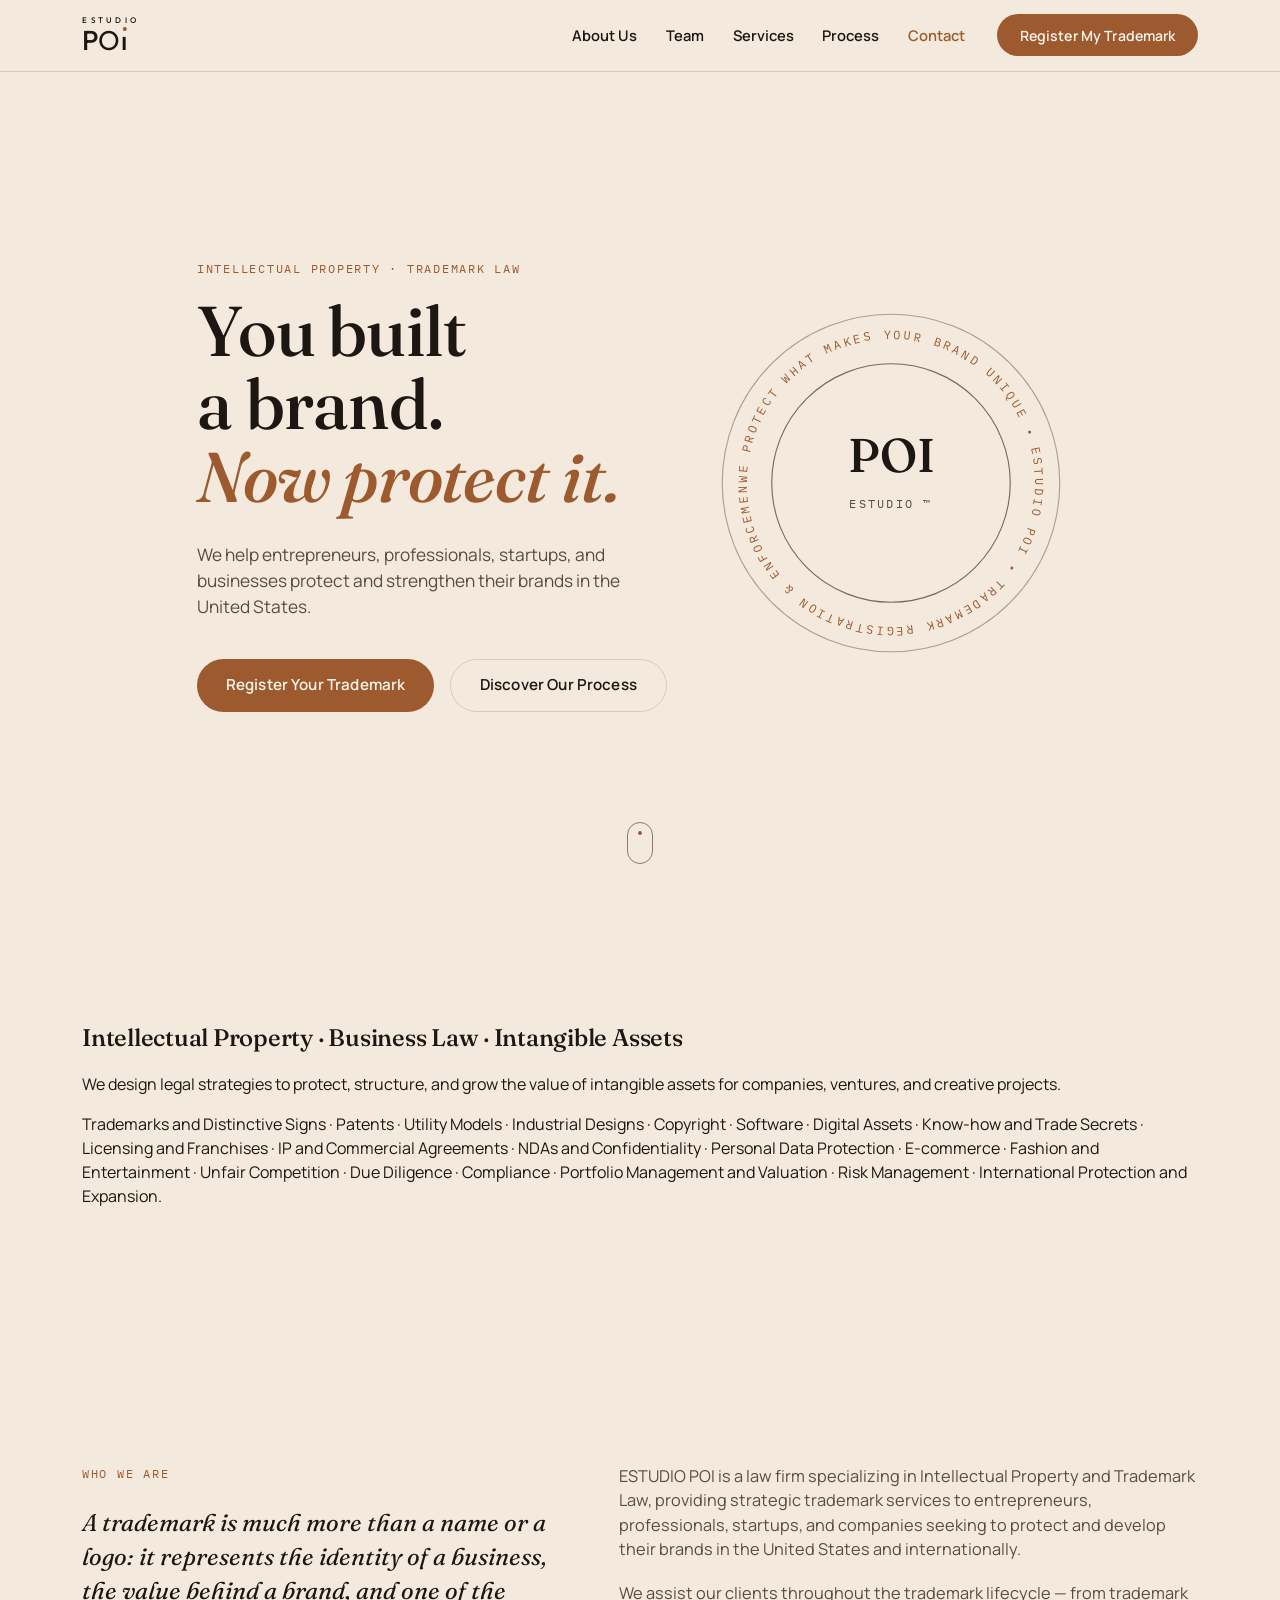
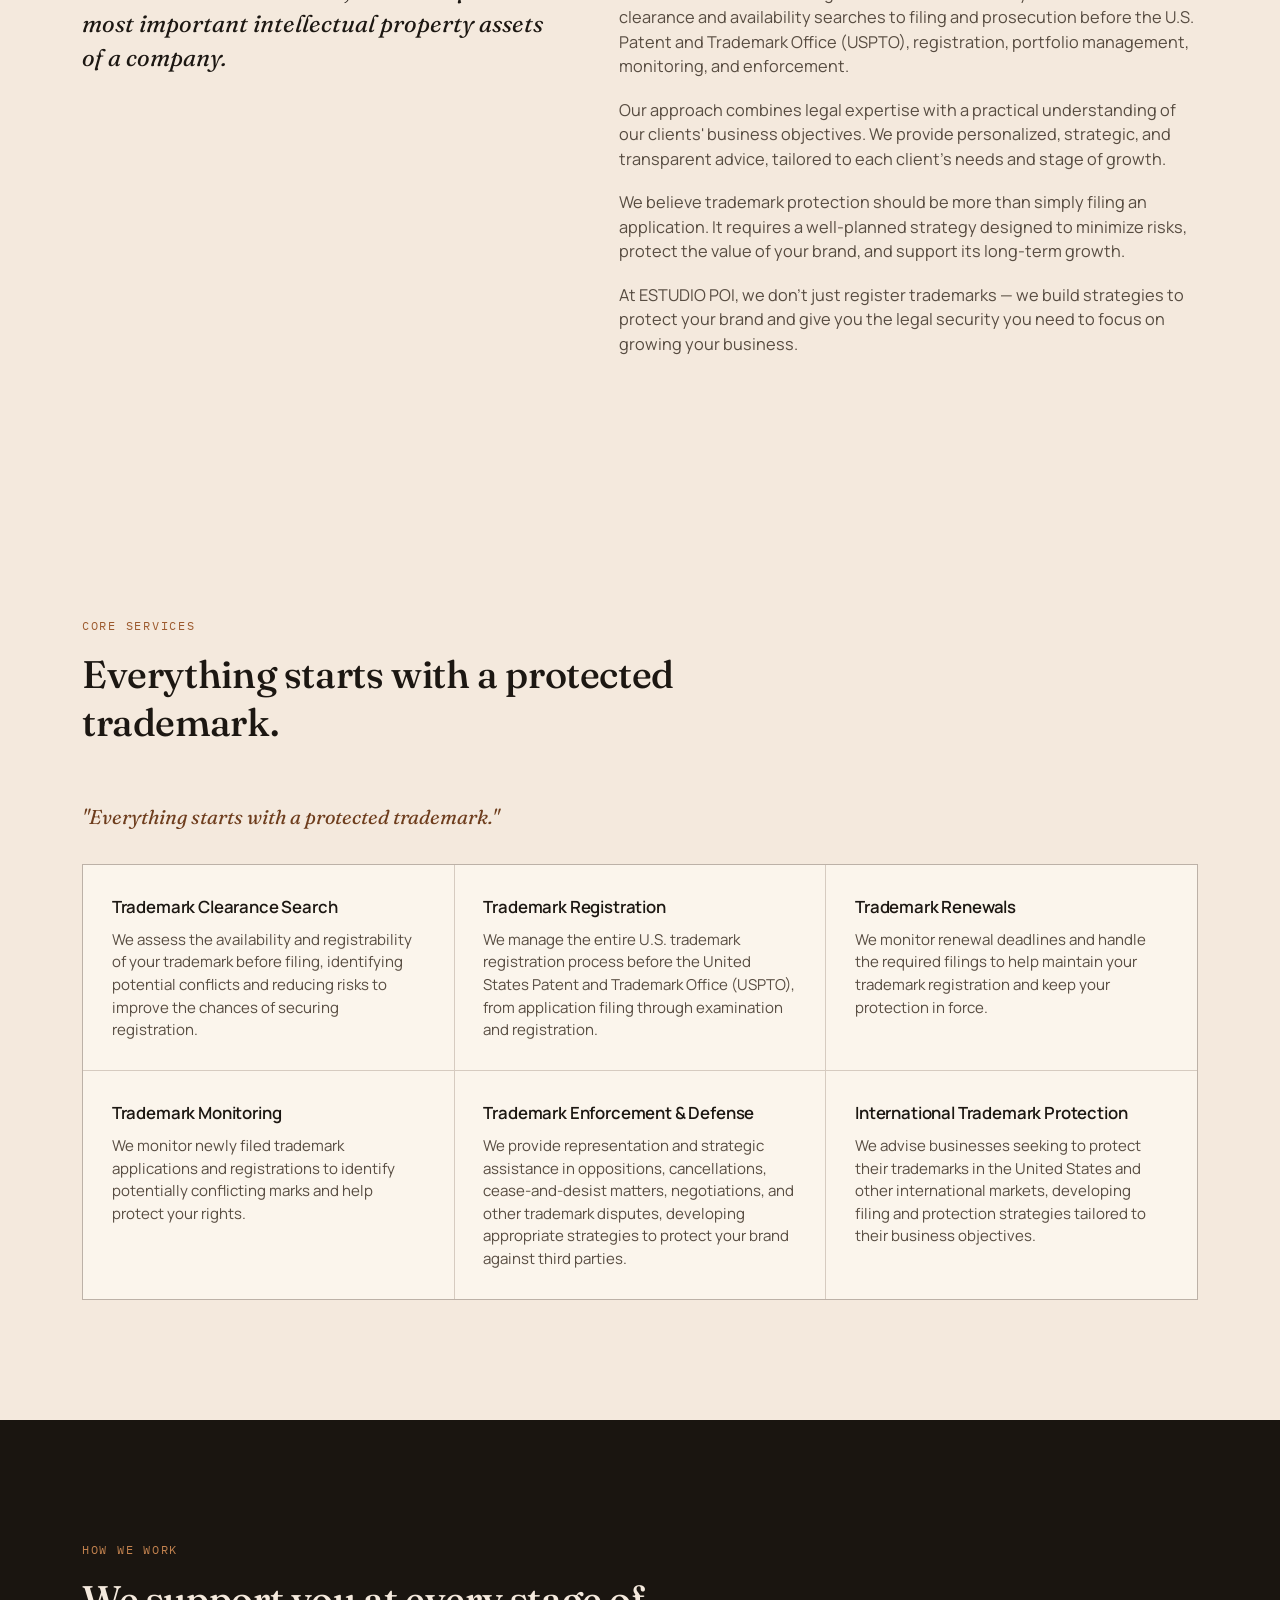
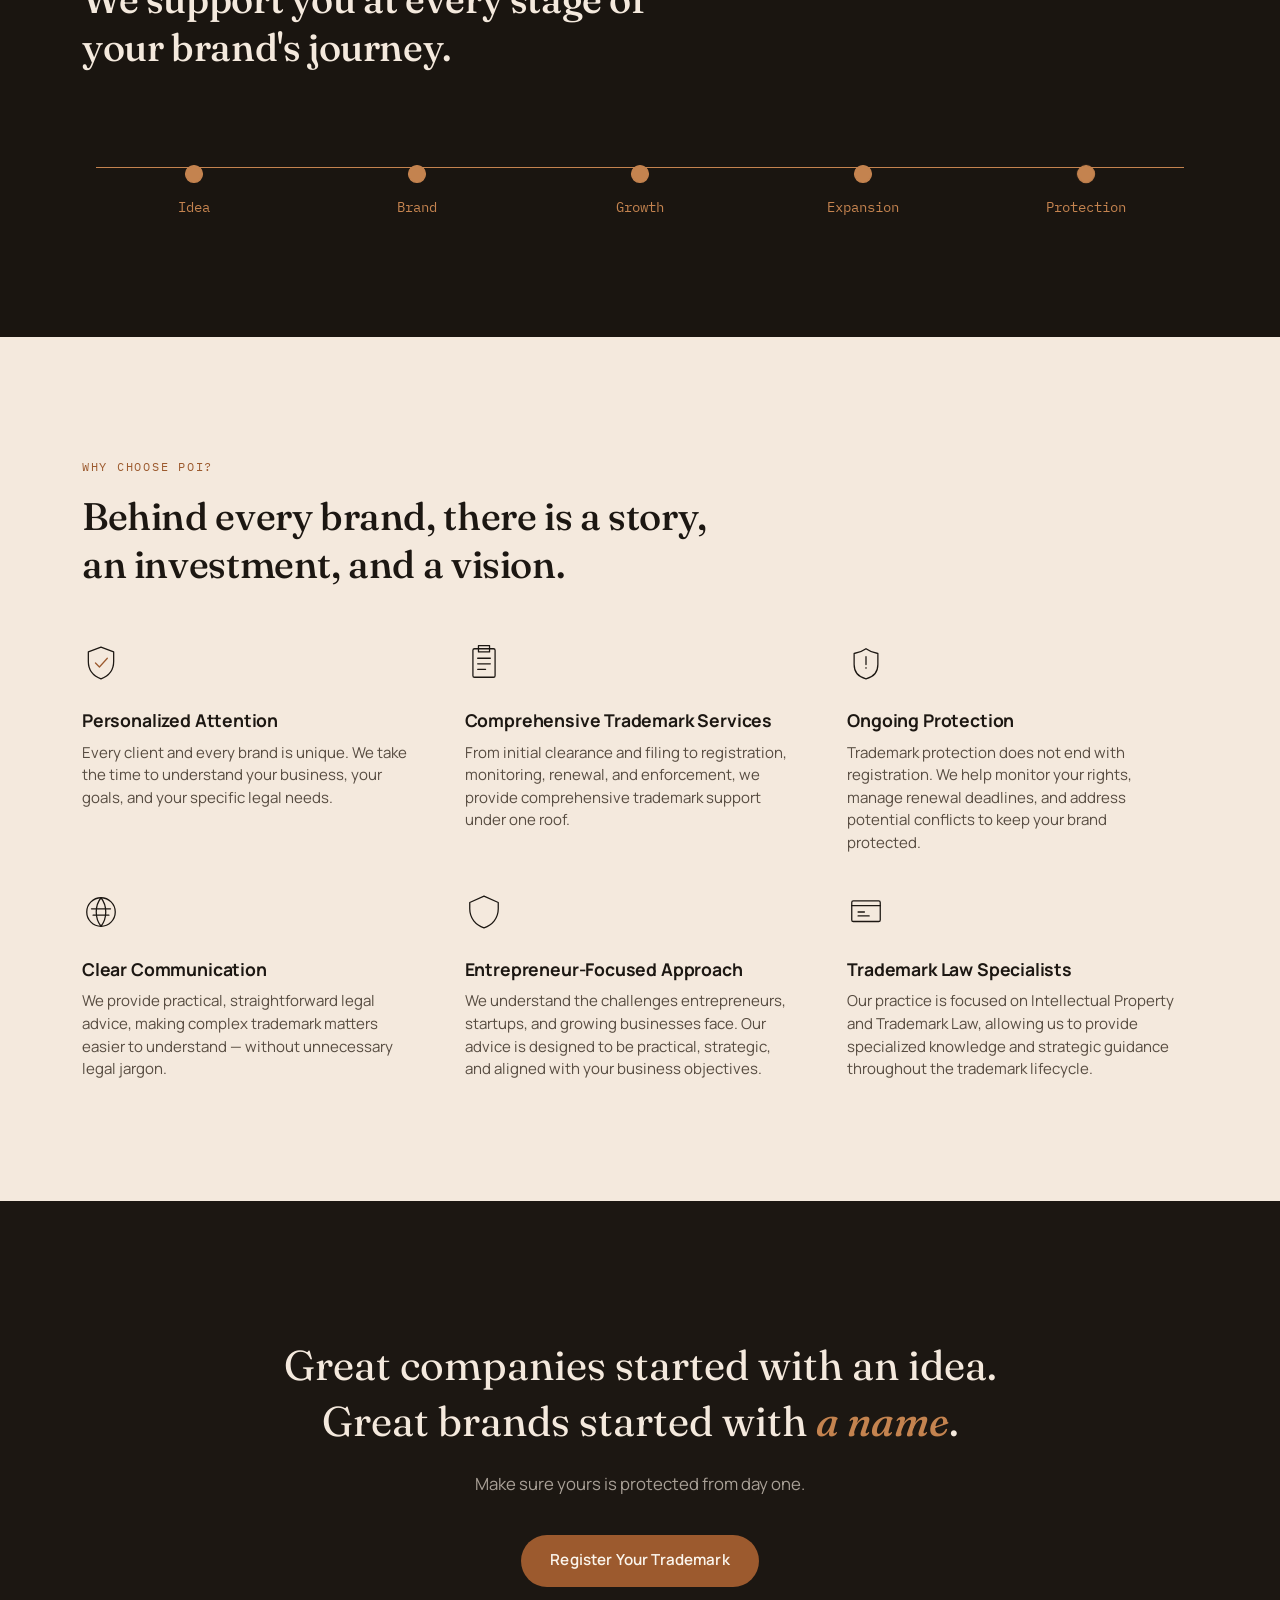
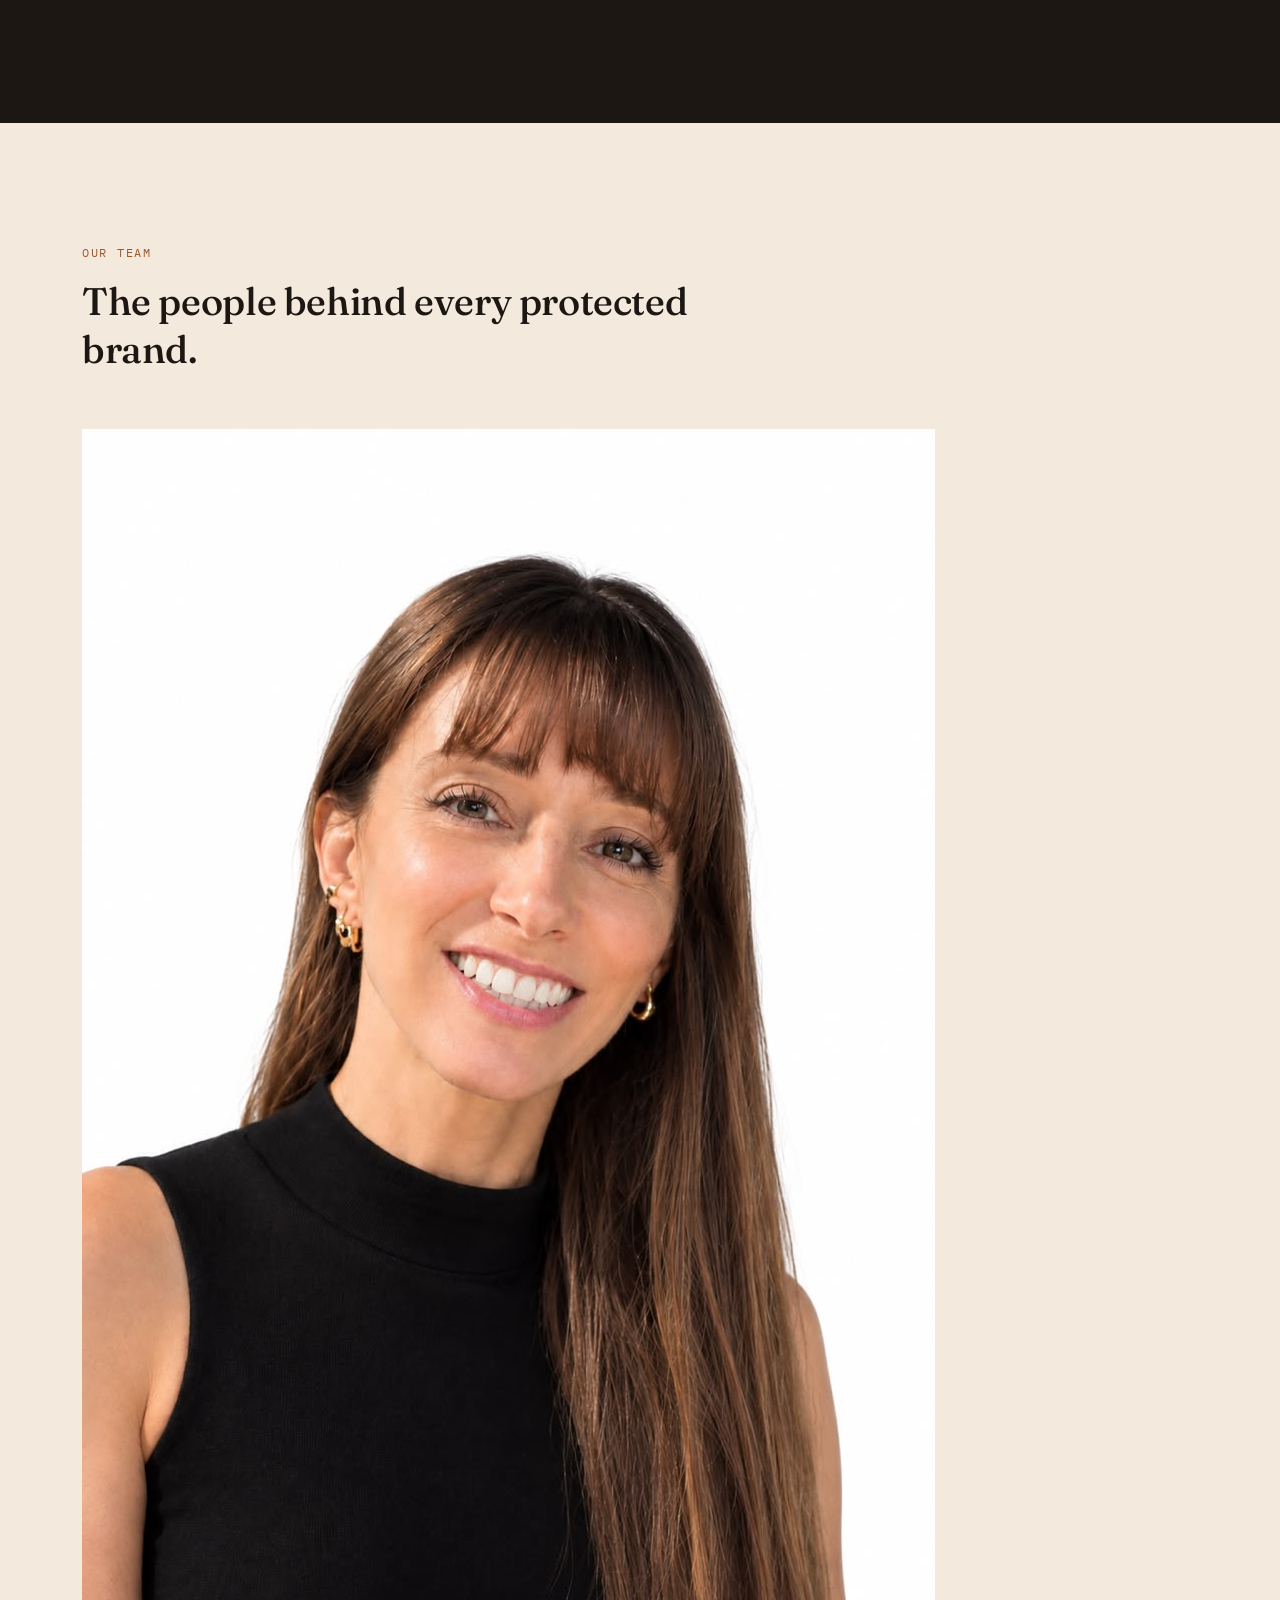
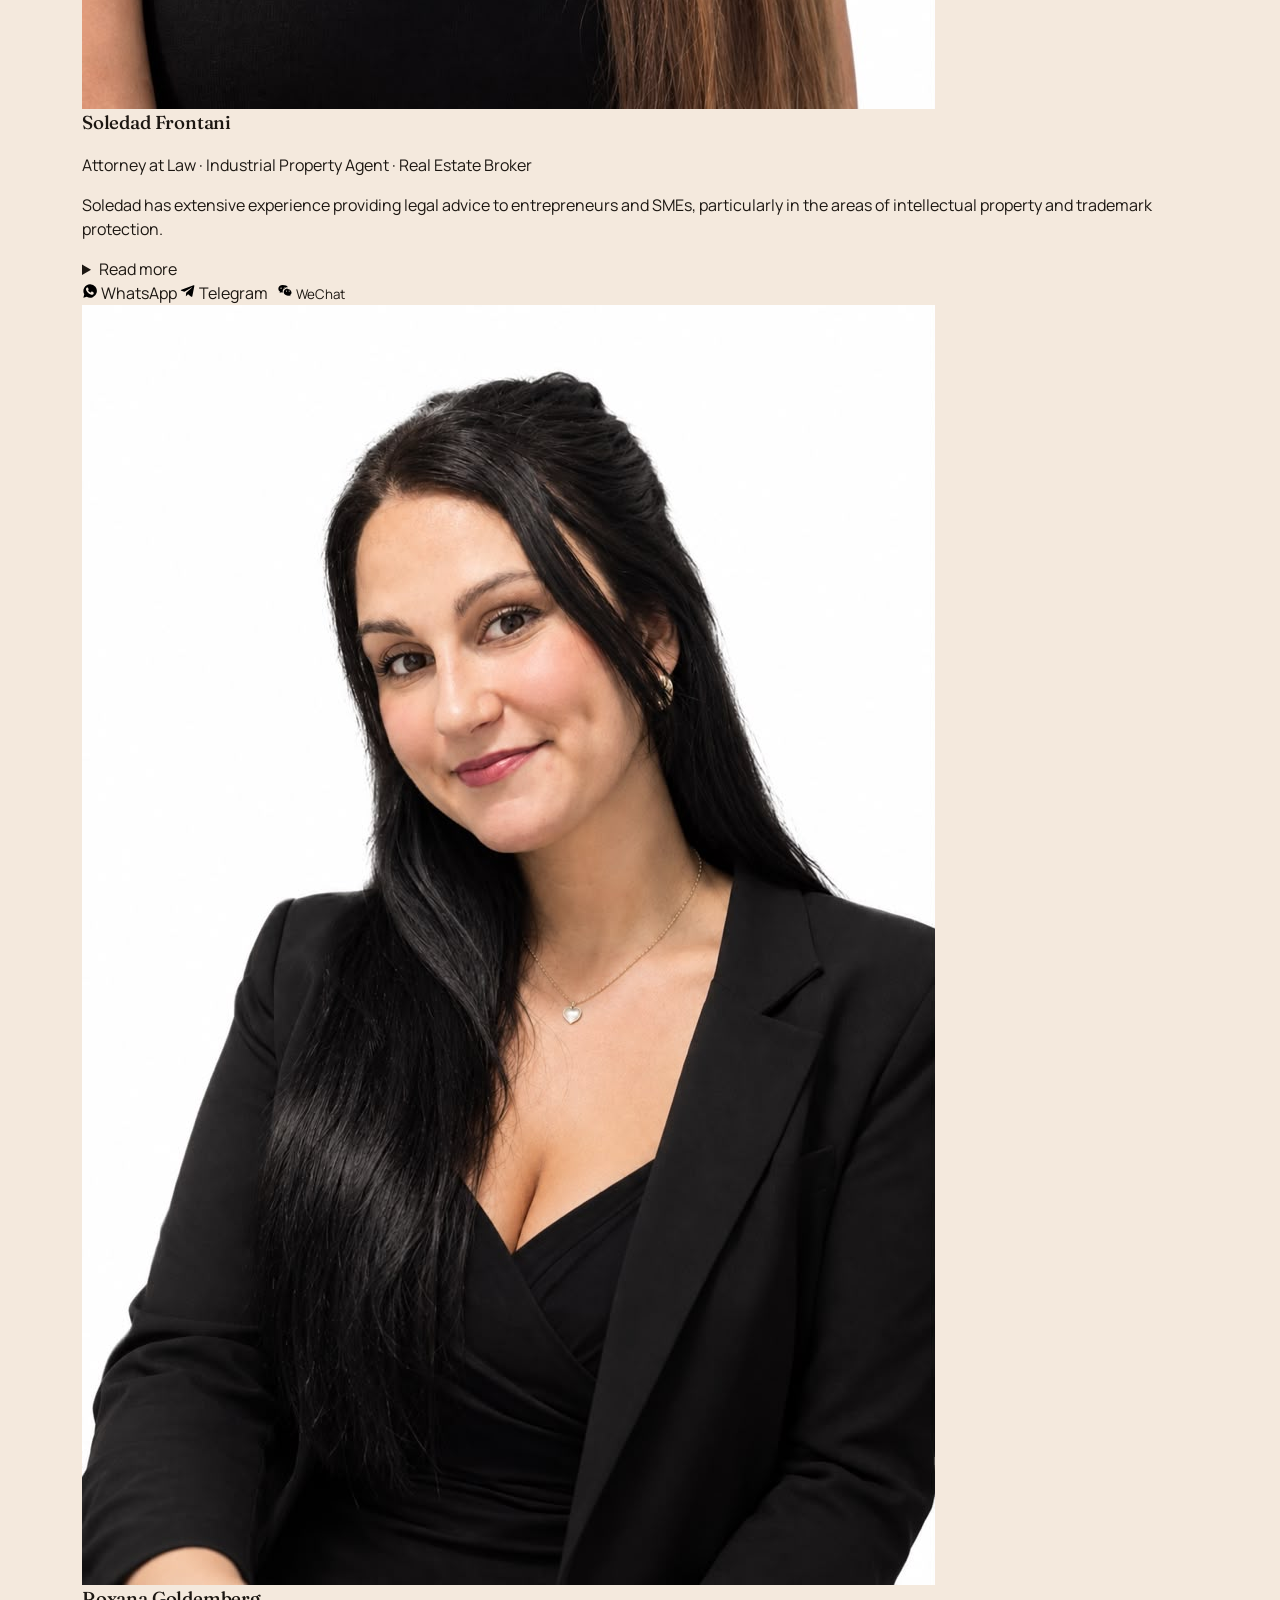
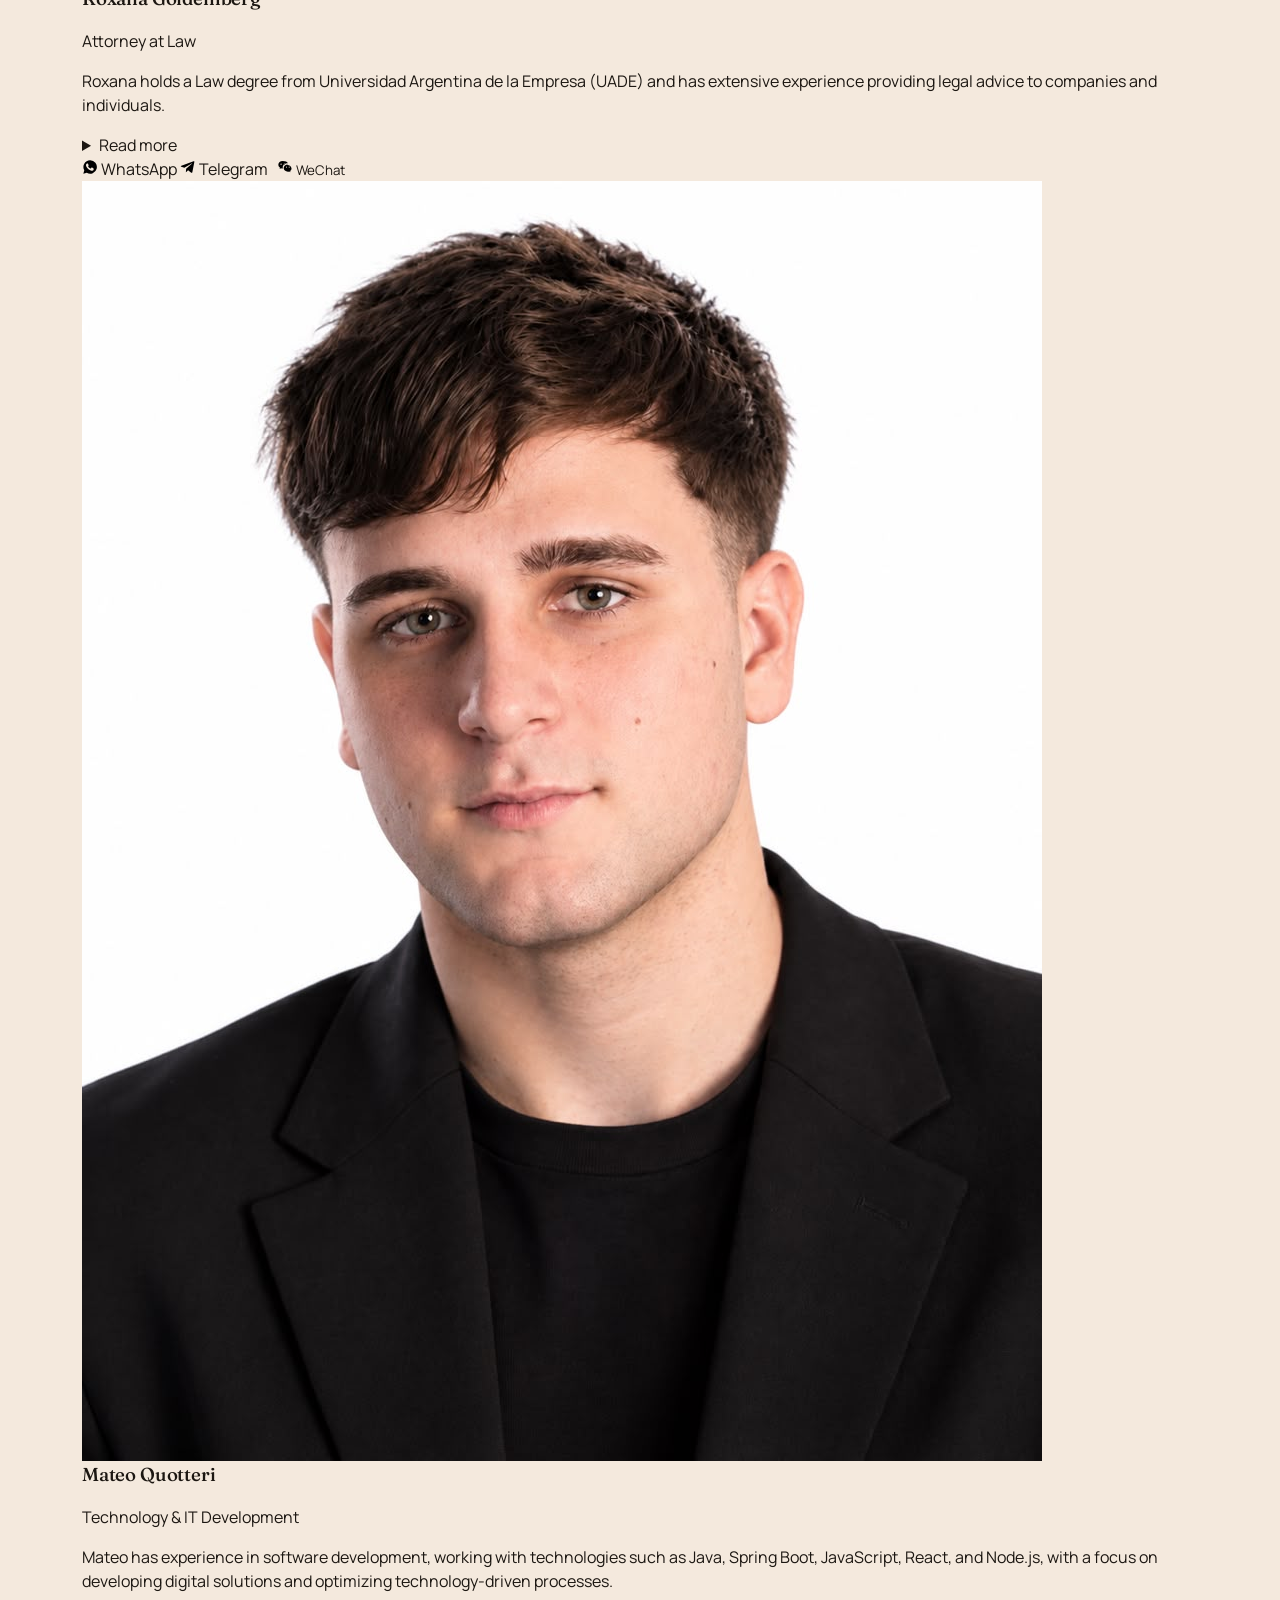
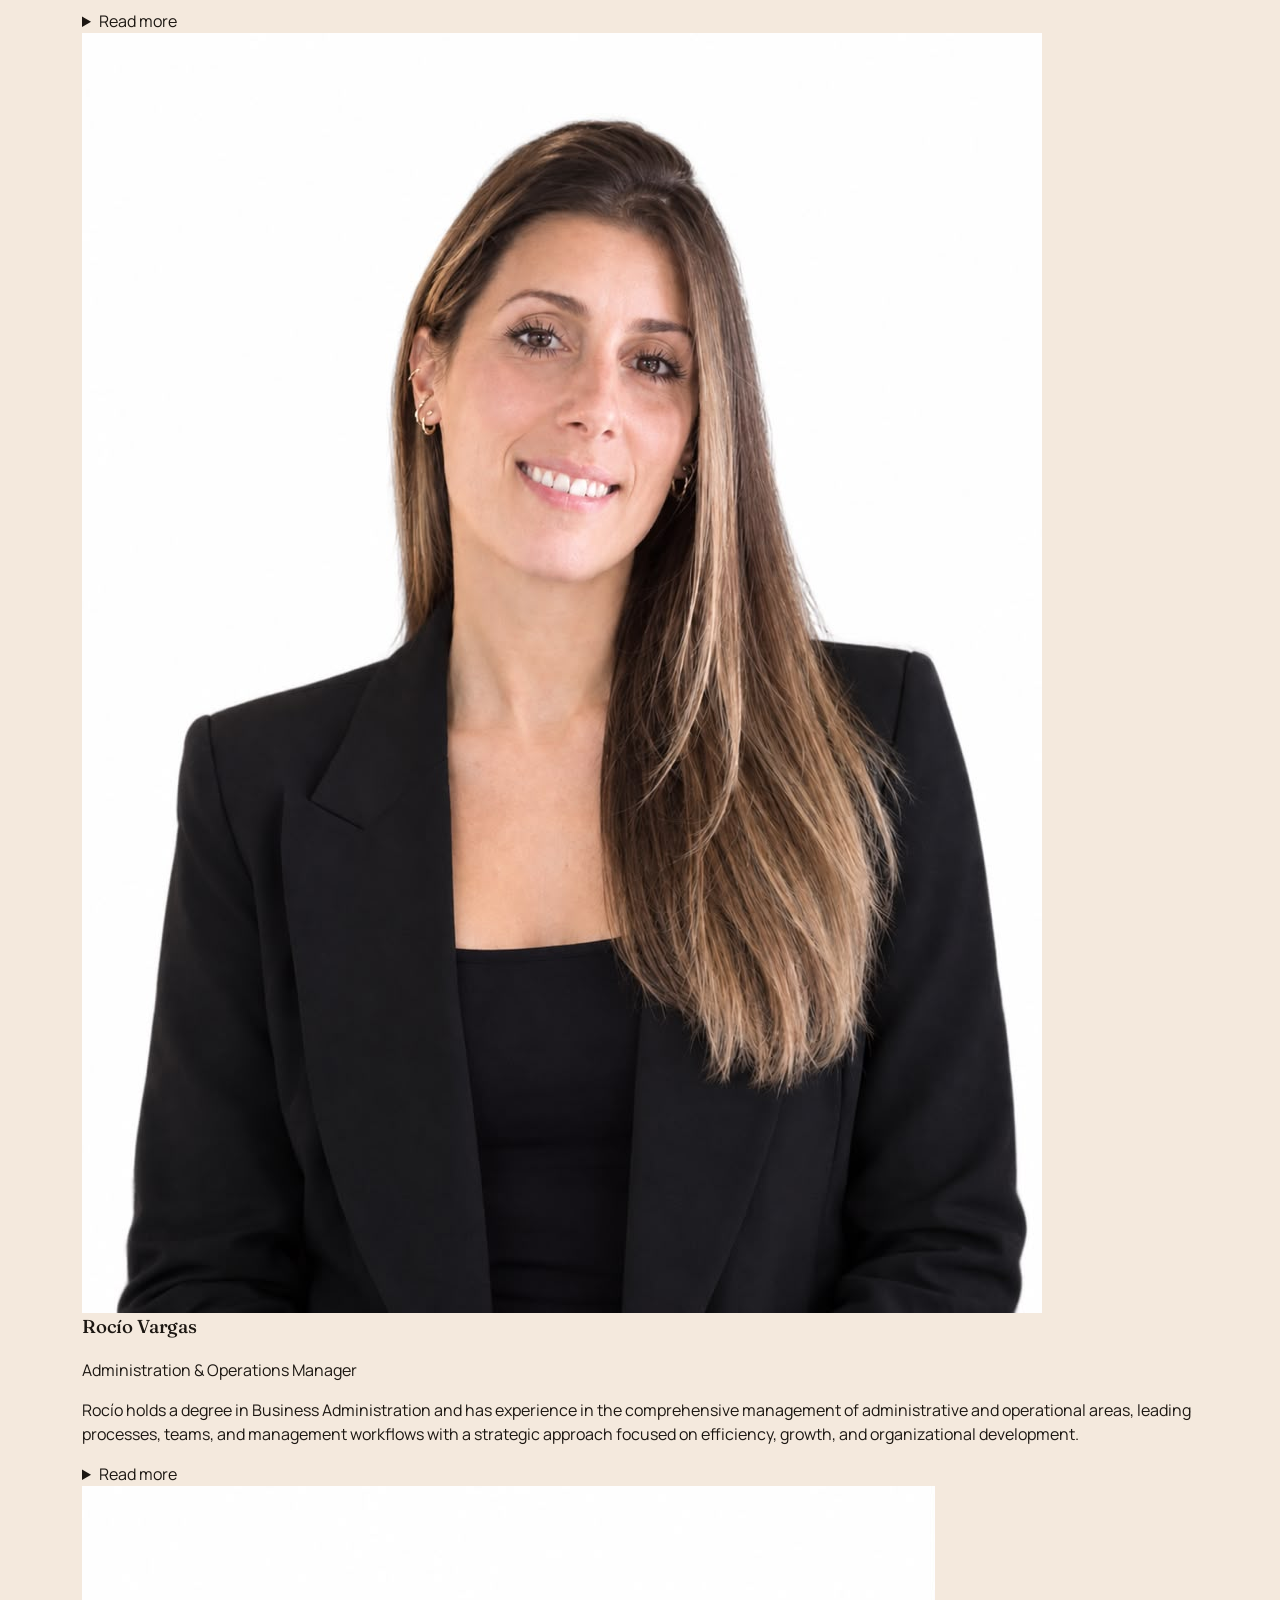
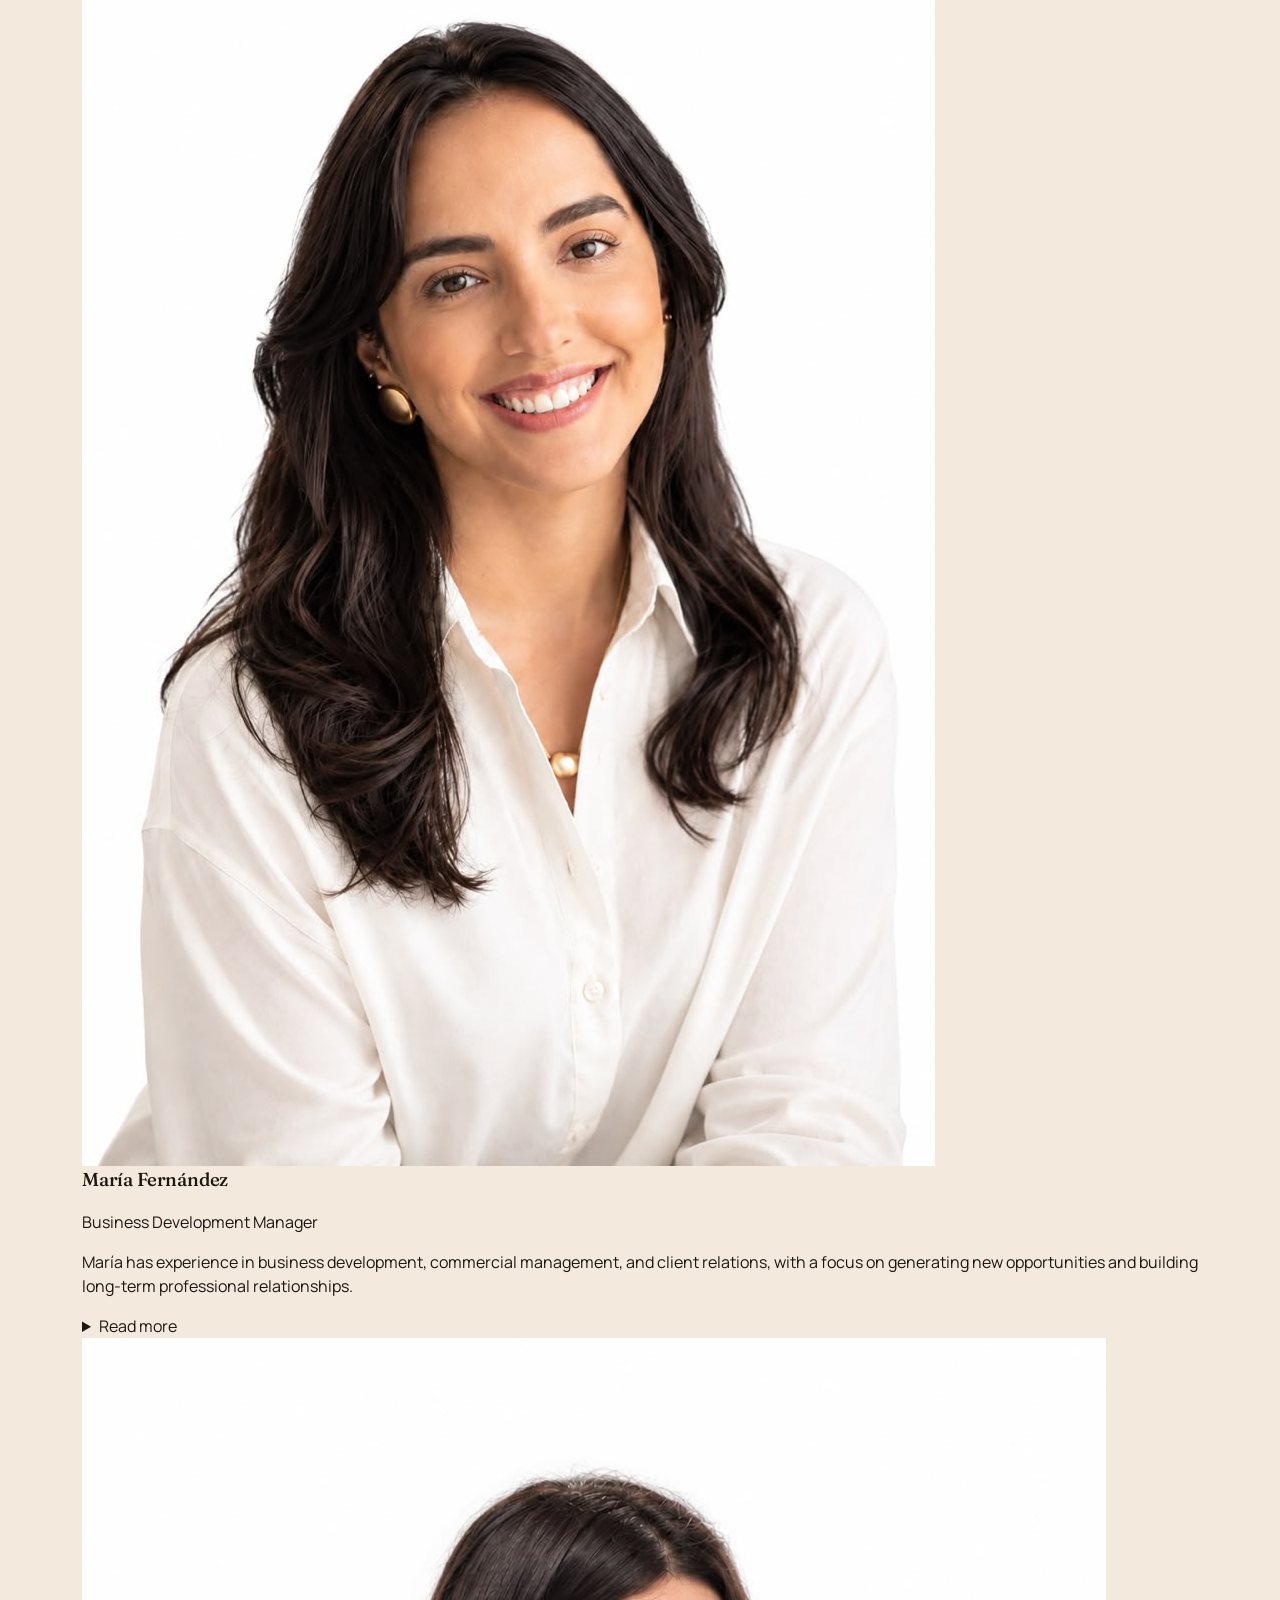
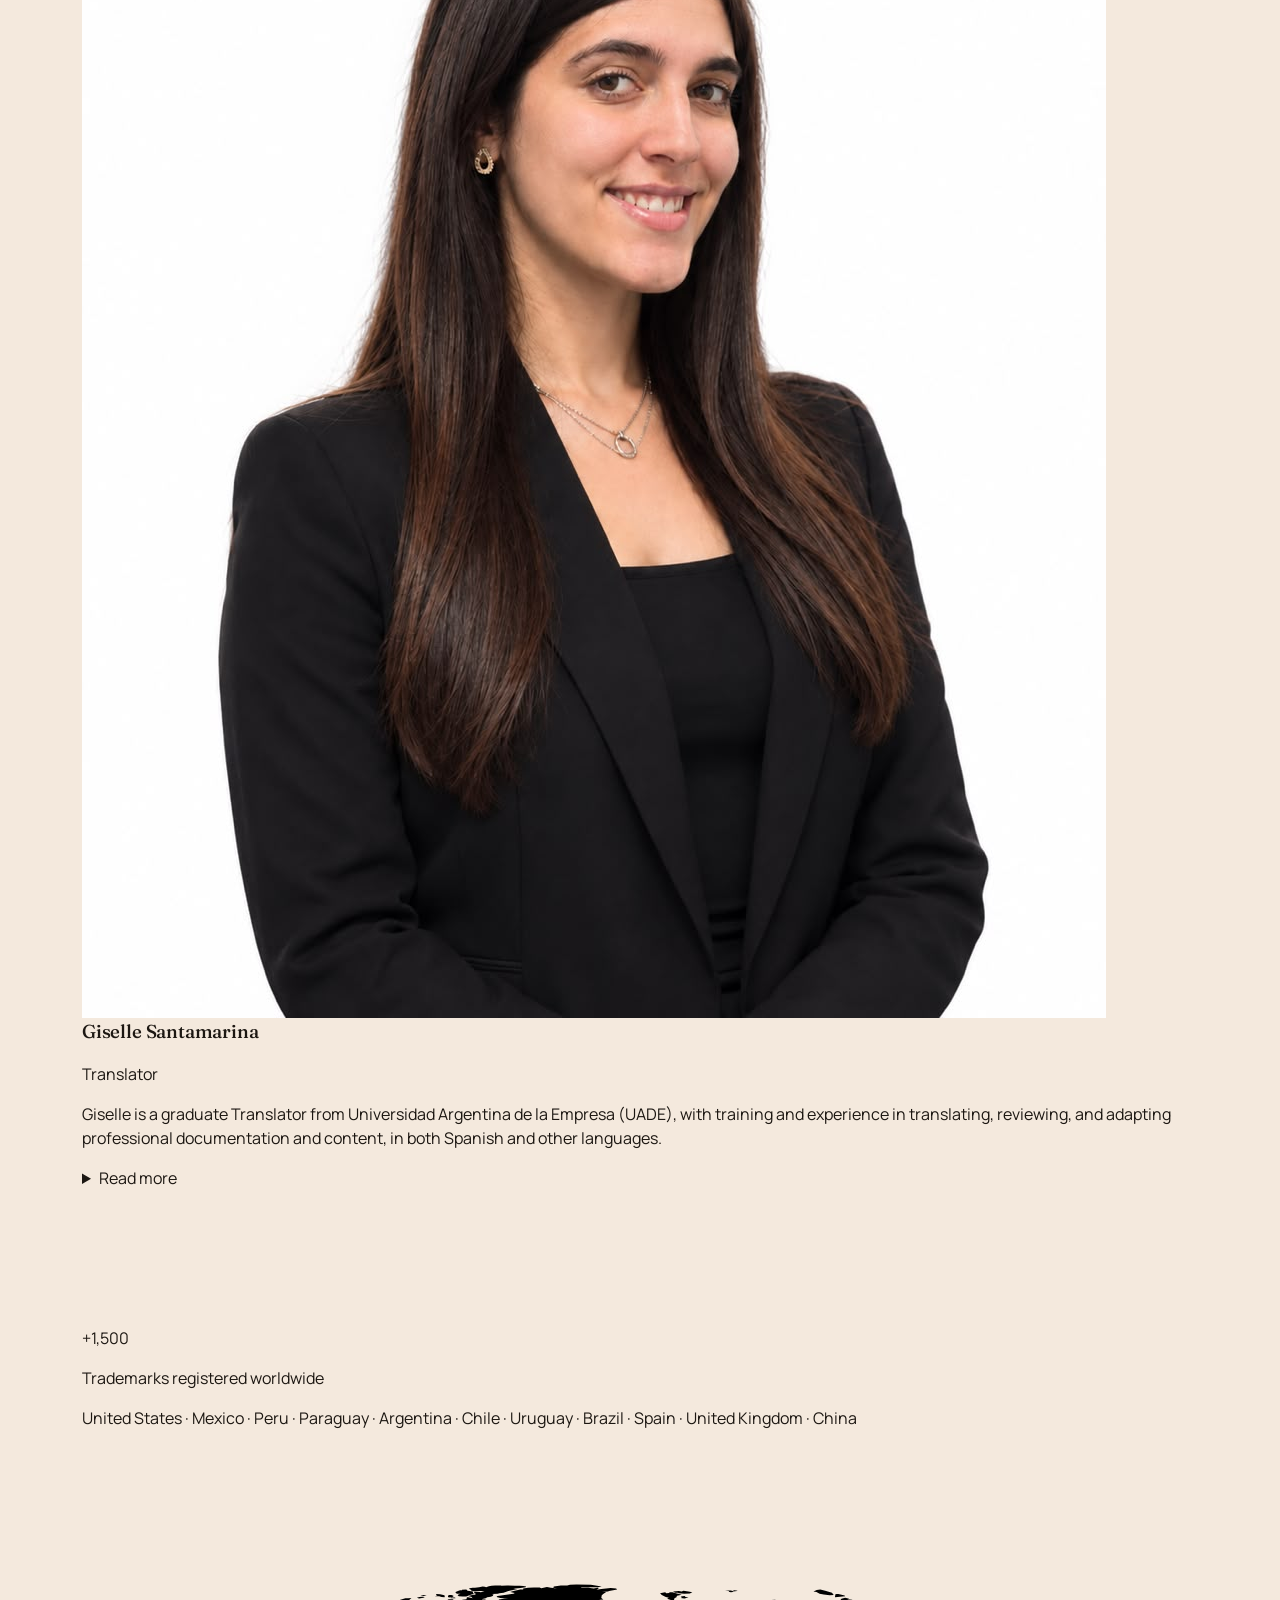
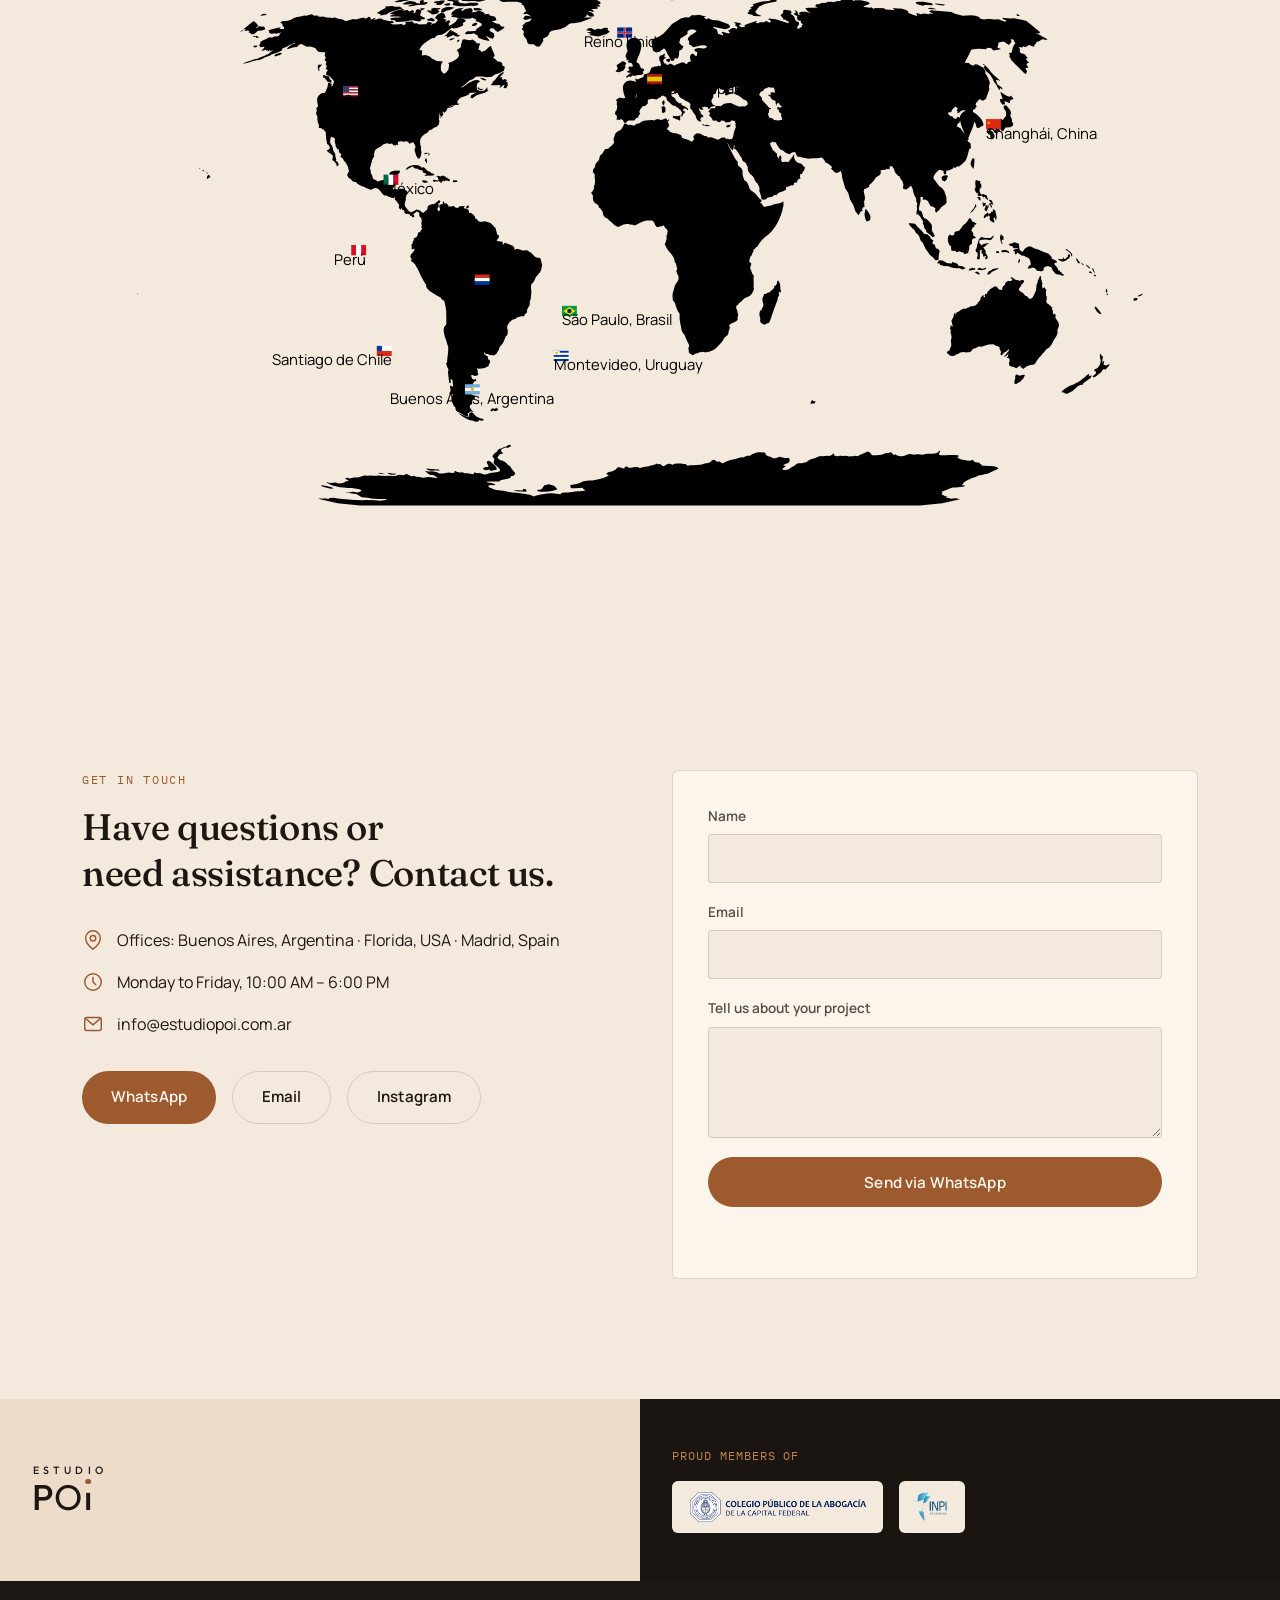
==== estados-unidos.html @ 6ccb7862 "nueva version" ====
<!DOCTYPE html>
<html lang="en">
<head>
<meta charset="UTF-8">
<meta name="viewport" content="width=device-width, initial-scale=1.0">
<title>Estudio POI — Protect What Makes Your Brand Unique</title>
<meta name="description" content="Estudio POI: a law firm specializing in Intellectual Property and Trademark Law. Trademark registration, enforcement and strategic legal support in the United States and internationally.">
<link rel="icon" href="favicon.svg" type="image/svg+xml">
<link rel="preconnect" href="https://fonts.googleapis.com">
<link rel="preconnect" href="https://fonts.gstatic.com" crossorigin>
<link href="https://fonts.googleapis.com/css2?family=Fraunces:ital,opsz,wght@0,9..144,300;0,9..144,400;0,9..144,500;0,9..144,600;1,9..144,400;1,9..144,500&family=Manrope:wght@400;500;600;700;800&family=IBM+Plex+Mono:wght@400;500&family=Outfit:wght@400;500;600&display=swap" rel="stylesheet">
<link rel="stylesheet" href="styles.css">
</head>
<body data-whatsapp="18608934463">

<!-- ============ NAV ============ -->
<header class="nav" id="nav">
  <div class="nav__inner">
    <a href="#top" class="nav__brand" aria-label="Estudio POI">
      <span class="brand-mark brand-mark--nav">
        <span class="brand-mark__estudio">Estudio</span>
        <span class="brand-mark__poi">P<span class="brand-mark__o">O</span><span class="brand-mark__i">ı<i class="brand-mark__dot"></i></span></span>
      </span>
    </a>
    <nav class="nav__links" id="navLinks">
      <a href="#about">About Us</a>
      <a href="#team">Team</a>
      <a href="#services">Services</a>
      <a href="#process">Process</a>
      <a href="#contact">Contact</a>
    </nav>
    <a href="#contact" class="btn btn--copper nav__cta">Register My Trademark</a>
    <button class="nav__burger" id="navBurger" aria-label="Open menu" aria-expanded="false">
      <span></span><span></span><span></span>
    </button>
  </div>
</header>

<main id="top">

  <!-- ============ HERO ============ -->
  <section class="hero">
    <div class="hero__grain" aria-hidden="true"></div>
    <div class="hero__inner">
      <div class="hero__copy">
        <p class="eyebrow">Intellectual Property · Trademark Law</p>
        <h1 class="hero__title">
          You built<br>
          a brand.<br>
          <em>Now protect it.</em>
        </h1>
        <p class="hero__lede">We help entrepreneurs, professionals, startups, and businesses protect and strengthen their brands in the United States.</p>
        <div class="hero__actions">
          <a href="#contact" class="btn btn--copper">Register Your Trademark</a>
          <a href="#process" class="btn btn--ghost">Discover Our Process</a>
        </div>
      </div>
      <div class="hero__seal-wrap">
        <div class="seal" id="hero-seal">
          <svg viewBox="0 0 320 320" class="seal__svg">
            <defs>
              <path id="sealCircleTop" d="M 160,160 m -128,0 a 128,128 0 1,1 256,0 a 128,128 0 1,1 -256,0"/>
            </defs>
            <circle class="seal__ring-outer" cx="160" cy="160" r="150"/>
            <circle class="seal__ring-inner" cx="160" cy="160" r="106"/>
            <text class="seal__text">
              <textPath href="#sealCircleTop" startOffset="0%">WE PROTECT WHAT MAKES YOUR BRAND UNIQUE • ESTUDIO POI • TRADEMARK REGISTRATION &amp; ENFORCEMENT •</textPath>
            </text>
            <g class="seal__center">
              <text x="160" y="150" class="seal__poi">POI</text>
              <text x="160" y="182" class="seal__tm">ESTUDIO ™</text>
            </g>
          </svg>
          <div class="seal__stamp-ring" aria-hidden="true"></div>
        </div>
      </div>
    </div>
    <button class="scroll-cue" id="scrollCue" aria-label="Scroll to next section">
      <span></span>
    </button>
  </section>

  <!-- ============ PRACTICE TAGLINE ============ -->
  <section class="section practice-tagline">
    <div class="section__inner reveal">
      <h2 class="practice-tagline__title">Intellectual Property · Business Law · Intangible Assets</h2>
      <p class="practice-tagline__subtitle">We design legal strategies to protect, structure, and grow the value of intangible assets for companies, ventures, and creative projects.</p>
      <p class="practice-tagline__areas">Trademarks and Distinctive Signs · Patents · Utility Models · Industrial Designs · Copyright · Software · Digital Assets · Know-how and Trade Secrets · Licensing and Franchises · IP and Commercial Agreements · NDAs and Confidentiality · Personal Data Protection · E-commerce · Fashion and Entertainment · Unfair Competition · Due Diligence · Compliance · Portfolio Management and Valuation · Risk Management · International Protection and Expansion.</p>
    </div>
  </section>

  <!-- ============ WHO WE ARE ============ -->
  <section class="section about" id="about">
    <div class="section__inner about__grid">
      <div class="about__label reveal">
        <p class="eyebrow">Who We Are</p>
        <p class="about__quote">A trademark is much more than a name or a logo: it represents the identity of a business, the value behind a brand, and one of the most important intellectual property assets of a company.</p>
      </div>
      <div class="about__body reveal">
        <p>ESTUDIO POI is a law firm specializing in Intellectual Property and Trademark Law, providing strategic trademark services to entrepreneurs, professionals, startups, and companies seeking to protect and develop their brands in the United States and internationally.</p>
        <p>We assist our clients throughout the trademark lifecycle — from trademark clearance and availability searches to filing and prosecution before the U.S. Patent and Trademark Office (USPTO), registration, portfolio management, monitoring, and enforcement.</p>
        <p>Our approach combines legal expertise with a practical understanding of our clients' business objectives. We provide personalized, strategic, and transparent advice, tailored to each client's needs and stage of growth.</p>
        <p>We believe trademark protection should be more than simply filing an application. It requires a well-planned strategy designed to minimize risks, protect the value of your brand, and support its long-term growth.</p>
        <p>At ESTUDIO POI, we don't just register trademarks — we build strategies to protect your brand and give you the legal security you need to focus on growing your business.</p>
      </div>
    </div>
  </section>

  <!-- ============ SERVICES ============ -->
  <section class="section services" id="services">
    <div class="section__inner">
      <div class="section__head reveal">
        <p class="eyebrow">Core Services</p>
        <h2>Everything starts with a protected trademark.</h2>
      </div>
      <div class="reveal">
        <p class="tabs__intro">"Everything starts with a protected trademark."</p>
        <div class="service-grid">
          <div class="service-item">
            <h3>Trademark Clearance Search</h3>
            <p>We assess the availability and registrability of your trademark before filing, identifying potential conflicts and reducing risks to improve the chances of securing registration.</p>
          </div>
          <div class="service-item">
            <h3>Trademark Registration</h3>
            <p>We manage the entire U.S. trademark registration process before the United States Patent and Trademark Office (USPTO), from application filing through examination and registration.</p>
          </div>
          <div class="service-item">
            <h3>Trademark Renewals</h3>
            <p>We monitor renewal deadlines and handle the required filings to help maintain your trademark registration and keep your protection in force.</p>
          </div>
          <div class="service-item">
            <h3>Trademark Monitoring</h3>
            <p>We monitor newly filed trademark applications and registrations to identify potentially conflicting marks and help protect your rights.</p>
          </div>
          <div class="service-item">
            <h3>Trademark Enforcement &amp; Defense</h3>
            <p>We provide representation and strategic assistance in oppositions, cancellations, cease-and-desist matters, negotiations, and other trademark disputes, developing appropriate strategies to protect your brand against third parties.</p>
          </div>
          <div class="service-item">
            <h3>International Trademark Protection</h3>
            <p>We advise businesses seeking to protect their trademarks in the United States and other international markets, developing filing and protection strategies tailored to their business objectives.</p>
          </div>
        </div>
      </div>
    </div>
  </section>

  <!-- ============ PROCESS ============ -->
  <section class="section process" id="process">
    <div class="section__inner">
      <div class="section__head reveal">
        <p class="eyebrow eyebrow--light">How We Work</p>
        <h2 class="light-heading">We support you at every stage of your brand's journey.</h2>
      </div>
      <div class="stepper reveal" id="stepper">
        <div class="stepper__line"><div class="stepper__line-fill" id="stepperFill"></div></div>
        <div class="stepper__step" data-step="0">
          <span class="stepper__dot"></span>
          <span class="stepper__label">Idea</span>
        </div>
        <div class="stepper__step" data-step="1">
          <span class="stepper__dot"></span>
          <span class="stepper__label">Brand</span>
        </div>
        <div class="stepper__step" data-step="2">
          <span class="stepper__dot"></span>
          <span class="stepper__label">Growth</span>
        </div>
        <div class="stepper__step" data-step="3">
          <span class="stepper__dot"></span>
          <span class="stepper__label">Expansion</span>
        </div>
        <div class="stepper__step stepper__step--final" data-step="4" id="finalStep">
          <span class="stepper__dot stepper__dot--stamp"></span>
          <span class="stepper__label">Protection</span>
        </div>
      </div>
    </div>
  </section>

  <!-- ============ WHY CHOOSE POI ============ -->
  <section class="section why">
    <div class="section__inner">
      <div class="section__head reveal">
        <p class="eyebrow">Why Choose POI?</p>
        <h2>Behind every brand, there is a story, an investment, and a vision.</h2>
      </div>
      <div class="why-grid reveal">
        <div class="why-card">
          <svg class="why-icon" viewBox="0 0 48 48"><path d="M24 4 8 10v12c0 11 7 18.5 16 22 9-3.5 16-11 16-22V10Z"/><path class="why-icon__check" d="m17 24 5 5 10-11"/></svg>
          <h3>Personalized Attention</h3>
          <p>Every client and every brand is unique. We take the time to understand your business, your goals, and your specific legal needs.</p>
        </div>
        <div class="why-card">
          <svg class="why-icon" viewBox="0 0 48 48"><rect x="10" y="6" width="28" height="36" rx="2"/><path d="M17 2h14v8H17z"/><path d="M16 18h16M16 25h16M16 32h10"/></svg>
          <h3>Comprehensive Trademark Services</h3>
          <p>From initial clearance and filing to registration, monitoring, renewal, and enforcement, we provide comprehensive trademark support under one roof.</p>
        </div>
        <div class="why-card">
          <svg class="why-icon" viewBox="0 0 48 48"><path d="M24 6c-7 5-15 6-15 6v14c0 10 6.5 16 15 18 8.5-2 15-8 15-18V12s-8-1-15-6Z"/><path d="M24 16v10M24 30v.5"/></svg>
          <h3>Ongoing Protection</h3>
          <p>Trademark protection does not end with registration. We help monitor your rights, manage renewal deadlines, and address potential conflicts to keep your brand protected.</p>
        </div>
        <div class="why-card">
          <svg class="why-icon" viewBox="0 0 48 48"><circle cx="24" cy="24" r="18"/><path d="M12 20h24M14 28h20M24 6c4 5 6 11 6 18s-2 13-6 18M24 6c-4 5-6 11-6 18s2 13 6 18"/></svg>
          <h3>Clear Communication</h3>
          <p>We provide practical, straightforward legal advice, making complex trademark matters easier to understand — without unnecessary legal jargon.</p>
        </div>
        <div class="why-card">
          <svg class="why-icon" viewBox="0 0 48 48"><path d="M24 4 6 12v8c0 12 7.5 20.5 18 24 10.5-3.5 18-12 18-24v-8Z"/></svg>
          <h3>Entrepreneur-Focused Approach</h3>
          <p>We understand the challenges entrepreneurs, startups, and growing businesses face. Our advice is designed to be practical, strategic, and aligned with your business objectives.</p>
        </div>
        <div class="why-card">
          <svg class="why-icon" viewBox="0 0 48 48"><rect x="6" y="10" width="36" height="26" rx="2"/><path d="M6 16h36M14 24h8M14 29h14"/></svg>
          <h3>Trademark Law Specialists</h3>
          <p>Our practice is focused on Intellectual Property and Trademark Law, allowing us to provide specialized knowledge and strategic guidance throughout the trademark lifecycle.</p>
        </div>
      </div>
    </div>
  </section>

  <!-- ============ CLOSING ============ -->
  <section class="closing">
    <div class="closing__inner reveal">
      <p class="closing__quote">
        Great companies started with an idea.<br>
        Great brands started with <em>a name</em>.
      </p>
      <p class="closing__sub">Make sure yours is protected from day one.</p>
      <a href="#contact" class="btn btn--copper">Register Your Trademark</a>
    </div>
  </section>

  <!-- ============ TEAM ============ -->
  <section class="section team" id="team">
    <div class="section__inner">
      <div class="section__head reveal">
        <p class="eyebrow">Our Team</p>
        <h2>The people behind every protected brand.</h2>
      </div>

      <div class="team-list">

        
        <article class="team-card reveal">
          <img class="team-card__photo" src="assets/team/SOLE.jpeg" alt="Soledad Frontani">
          <div class="team-card__body">
            <h3 class="team-card__name">Soledad Frontani</h3>
            <p class="team-card__role">Attorney at Law · Industrial Property Agent · Real Estate Broker</p>
            <div class="team-card__bio">
              <p>Soledad has extensive experience providing legal advice to entrepreneurs and SMEs, particularly in the areas of intellectual property and trademark protection.</p>
              <details class="team-card__more">
                <summary>Read more</summary>
                <p>As Co-Founder of Estudio POI &amp; Asociados, she advises domestic and international companies and clients on the development and protection of their businesses, with particular experience in transactions and legal matters involving Latin America, the United States, and China.</p>
                <p>Her approach combines legal, strategic, and international perspectives, with a focus on providing practical solutions tailored to each client's needs.</p>
              </details>
            </div>
            <div class="team-card__contact">
              <a href="https://wa.me/5491153143494" class="team-card__contact-item" target="_blank" rel="noopener">
                <svg viewBox="0 0 24 24" width="16" height="16"><path d="M12 2a10 10 0 0 0-8.6 15L2 22l5.2-1.4A10 10 0 1 0 12 2Zm5.8 14.2c-.3.7-1.4 1.3-2 1.4-.5.1-1.1.1-1.8-.1-.4-.1-1-.3-1.7-.6-3-1.3-5-4.3-5.1-4.5-.1-.2-1.2-1.6-1.2-3s.7-2.1 1-2.4c.3-.3.6-.4.8-.4h.6c.2 0 .4 0 .6.5.2.5.8 2 .9 2.1.1.2.1.4 0 .6-.5 1-.9 1-.6 1.5.9 1.6 1.8 2.2 3.2 2.9.2.1.4.1.6-.1.2-.2.7-.8.9-1.1.2-.3.4-.2.7-.1.3.1 1.8.9 2.1 1 .3.2.5.2.6.4.1.2.1.9-.2 1.6Z"/></svg>
                WhatsApp
              </a>
              <a href="https://t.me/solefrontani" class="team-card__contact-item" target="_blank" rel="noopener">
                <svg viewBox="0 0 24 24" width="16" height="16"><path d="m21.5 4.5-3 15.2c-.2 1-.9 1.2-1.7.8l-4.7-3.5-2.3 2.2c-.3.3-.5.5-1 .5l.4-4.9 8.9-8c.4-.3-.1-.5-.6-.2L6.6 13 1.9 11.5c-1-.3-1-1 .2-1.5L20.3 3.3c.8-.3 1.6.2 1.2 1.2Z"/></svg>
                Telegram
              </a>
              <button type="button" class="team-card__contact-item" data-wechat-qr="assets/team/wechat/soledad.jpg" data-wechat-name="Soledad Frontani" data-wechat-id="sfrontani">
                <svg viewBox="0 0 24 24" width="16" height="16"><path d="M8.5 3C4.9 3 2 5.5 2 8.6c0 1.8 1 3.3 2.5 4.4l-.6 1.9 2.2-1.1c.7.2 1.5.3 2.4.3h.3a5.9 5.9 0 0 1-.2-1.5c0-3.5 3.3-6.3 7.4-6.3h.3C15.6 4.3 12.4 3 8.5 3Zm-2.4 3.9c.6 0 1 .4 1 .9 0 .6-.4 1-1 1-.5 0-1-.4-1-1 0-.5.5-.9 1-.9Zm5 0c.5 0 1 .4 1 .9 0 .6-.5 1-1 1-.6 0-1-.4-1-1 0-.5.4-.9 1-.9ZM16.3 8.2c-3.5 0-6.3 2.4-6.3 5.4S12.8 19 16.3 19c.7 0 1.4-.1 2-.3l1.9 1-.5-1.7c1.3-.9 2.1-2.2 2.1-3.7 0-3-2.8-5.4-6.3-5.4Zm-2 3.2c.5 0 .8.3.8.8 0 .4-.3.8-.8.8-.4 0-.8-.4-.8-.8 0-.5.4-.8.8-.8Zm4 0c.5 0 .8.3.8.8 0 .4-.3.8-.8.8-.4 0-.8-.4-.8-.8 0-.5.4-.8.8-.8Z"/></svg>
                <span data-wechat-label>WeChat</span></button>
            </div>
          </div>
        </article>

          <article class="team-card reveal">
          <img class="team-card__photo" src="assets/team/ROXI.jpeg" alt="Roxana Goldemberg">
          <div class="team-card__body">
            <h3 class="team-card__name">Roxana Goldemberg</h3>
            <p class="team-card__role">Attorney at Law</p>
            <div class="team-card__bio">
              <p>Roxana holds a Law degree from Universidad Argentina de la Empresa (UADE) and has extensive experience providing legal advice to companies and individuals.</p>
              <details class="team-card__more">
                <summary>Read more</summary>
                <p>As Co-Founder of Estudio POI &amp; Asociados, she assists clients in identifying and implementing strategic legal solutions, combining experience, commitment, and a comprehensive approach to each matter.</p>
              </details>
            </div>
            <div class="team-card__contact">
              <a href="https://wa.me/5491134843147" class="team-card__contact-item" target="_blank" rel="noopener">
                <svg viewBox="0 0 24 24" width="16" height="16"><path d="M12 2a10 10 0 0 0-8.6 15L2 22l5.2-1.4A10 10 0 1 0 12 2Zm5.8 14.2c-.3.7-1.4 1.3-2 1.4-.5.1-1.1.1-1.8-.1-.4-.1-1-.3-1.7-.6-3-1.3-5-4.3-5.1-4.5-.1-.2-1.2-1.6-1.2-3s.7-2.1 1-2.4c.3-.3.6-.4.8-.4h.6c.2 0 .4 0 .6.5.2.5.8 2 .9 2.1.1.2.1.4 0 .6-.5 1-.9 1-.6 1.5.9 1.6 1.8 2.2 3.2 2.9.2.1.4.1.6-.1.2-.2.7-.8.9-1.1.2-.3.4-.2.7-.1.3.1 1.8.9 2.1 1 .3.2.5.2.6.4.1.2.1.9-.2 1.6Z"/></svg>
                WhatsApp
              </a>
              <a href="https://t.me/roxigoldemberg" class="team-card__contact-item" target="_blank" rel="noopener">
                <svg viewBox="0 0 24 24" width="16" height="16"><path d="m21.5 4.5-3 15.2c-.2 1-.9 1.2-1.7.8l-4.7-3.5-2.3 2.2c-.3.3-.5.5-1 .5l.4-4.9 8.9-8c.4-.3-.1-.5-.6-.2L6.6 13 1.9 11.5c-1-.3-1-1 .2-1.5L20.3 3.3c.8-.3 1.6.2 1.2 1.2Z"/></svg>
                Telegram
              </a>
              <button type="button" class="team-card__contact-item" data-wechat-qr="assets/team/wechat/roxana.jpg" data-wechat-name="Roxana Goldemberg" data-wechat-id="roxigoldemberg">
                <svg viewBox="0 0 24 24" width="16" height="16"><path d="M8.5 3C4.9 3 2 5.5 2 8.6c0 1.8 1 3.3 2.5 4.4l-.6 1.9 2.2-1.1c.7.2 1.5.3 2.4.3h.3a5.9 5.9 0 0 1-.2-1.5c0-3.5 3.3-6.3 7.4-6.3h.3C15.6 4.3 12.4 3 8.5 3Zm-2.4 3.9c.6 0 1 .4 1 .9 0 .6-.4 1-1 1-.5 0-1-.4-1-1 0-.5.5-.9 1-.9Zm5 0c.5 0 1 .4 1 .9 0 .6-.5 1-1 1-.6 0-1-.4-1-1 0-.5.4-.9 1-.9ZM16.3 8.2c-3.5 0-6.3 2.4-6.3 5.4S12.8 19 16.3 19c.7 0 1.4-.1 2-.3l1.9 1-.5-1.7c1.3-.9 2.1-2.2 2.1-3.7 0-3-2.8-5.4-6.3-5.4Zm-2 3.2c.5 0 .8.3.8.8 0 .4-.3.8-.8.8-.4 0-.8-.4-.8-.8 0-.5.4-.8.8-.8Zm4 0c.5 0 .8.3.8.8 0 .4-.3.8-.8.8-.4 0-.8-.4-.8-.8 0-.5.4-.8.8-.8Z"/></svg>
                <span data-wechat-label>WeChat</span></button>
            </div>
          </div>
        </article>


        <article class="team-card reveal">
          <img class="team-card__photo" src="assets/team/MATE.jpeg" alt="Mateo Quotteri">
          <div class="team-card__body">
            <h3 class="team-card__name">Mateo Quotteri</h3>
            <p class="team-card__role">Technology &amp; IT Development</p>
            <div class="team-card__bio">
              <p>Mateo has experience in software development, working with technologies such as Java, Spring Boot, JavaScript, React, and Node.js, with a focus on developing digital solutions and optimizing technology-driven processes.</p>
              <details class="team-card__more">
                <summary>Read more</summary>
                <p>As part of Estudio POI &amp; Asociados, he contributes to the development and ongoing improvement of technological tools and solutions designed to support the firm's operational needs, bringing a technical perspective and a strong commitment to continuous improvement.</p>
                <p>His professional development within the organization is focused on establishing a role within the IT area, progressively assuming greater responsibilities related to software development, systems, automation, technology, and the management of digital solutions.</p>
              </details>
            </div>
          </div>
        </article>

        <article class="team-card reveal">
          <img class="team-card__photo" src="assets/team/ROCIO.jpeg" alt="Rocío Vargas">
          <div class="team-card__body">
            <h3 class="team-card__name">Rocío Vargas</h3>
            <p class="team-card__role">Administration &amp; Operations Manager</p>
            <div class="team-card__bio">
              <p>Rocío holds a degree in Business Administration and has experience in the comprehensive management of administrative and operational areas, leading processes, teams, and management workflows with a strategic approach focused on efficiency, growth, and organizational development.</p>
              <details class="team-card__more">
                <summary>Read more</summary>
                <p>As part of Estudio POI &amp; Asociados, she oversees the firm's administrative and operational management, ensuring the proper functioning of internal processes. Her responsibilities include planning, organizing, and monitoring operations, documentation, invoicing, administrative procedures, client management, and the coordination of business opportunities.</p>
              </details>
            </div>
          </div>
        </article>

        <article class="team-card reveal">
          <img class="team-card__photo" src="assets/team/MARIA.jpeg" alt="María Fernández">
          <div class="team-card__body">
            <h3 class="team-card__name">María Fernández</h3>
            <p class="team-card__role">Business Development Manager</p>
            <div class="team-card__bio">
              <p>María has experience in business development, commercial management, and client relations, with a focus on generating new opportunities and building long-term professional relationships.</p>
              <details class="team-card__more">
                <summary>Read more</summary>
                <p>As part of Estudio POI &amp; Asociados, she is responsible for developing and following up on business opportunities, supporting both domestic and international clients and coordinating with the firm's different areas to transform client needs into concrete proposals and solutions.</p>
                <p>Her profile combines strategic vision, strong negotiation skills, a results-oriented approach, and close client relationships, contributing to the firm's commercial growth and positioning in new markets and business opportunities.</p>
              </details>
            </div>
          </div>
        </article>


      
        <article class="team-card reveal">
          <img class="team-card__photo" src="assets/team/GISELE.jpeg" alt="Giselle Santamarina">
          <div class="team-card__body">
            <h3 class="team-card__name">Giselle Santamarina</h3>
            <p class="team-card__role">Translator</p>
            <div class="team-card__bio">
              <p>Giselle is a graduate Translator from Universidad Argentina de la Empresa (UADE), with training and experience in translating, reviewing, and adapting professional documentation and content, in both Spanish and other languages.</p>
              <details class="team-card__more">
                <summary>Read more</summary>
                <p>As part of Estudio POI &amp; Asociados, she provides specialized language support for translating and reviewing documentation, communications, and content across the firm's different practice areas, ensuring accuracy, clarity, and consistency in every piece of work.</p>
              </details>
            </div>
          </div>
        </article>

      </div>
    </div>
  </section>

  <!-- ============ TRADEMARKS WORLDWIDE + MAP ============ -->
  <section class="stat-band">
    <div class="section__inner stat-band__inner reveal">
      <p class="stat-band__number">+1,500</p>
      <div class="stat-band__copy">
        <p class="stat-band__label">Trademarks registered worldwide</p>
        <p class="stat-band__countries">United States · Mexico · Peru · Paraguay · Argentina · Chile · Uruguay · Brazil · Spain · United Kingdom · China</p>
      </div>
    </div>
  </section>

  <section class="section world-map-section">
    <div class="section__inner">
      <div class="world-map reveal">
<svg viewBox="0 0 1200 600" class="world-map__svg" xmlns="http://www.w3.org/2000/svg" role="img" aria-label="Mapa con los países donde Estudio POI tiene presencia">
<path class="world-map__continent" d="M477.662,563.036L478.039,565.368L473.553,565.04L469.119,565.182L465.969,564.379L464.25,563.566L468.925,563.661L473.504,563.901L474.871,562.012ZM270.751,561.68L267.363,562.024L263.163,561.137L260.13,560.084L257.638,559.377L257.385,558.41L261.93,558.82L265.287,559.631L268.322,560.538ZM504.954,557.95L508.019,559.075L509.597,560.638L510.995,562.998L508.196,563.773L505.19,564.392L501.674,564.959L497.693,565.429L492.805,565.287L489.638,564.486L489.392,563.483L493.384,562.806L494.703,561.974L495.896,559.936L497.573,557.95L498.641,557.95L501.53,557.384ZM331.976,545.482L335.255,545.929L337.428,545.429L337.107,546.428L335.726,547.15L332.454,546.926L329.286,545.929L328.854,544.981ZM322.308,545.429L326.774,546.538L322.241,546.15L318.437,545.372L319.441,544.759ZM377.72,540.983L380.478,541.38L382.687,541.042L385.195,542.679L383.285,542.455L380.658,542.567L377.815,542.455L374.921,542.626L372.208,542.06L370.115,540.871L371.134,540.36L374.292,540.758ZM444.833,538.139L445.765,539.454L445.888,541.669L443.468,542.065L441.268,542.631L438.312,542.577L438.789,541.444L434.091,542.236L431.903,541.385L431.104,540.193L432.952,539.054L434.311,538.708L436.986,538.822L436.869,537.33L435.161,533.861L435.763,532.46L437.658,531.99L439.426,533.101L442.163,535.545ZM256.034,573.381L256.035,573.381L256.034,573.381L254.265,572.272L259.655,572.885L259.771,572.192L260.369,572.229L265.665,573.041L265.713,572.114L270.389,571.761L275.161,572.466L279.987,573.109L286.915,573.59L293.041,574.165L301.732,574.584L305.595,574.094L314.751,574.446L321.05,574.992L324.397,574.479L328.212,573.987L326.222,573.109L318.476,573.034L311.054,572.579L307.433,571.802L301.13,571.361L299.235,570.422L296.971,568.721L294.691,567.797L290.122,567.17L287.002,566.348L282.487,565.61L287.664,565.75L291.665,565.376L296.02,566.166L298.382,565.473L300.189,564.58L300.487,563.769L298.141,562.755L290.222,561.33L285.73,561.18L281.453,560.832L277.03,560.582L274.198,559.626L270.256,558.816L267.23,557.896L262.182,554.873L263.598,555.137L266.702,555.975L269.826,555.713L272.692,555.346L276.039,556.498L279.04,556.237L281.084,555.663L282.766,554.928L284.01,554.028L286.899,553.762L285.53,552.749L283.504,551.728L282.942,550.758L285.157,550.27L287.537,551.188L290.207,550.65L291.881,549.941L294.925,549.885L297.556,549.616L303.442,547.751L307.078,548.136L309.932,547.751L313.375,548.245L316.323,548.193L318.795,547.808L325.575,548.354L328.507,548.245L335.045,548.354L337.941,548.245L339.382,547.417L341.634,546.978L344.96,547.584L347.119,547.088L348.594,546.093L350.811,546.978L352.483,547.969L354.753,548.904L356.273,548.079L359.822,549.121L363.062,549.451L366.257,550.214L369.179,550.049L371.527,549.56L374.898,549.668L381.556,550.538L381.717,549.343L379.54,548.411L377.659,547.417L374.641,547.198L372.53,546.145L368.711,542.957L370.731,543.35L373.783,543.52L376.53,543.35L379.496,543.802L382.401,544.644L384.115,545.646L387.233,545.814L389.798,545.425L392.422,544.866L394.908,544.528L397.646,545.198L400.438,544.977L400.841,542.791L403.517,544.083L406.425,544.586L409.017,544.305L411.582,545.425L414.561,545.535L417.458,545.867L420.492,546.481L421.55,545.425L421.78,544.416L424.692,545.535L427.554,545.256L430.177,545.867L432.256,546.811L435.023,546.533L438.787,545.198L441.254,544.808L446.819,544.083L448.673,543.467L449.514,542.562L449.407,541.322L448.545,540.124L443.52,535.645L442.821,534.489L442.476,533.322L443.346,530.982L443.165,529.809L441.281,527.321L441.806,525.954L443.72,523.926L446.441,522.063L446.816,520.735L448.947,519.098L451.18,518.919L452.297,517.943L453.759,517.338L455.595,516.969L457.051,516.178L458.052,515.195L459.82,514.829L461.531,515.628L461.012,516.663L458.896,517.58L458.109,518.248L456.142,517.764L454.277,518.069L451.49,519.585L450.688,520.495L450.855,521.699L451.472,522.843L453.003,523.864L451.686,524.583L449.568,524.82L447.743,526.787L446.856,528.094L446.992,529.218L448.372,530.454L450.024,531.393L452.247,532.096L454.426,533.03L455.891,534.198L458.075,536.459L459.579,537.434L460.741,538.525L462.273,541.204L463.424,542.28L464.126,543.409L465.347,544.528L465.76,546.035L464.295,548.136L461.575,548.52L461.102,549.503L460.268,550.43L457.56,551.458L454.925,551.891L450.003,553.072L448.965,554.189L445.597,554.294L441.764,554.189L438.508,554.399L434.907,554.399L436.301,555.455L439.87,555.926L442.743,556.655L444.706,557.585L442.934,558.406L439.125,558.149L436.617,558.816L438.003,560.883L441.111,561.723L442.311,562.654L445.679,563.574L450.327,563.959L454.543,564.625L458.07,565.376L462.37,566.122L467.676,566.487L473.116,567.123L481.378,568.548L484.171,569.584L485.82,570.383L487.564,569.624L493.249,568.283L496.994,567.708L500.155,567.08L505.118,567.033L510.211,567.349L514.546,567.885L515.306,566.896L517.753,566.213L522.829,566.166L530.198,565.142L534.291,564.813L538.64,564.387L541.598,563.769L539.876,562.898L538.718,562.02L538.429,561.081L534.437,561.18L530.313,561.578L526.261,561.578L525.34,560.633L524.955,558.714L525.708,558.149L531.884,556.915L536.589,555.346L538.243,554.294L541.053,553.817L545.288,553.229L548.591,553.123L551.674,552.749L556.74,551.566L561.896,550.049L565.633,548.302L566.142,547.198L563.729,546.533L564.359,545.367L565.724,544.474L570.335,543.239L572.521,542.338L574.169,541.204L575.155,539.843L576.733,539.039L579.438,539.212L580.606,540.183L583.304,540.296L583.333,539.212L584.43,538.07L586.883,538.357L587.507,539.444L590.202,539.612L593.114,539.099L595.94,538.758L598.506,538.926L599.485,540.124L601.964,539.158L604.273,538.639L609.39,537.836L611.727,537.146L614.286,536.688L616.286,536.05L617.724,535.01L619.385,535.765L621.78,535.36L624.546,537.782L627.178,537.206L628.305,536.05L630.708,535.24L633.696,535.415L634.465,536.514L636.47,535.415L638.973,535.07L641.675,534.955L644.091,535.01L646.595,535.36L649.038,535.53L649.952,536.514L651.287,537.38L653.863,536.862L656.564,536.743L661.698,536.688L666.546,535.935L668.734,535.125L671,534.604L673.402,534.313L675.343,533.499L676.985,531.864L678.536,530.866L680.825,531.337L681.473,532.389L683.281,533.091L685.738,532.859L687.083,533.906L688.578,534.664L691.11,533.966L692.284,532.682L694.511,532.157L697.206,531.16L702.5,530.16L708.696,528.155L710.778,528.508L715.025,526.612L717.212,526.669L719.392,525.954L720.216,524.882L724.645,523.444L727.188,522.962L729.46,522.723L733.604,523.206L735.189,524.045L734.916,525.357L737.687,527.203L740.342,527.562L743.135,529.218L745.29,529.396L747.417,528.804L749.977,527.562L751.888,528.212L756.047,528.922L758.221,529.156L760.545,529.156L760.956,532.273L759.557,534.373L756.991,535.125L754.659,536.225L754.401,537.38L756.967,537.32L756.076,538.471L752.709,540.753L753.956,541.659L756.395,541.943L759.255,541.434L761.1,540.296L762.424,539.212L766.037,537.434L767.161,536.399L769.135,534.955L770.724,534.664L773.396,534.544L778.468,533.73L780.236,532.566L781.529,531.454L783.727,530.338L788.714,528.983L790.56,527.976L794.152,526.967L796.321,527.264L801.104,526.612L803.579,526.787L805.77,525.954L808.168,523.926L808.809,526.196L810.431,526.787L812.53,527.028L815.007,526.669L819.416,526.967L821.075,526.669L822.937,526.849L824.303,527.5L826.684,527.085L829.216,527.085L831.647,526.669L833.808,527.085L837.937,525.063L840.13,524.221L844.642,521.944L845.888,522.365L847.123,523.206L849.643,526.134L854.067,526.196L859.705,525.419L864.555,523.683L867.286,523.564L869.547,522.905L870.953,523.507L871.423,524.464L872.351,525.419L875.03,525.3L876.032,526.073L878.22,526.849L880.917,527.146L883.546,526.905L888.52,525.001L890.839,524.763L894.817,525.48L897.436,525.001L899.559,525.001L903.296,525.599L908.841,524.583L914.039,524.464L918.825,523.926L920.818,522.422L922.035,521.157L922.777,522.001L921.957,523.382L921.596,524.645L921.647,525.656L923.13,526.196L929.113,525.954L931.401,525.774L936.759,525.717L942.122,526.073L942.836,527.028L941.259,528.155L941.877,529.039L945.47,530.515L950.563,531.509L952.418,531.98L954.973,532.041L957.546,531.043L958.701,531.864L959.441,532.798L960.698,533.499L965.425,534.137L965.222,535.3L967.021,535.995L967.55,537.032L969.541,537.494L972.238,537.434L974.474,537.608L977.26,537.549L979.69,537.782L981.727,538.184L984.851,539.444L985.351,540.296L983.633,541.434L981.135,542.45L973.74,545.925L970.256,546.371L967.64,547.365L963.987,547.969L961.525,549.069L955.869,550.973L951.435,553.123L948.063,555.346L947.714,556.394L946.673,557.38L946.223,558.304L949.564,558.662L948.568,559.779L944.14,560.183L940.056,560.733L935.944,560.832L931.803,562.266L929.419,563.433L924.188,565.239L925.383,566.026L924.489,566.99L924.446,567.839L925.239,568.589L927.768,569.964L930.59,570.63L928.884,571.641L933.226,572.077L932.838,572.809L939.687,572.309L942.176,572.924L943.966,573.381L925.126,577.64L900.99,580L600,580L299.01,580L274.874,577.64ZM423.937,484.339L428,486.34L431.905,487.166L431.314,488.826L428.924,488.989L427.205,487.823L426.826,489.162L424.992,490.186L422.071,489.811L419.834,488.821L416.955,488.339L413.006,486.486L409.694,484.7L404.697,480.954L407.113,481.658L411.601,483.893L415.492,485.09L416.275,483.56L416.304,481.266L418.235,479.88L420.239,480.278ZM445.171,475.097L447.707,476.619L447.253,477.801L443.994,478.81L442.466,477.63L440.681,479.146L438.913,477.63L441.481,475.607L443.967,476.454ZM787.411,470.379L783.242,470.598L783.746,468.787L784.981,466.675L786.373,467.752L788.773,468.18L788.652,468.827ZM1006.046,439.505L1008.112,440.715L1012.419,439.564L1013.964,439.796L1011.908,443.955L1010.293,445.155L1008.421,447.966L1007.998,447.01L1004.699,449.44L1002.608,449.14L1002.576,446.16L1003.456,443.854L1003.478,440.804L1004.386,439.196ZM1082.912,439.95L1082.637,441.396L1085.516,439.979L1085.388,441.456L1084.445,442.931L1078.864,447.122L1076.518,448.527L1076.412,450.2L1074.264,450.242L1071.017,451.554L1068.716,453.829L1064.721,457.328L1059.42,459.859L1056.974,459.783L1056.018,458.65L1053.235,458.405L1053.667,457.135L1056.89,454.568L1062.638,451.142L1064.845,450.489L1071.271,447.335L1074.108,445.528L1077.006,442.919L1078.625,442.036L1080.259,440.08L1083.22,438.46ZM1097.152,423.193L1097.166,426.906L1098.557,424.501L1099.313,425.462L1098.227,428.129L1099.85,429.274L1101.597,429.56L1103.989,428.213L1105.187,428.624L1102.664,431.747L1100.565,433.801L1098.461,433.729L1097.066,434.794L1096.403,436.304L1090.435,441.248L1087.391,442.646L1087.5,441.728L1086.658,441.225L1090.079,438.342L1090.355,436.405L1088.183,435.002L1089.023,433.729L1091.785,432.503L1093.841,429.793L1095.007,427.515L1095.17,425.151L1095.593,424.531L1095.023,423.073L1094.441,419.948L1094.523,417.448L1095.735,417.173L1096.284,419.135L1098.029,420.049ZM1096.031,373.681L1094.651,374.531L1091.652,371.982L1090.277,370.11L1089,367.623L1088.918,366.421L1090.181,366.475L1091.526,367.676L1094.979,372.054ZM1134.318,356.658L1135.094,357.679L1134.122,359.519L1132.142,360.003L1130.609,359.567L1130.719,358.014L1132.179,356.801L1133.426,357.243ZM1139.875,353.894L1137.754,354.759L1135.663,355.499L1135.594,354.186L1138.265,353.267L1140.285,352.169L1139.875,353.894ZM59.715,352.169L59.716,352.168L60.294,352.007L60.125,353.893L60.125,353.893L60.125,353.894L59.715,352.169ZM1103.493,353.577L1102.395,354.043L1101.734,352.497L1102.046,351.554ZM1102.425,348.176L1102.323,351.017L1100.938,350.766L1100.72,349.793L1101.201,347.09ZM750.779,343.315L751.024,347.556L751.703,349.202L750.697,351.936L749.812,349.865L749.173,350.909L749.577,353.523L749.218,355.016L748.331,355.834L747.927,358.82L744.595,367.802L742.188,374.501L740.614,379.415L738.895,383.516L736.416,384.355L733.695,385.852L729.867,383.684L729.216,381.816L729.295,378.679L728.483,375.86L728.408,373.317L729.139,370.768L730.555,370.158L730.655,368.98L732.277,366.307L732.707,364.054L731.713,360.158L731.673,356.909L732.84,354.932L733.383,352.694L734.882,352.562L737.75,351.202L739.071,351.16L740.897,349.149L743.5,346.977L744.497,345.206L744.166,343.697L745.423,344.12L747.211,341.675L747.382,339.553L748.458,337.98L750.154,340.99ZM1032.312,344.049L1032.941,346.816L1035.103,345.486L1035.849,346.977L1037.05,348.355L1036.457,349.918L1036.653,354.699L1037.323,355.129L1037.514,358.145L1036.831,359.979L1037.271,362.369L1040.082,364.215L1043.419,367.431L1042.81,368.286L1043.948,370.505L1044.084,374.328L1045.482,373.55L1046.268,375.082L1047.145,374.537L1046.595,378.283L1049.012,381.81L1050.422,384.672L1050.326,387.517L1048.777,391.723L1049.107,394.731L1047.794,397.864L1044.679,402.664L1043.943,404.695L1042.349,407.229L1039.737,410.451L1036.877,412.188L1034.643,414.929L1032.917,416.676L1030.708,419.726L1028.807,421.484L1026.862,424.124L1025.34,426.554L1024.944,427.67L1022.729,428.892L1019.498,429.024L1016.181,430.466L1011.769,433.342L1010.205,431.783L1008.78,431.163L1010.097,429.328L1008.232,429.995L1004.538,432.545L1001.223,431.032L999.726,430.782L997.467,429.763L996.637,427.592L997.302,424.913L997.424,423.133L996.635,421.699L994.073,421.275L995.726,419.559L996.11,416.94L993.711,419.38L990.901,420.031L993.205,418.076L994.461,416.036L996.253,414.307L997.044,411.685L993.532,414.702L991.257,415.91L989.039,418.722L987.385,417.269L988.215,415.396L987.403,412.828L986.376,411.505L987.221,410.685L984.303,408.541L982.311,408.439L980.137,406.72L974.832,407.055L966.953,409.499L964.279,409.266L960.6,411.08L957.815,411.9L956.62,413.75L955.045,415.186L950.666,415.587L948.348,414.947L944.128,415.492L941.768,417.376L940.987,417.221L937.429,419.338L933.474,419.2L931.209,416.946L929.898,416.269L930.631,414.247L932.218,413.762L932.968,412.96L933.275,411.691L934.412,409.23L934.743,407.133L934.29,403.551L934.41,401.532L935.112,399.518L934.591,397.211L934.803,396.169L933.889,394.76L934.249,391.986L933.291,389.188L933.252,387.679L934.165,389.206L933.984,385.924L935.188,386.948L935.729,388.32L936.122,386.505L934.859,381.546L935.648,379.505L936.437,378.631L937.227,376.865L937.357,374.794L939.1,372.252L938.767,374.944L940.532,372.515L943.18,371.33L944.939,369.823L947.468,368.526L948.873,368.25L949.612,368.687L952.22,367.372L954.099,366.977L955.557,365.883L957.183,365.967L960.519,364.932L962.442,363.367L963.559,361.478L965.641,359.686L966.441,356.359L969.036,353.362L969.787,356.407L971.192,355.703L970.404,354.037L971.624,352.324L972.818,353.088L973.615,350.408L975.527,348.671L976.461,347.281L978.066,346.679L978.253,345.695L979.515,346.106L979.697,345.224L982.612,344.239L984.6,345.856L985.964,347.944L989.697,348.302L989.356,346.363L991.21,343.542L992.708,342.617L992.352,341.741L993.936,339.726L995.922,338.486L997.41,338.903L1000.038,338.242L1000.211,336.442L998.135,335.28L999.805,334.768L1001.7,335.643L1003.13,337.086L1005.557,337.985L1006.462,337.628L1008.188,338.713L1010.081,337.705L1011.181,338.009L1011.976,337.336L1013.124,339.076L1012.059,340.96L1010.714,342.385L1009.656,342.504L1009.794,343.911L1007.3,347.407L1007.356,348.397L1009.419,350.348L1011.537,351.476L1014.651,354.783L1015.494,354.777L1016.887,355.679L1017.139,356.771L1019.758,357.966L1021.972,356.759L1023.836,353.302L1024.56,351.369L1025.975,348.564L1025.841,346.858L1026.226,345.838L1026.202,343.816L1027.006,341.163L1027.686,340.447L1027.388,339.273L1029.195,335.471L1029.399,334.47L1030.695,333.147L1031.328,334.869L1031.243,337.08L1031.946,337.503L1031.859,338.987L1032.696,340.775ZM1090.023,332.498L1090.704,333.707L1088.597,333.683L1087.738,331.521ZM964.961,331.64L963.681,331.705L959.909,329.239L962.792,328.548L965.238,330.693ZM1086.475,330.347L1083.483,330.073L1082.919,329.531L1083.273,328.132L1085.201,328.685ZM1089.101,329.388L1088.562,330.037L1086.686,326.988L1086.298,324.886L1087.323,324.886L1088.096,327.703ZM976.251,331.288L973.581,332.063L973.657,330.442L975.157,328.298L978.28,326.899L978.702,326.071L981.375,325.279L983.5,325.16L984.486,324.72L985.593,325.16L984.398,326.113L981.111,327.649L978.478,328.662ZM957.103,324.094L958.12,325.035L960.018,324.749L960.649,326.244L954.949,327.423L953.328,327.393L954.529,325.369L956.199,325.339ZM972.26,324.094L971.652,326.047L967.021,327.048L963.027,326.613L963.133,325.327L965.591,324.595L967.402,325.648L969.441,325.38ZM1084.155,324.946L1084.209,325.654L1081.992,324.16L1079.44,321.725L1079.92,321.368L1083.563,323.832ZM1077.424,321.469L1076.794,321.665L1075.547,320.868L1074.43,319.421L1074.632,318.832ZM929.303,319.463L935.099,319.814L935.85,318.362L941.37,320.052L942.322,322.332L946.826,322.975L950.388,325.065L946.827,326.405L943.603,324.987L940.859,325.083L937.739,324.821L934.95,324.19L931.532,322.85L929.331,322.499L928.036,322.939L922.61,321.493L922.178,319.981L919.411,319.719L921.677,316.362L925.346,316.57L927.719,317.945L928.96,318.213ZM1008.579,317.481L1006.849,319.874L1006.74,317.225L1008.061,314.773L1008.687,315.803ZM1072.558,319.612L1071.677,319.963L1070.48,318.612L1069.32,316.38L1068.859,313.702L1070.42,315.202L1071.731,317.433L1073.066,318.624ZM1061.102,314.892L1059.489,315.178L1058.94,316.166L1055.607,317.844L1053.992,317.838L1051.577,316.82L1049.921,315.838L1050.244,314.749L1052.93,315.261L1054.608,314.987L1055.174,313.303L1055.616,313.214L1055.793,315.083L1057.536,314.815L1058.465,313.613L1060.233,312.357L1060.017,310.287L1061.835,310.221L1062.417,310.798L1062.253,312.744ZM986.379,307.794L985.2,308.96L983.125,308.317L982.587,306.806L985.664,306.634ZM996.207,306.509L997.213,309.198L994.711,307.746L992.185,307.455L990.461,307.687L988.366,307.562L989.138,305.628L992.904,305.485ZM1064.818,311.453L1063.815,312.387L1063.36,310.316L1062.715,308.954L1059.721,306.306L1057.57,305.271L1058.439,304.421L1062.295,307.026L1064.553,309.626ZM1007.513,299.685L1008.246,305.367L1011.314,307.473L1013.966,303.742L1017.5,301.625L1020.202,301.619L1025,304.105L1028.24,304.778L1033.428,307.199L1038.953,309.21L1040.966,311.007L1042.554,312.774L1042.898,314.851L1047.796,317.023L1048.398,318.886L1045.574,319.267L1046.057,321.606L1048.551,323.916L1050.132,327.649L1051.877,327.53L1051.584,329.09L1053.857,329.686L1052.865,330.347L1055.896,331.83L1055.44,332.849L1053.407,333.093L1052.772,332.182L1047.236,331.258L1045.145,329.013L1043.634,327.078L1042.371,323.999L1038.564,322.457L1035.911,323.463L1033.949,324.624L1034.074,327.22L1031.572,328.429L1029.945,327.84L1026.823,327.691L1024.414,324.803L1021.404,324.1L1020.56,325.101L1016.713,325.208L1018.252,322.344L1020.242,321.368L1019.743,317.546L1018.47,314.595L1012.754,311.619L1010.266,311.322L1005.848,308.073L1004.883,309.781L1003.7,310.09L1003.066,308.805L1003.112,307.276L1000.85,305.551L1004.155,304.284L1006.318,304.349L1006.09,303.421L1001.639,303.415L1000.479,301.321L997.777,300.673L996.519,298.93L1000.617,298.079L1002.176,296.937L1007.045,298.377ZM980.455,290.644L978.048,294.136L975.764,294.808L972.842,294.124L967.779,294.296L965.122,294.802L964.692,297.461L967.376,300.59L969.034,298.995L974.709,297.8L974.455,299.418L973.136,298.906L971.788,300.97L969.086,302.333L971.85,306.836L971.264,308.044L973.822,312.101L973.686,314.41L972.014,315.44L970.889,314.208L972.491,311.328L969.446,312.691L968.737,311.715L969.188,310.358L967.08,308.299L967.412,304.873L965.35,305.938L965.474,310.037L965.361,315.071L963.412,315.577L962.166,314.547L963.182,311.31L962.84,307.919L961.562,307.895L960.694,305.485L962.006,303.183L962.49,300.393L964.04,295.093L964.669,293.648L967.238,291.036L969.623,292.071L973.455,292.559L976.943,292.41L979.918,289.859ZM990.945,291.655L990.803,294.73L989.238,294.385L988.779,296.521L990.016,298.377L989.16,298.799L987.948,296.574L987.034,292.083L987.606,289.276L988.586,287.997L988.842,289.912L990.641,290.221ZM920.975,316.207L917.608,316.279L915.186,313.339L911.406,310.471L910.173,308.341L907.952,305.48L906.495,302.844L904.23,297.925L901.567,294.992L900.666,291.97L899.509,289.228L896.738,287.015L895.085,284.005L892.746,282.041L889.446,278.162L889.112,276.377L891.063,276.52L895.787,277.198L898.603,280.631L902.739,284.481L905.694,288.258L908.789,288.312L911.371,290.721L913.156,293.666L915.468,295.272L914.247,298.139L915.977,299.358L917.07,299.447L917.554,301.898L918.581,303.861L920.806,304.171L922.23,306.396L921.329,310.769ZM958.057,289.216L961.511,292.464L957.916,292.88L956.909,295.278L957.03,298.46L954.084,300.863L953.943,304.367L952.611,309.739L952.207,308.49L948.697,310.072L947.57,307.925L945.412,307.722L943.925,306.598L940.281,307.859L939.225,306.164L937.231,306.354L934.738,305.95L934.361,301.232L932.865,300.256L931.422,297.252L931.007,294.177L931.332,290.917L933.103,288.585L935.353,289.787L937.683,289.133L938.235,286.158L939.52,285.492L943.14,284.731L945.227,281.952L946.639,279.727L947.784,278.412L950.271,276.49L952.476,274.044L953.837,271.294L955.059,271.282L956.731,273.062L956.962,274.591L961.593,276.627L961.443,278.007L959.42,278.18L960.043,279.899L957.851,281.095L956.234,284.267L958.551,287.598ZM982.688,266.055L983.509,270.366L982.702,273.58L981.343,269.996L980.051,271.782L981.189,274.371L980.423,276.02L976.733,273.978L975.716,271.431L976.515,269.764L974.469,268.097L973.63,269.556L972.191,269.419L970.093,271.383L969.52,270.354L970.488,267.389L972.317,266.401L973.851,265.073L975.053,266.669L977.284,265.704L977.637,264.132L979.765,264.043L979.334,261.321L981.945,262.989ZM846.312,273.853L843.701,274.657L842.146,271.86L841.37,266.806L842.413,261.095L844.624,263.048L846.173,265.525L847.827,269.193L847.537,272.854ZM415.747,260.088L413.203,260.475L412.674,260.159L413.605,259.188L413.612,257.8L416.001,257.467ZM974.829,259.492L973.857,260.654L973.122,262.875L972.268,263.918L970.181,261.482L971.375,259.558L971.473,257.371L973.115,257.163L972.885,259.534L974.753,256.138ZM958.58,262.881L954.837,266.222L956.117,263.757L958.104,261.589L959.689,259.153L960.913,255.655L961.748,258.527L959.947,260.463ZM967.868,253.814L969.797,254.905L971.72,254.899L971.832,256.37L970.59,257.866L968.786,258.926L968.527,255.495ZM978.672,252.86L979.98,256.793L977.548,255.858L977.735,257.044L978.707,259.212L977.352,260.005L976.972,257.526L976.038,257.342L975.333,255.214L977.137,255.495L976.938,254.16L974.774,251.472L977.672,251.549ZM966.286,249.671L965.858,252.711L964.353,250.953L962.471,248.27L965.07,248.401ZM962.7,230.508L964.723,231.511L965.472,230.597L965.915,231.493L965.681,232.957L967.142,235.483L966.838,238.414L965.252,239.584L965.22,242.425L966.298,245.234L967.945,245.622L969.218,245.205L973.252,247.161L973.218,249.075L974.316,249.922L974.208,251.543L971.643,249.814L970.282,247.966L969.683,249.26L967.483,247.149L964.81,247.668L963.21,246.892L963.163,245.437L963.979,244.536L962.964,243.725L962.755,244.996L960.982,242.967L960.313,241.434L959.674,238.056L961.067,239.22L960.475,233.697L960.88,230.502ZM403.818,231.481L402.968,232.371L398.95,232.473L398.928,230.962L399.41,230.448L401.851,230.466L403.349,230.776ZM369.844,232.748L368.873,233.339L367.255,232.772L365.689,231.487L366.149,230.681L367.427,230.436L370.077,230.872L371.564,231.72L371.952,232.682ZM383.571,225.679L386.093,226.235L386.528,225.631L388.856,225.649L390.524,226.558L391.319,226.468L391.717,227.717L393.358,227.651L393.148,228.703L394.468,228.829L395.795,230.125L394.539,231.559L393.197,230.794L390.841,230.776L389.072,231.637L388.699,230.776L387.655,231.284L386.209,233.703L385.501,233.142L385.456,232.127L383.527,231.529L382.09,231.774L380.298,231.517L378.827,232.174L377.342,231.075L377.728,229.94L382.657,230.711L383.819,229.928L382.623,228.398L382.799,227.048L380.983,226.498L381.764,225.524ZM929.761,229.892L927.457,231.589L924.825,230.496L924.23,227.454L925.425,225.858L928.511,224.866L930.232,224.95L931.14,226.301L930.102,227.855ZM135.49,228.458L134.907,229.05L134.286,228.548L134.437,226.271L135.784,224.346L137.228,225.249L138.048,226.958ZM135.279,222.947L134.204,223.204L134.028,221.649L135.638,222.522ZM133.756,221.069L131.989,221.344L132.331,220.914ZM131.23,220.555L129.82,220.585L129.588,219.645L130.517,219.155ZM126.857,218.222L125.595,217.929L127.042,217.396ZM363.82,215.451L364.804,216.744L367.638,216.349L372.409,220.961L373.401,220.914L375.074,221.631L374.731,222.63L376.91,222.773L378.981,224.22L378.526,225.045L374.458,225.667L372.441,225.392L368.126,225.733L370.372,223.766L369.28,222.845L367.392,222.612L366.5,221.589L366.068,219.58L364.369,219.717L361.734,218.766L360.953,218.024L357.165,217.48L356.232,216.792L357.476,215.906L354.589,215.727L352.184,217.564L350.948,217.611L350.39,218.473L348.856,218.862L347.645,218.527L349.372,217.432L350.21,216.157L353.301,214.679L355.593,214.344L356.368,213.955L361.217,214.248ZM370.689,211.938L369.939,212.112L369.507,210.076L368.562,209.052L369.56,206.807L370.429,206.944L370.993,209.884ZM959.167,215.362L958.539,218.264L956.32,215.278L955.38,212.656L956.286,209.178L957.988,206.501L959.602,207.555L959.611,209.693ZM371.461,201.955L368.159,202.524L368.186,201.212L369.609,200.93L371.534,201.038ZM373.878,201.919L372.949,204.435L372.483,203.986L372.837,202.134L371.826,200.331ZM986.213,175.167L987.047,176.382L986.25,178.519L984.64,177.387L983.47,178.207L983.484,180.279L981.235,179.273L980.629,177.591L981.42,175.484L983.209,175.891L983.809,174.407ZM698.629,169.791L696.852,171.291L697.248,172.242L694.454,173.677L693.007,173.217L692.211,171.8L693.751,171.65L694.077,170.795L696.138,170.843ZM667.597,169.672L669.246,170.861L671.451,170.658L673.598,170.909L673.574,171.525L675.094,171.1L674.816,172.146L670.72,172.445L670.708,171.859L667.171,171.172ZM643.829,160.767L642.95,163.54L643.422,164.631L642.916,166.44L640.677,165.115L639.219,164.733L635.195,162.943L635.508,161.131L638.828,161.453ZM625.674,150.305L627.427,152.791L627.191,157.439L625.908,157.213L624.8,158.385L623.709,157.457L623.474,153.218L622.771,151.213L624.313,151.39ZM999.839,164.602L1000.03,167.419L1001.293,169.188L1000.865,171.674L997.9,173.337L992.958,173.552L990.463,177.591L988.013,176.232L986.848,173.588L982.173,174.365L979.419,176.035L976.085,176.101L979.977,178.704L980.204,184.717L978.849,186.203L976.971,184.831L976.571,181.638L974.375,180.608L972.326,178.183L974.647,177.094L975.31,174.874L977.491,173.043L978.624,170.634L983.874,169.576L987.223,170.299L987.529,164.029L990.155,165.712L993.73,160.821L993.463,156.517L991.055,152.571L991.114,150.353L993.745,149.713L997.734,154.573L999.041,157.421L998.128,160.964ZM626.531,147.007L625.704,149.707L624.418,148.996L623.702,146.64L624.219,145.346L625.955,144.011ZM995.484,139.956L997.837,140.698L998.941,139.227L1001.782,143.132L998.216,144.088L997.662,147.557L992.032,145.168L992.529,148.99L989.471,149.043L987.272,145.57L987.208,142.884L990.042,142.689L988.156,137.881L987.415,135.182L992.714,138.791ZM427.184,131.731L429.036,132.192L431.573,132.099L429.863,133.513L428.805,133.736L425.738,132.274L425.378,131.118L426.695,130.051ZM434.604,122.956L433.285,123.02L430.128,121.946L428.124,120.336L429.129,120.054L432.38,120.907L434.702,122.332ZM268.36,124.994L266.744,125.469L263.208,123.911L263.087,122.702L261.391,121.507L261.477,120.538L259.099,119.922L259.183,118.076L259.889,117.289L263.548,118.541L265.83,118.903L266.436,121.692L268.303,123.101ZM451.187,117.571L448.642,120.544L450.677,119.398L452.28,120.123L451.035,121.311L453.172,122.246L454.611,121.415L457.016,122.465L455.58,124.971L457.595,124.386L457.514,126.2L457.855,128.333L456.027,131.363L454.777,131.491L453.138,130.844L454.379,128.024L453.735,127.588L449.893,130.575L448.303,130.453L450.599,128.839L448.207,128.001L445.261,128.205L440.05,128.1L439.897,127.083L441.888,125.875L440.961,124.948L443.765,122.887L447.97,117.467L450.132,115.542L452.738,114.376L453.922,114.524ZM255.562,106.298L258.237,106.033L254.906,109.827L255.425,112.527L254.379,112.522L253.803,110.985L253.854,109.442L253.238,108.399L253.757,106.93L254.632,105.87ZM980.678,117.37L987.384,123.396L982.689,122.269L984.199,127.216L989.015,130.739L990.4,133.151L987.081,131.071L986.902,133.742L984.669,130.844L982.917,127.495L980.274,123.795L979.224,121.218L976.327,116.676L972.506,113.354L969.501,108.762L970.804,107.229L968.645,105.684L969.448,105.216L974.976,110.645L977.243,113.953ZM582.179,112.26L577.436,114.25L573.732,113.742L576.024,110.23L574.825,106.828L580.489,102.673L582.655,102.538L585.357,104.586L583.897,106.874L584.254,109.26ZM632.585,101.095L631.222,103.772L628.408,101.906L627.967,100.531L631.662,99.444ZM211.173,96.146L207.581,97.393L206.995,96.55L207.914,95.018L212.985,93.365L214.478,93.585L214.682,94.593ZM592.449,91.207L589.681,94.72L592.269,94.273L595.039,94.29L594.35,96.949L592.009,99.895L594.653,100.107L597.119,104.356L598.887,104.89L600.483,108.688L601.228,110.009L604.405,110.65L604.101,112.801L602.763,113.787L603.827,115.53L601.455,117.307L597.916,117.272L593.393,118.208L592.16,117.542L590.387,119.128L587.935,118.742L586.039,120.043L584.638,119.364L588.608,115.799L590.988,115.073L586.86,114.507L586.144,113.166L588.921,112.123L587.527,110.31L588.068,108.117L591.945,108.422L592.349,106.484L590.613,104.39L587.491,103.806L586.901,102.908L587.875,101.43L587.049,100.52L585.627,102.079L585.565,98.904L584.333,97.232L585.368,93.855L587.409,91.218L589.411,91.475ZM187.775,87.094L185.755,87.594L184.707,86.996L184.065,86.123L187.054,85.576L188.732,85.869ZM406.067,79.941L404.307,81.6L403.35,81.332L403.168,80.39L404.8,79.225L405.768,79.295ZM400.513,78.197L396.769,79.935L395.079,79.866L394.984,79.012L397.556,77.559L400.875,77.591ZM185.326,74.843L186.165,75.44L188.02,75.118L189.091,75.942L191.053,76.361L190.492,76.7L187.944,77.363L186.506,76.117L184.174,76.297L183.897,76.022ZM397.56,69.045L397.245,70.394L398.735,69.919L399.673,70.728L403.949,72.754L403.393,74.232L405.288,73.989L406.487,75.023L403.835,76.006L400.46,75.255L399.845,73.853L396.574,75.509L392.253,77.129L392.414,75.297L388.966,75.599L391.92,74.058L393.578,71.617L395.985,68.79ZM565.743,66.599L565.005,68.577L567.502,70.676L564.17,73.038L556.998,75.171L554.843,75.736L545.119,74.29L547.681,72.917L542.683,71.402L547.006,70.806L547.035,69.898L542.148,69.185L544.07,67.188L547.721,66.739L551.119,68.811L554.939,67.147L557.807,68.012L561.849,66.382ZM421.967,64.488L419.251,64.642L419.446,63.16L421.331,61.471L423.685,61.054L425.069,61.884L423.944,63.595ZM736.844,150.05L738.702,152.536L740.04,152.702L741.064,153.646L738.815,153.925L738.79,156.653L738.522,157.885L737.624,158.706L737.981,160.451L739.296,163.05L742.096,163.784L744.352,165.55L748.49,166.159L752.77,165.228L752.903,164.399L751.939,161.912L751.684,158.23L749.279,157.04L749.553,154.632L747.659,154.43L747.719,151.473L750.518,152.334L752.753,151.213L750.31,149.108L749.111,147.107L747.049,148.001L747.265,150.566L745.64,147.445L746.033,145.99L745.262,144.773L741.821,143.58L739.959,140.456L738.258,139.574L737.943,138.445L740.676,138.774L740.258,136.237L742.46,135.674L744.961,136.19L744.71,132.818L743.743,130.686L741.067,130.85L738.58,130.01L735.775,131.527L733.395,132.251L732.569,134.298L730.042,134.866L728.012,138.445L731.121,141.746L731.284,144.094ZM1030.344,71.131L1030.345,71.146L1028.848,72.507L1025.473,72.277L1029.528,73.932L1033.885,76.504L1035.952,77.347L1037.683,78.645L1037.989,79.482L1032.677,78.794L1028.408,81.171L1026.617,81.541L1025.183,83.772L1023.592,85.728L1024.148,87.186L1018.374,84.97L1014.39,87.485L1012.094,86.291L1011.034,87.67L1007.282,87.23L1008.486,89.342L1008.394,92.474L1009.688,93.789L1013.229,94.516L1017.167,99.282L1014.899,99.405L1016.19,102.163L1018.486,103.592L1015.385,105.284L1017.607,109.096L1014.359,109.912L1016.249,113.325L1014.844,116.475L1012.111,114.147L1007.201,109.243L999.799,101.85L997.199,97.287L997.654,95.333L996.456,93.811L999.73,93.084L1000.501,89.01L1001.675,85.706L1003.644,83.164L1001.135,78.703L998.446,78.97L999.581,81.573L996.712,85.062L990.932,81.155L985.626,82.233L984.381,87.583L988.225,89.555L983.378,90.397L979.784,90.73L977.925,88.399L973.621,87.909L971.903,89.495L963.772,88.939L956.34,89.894L953.198,96.235L949.102,104.008L953.472,104.423L956.218,106.507L959.269,107.252L959.744,105.582L962.749,105.802L969.137,109.476L971.227,112.328L971.48,115.702L973.947,119.749L976.222,125.208L975.19,130.179L975.674,132.566L972.759,140.603L972.069,142.66L969.442,144.702L967.723,144.749L965.121,143.055L962.69,145.606L962.833,146.77L961.671,146.557L960.789,148.937L962.073,151.45L960.993,152.221L960.2,153.878L958.594,154.454L957.794,155.399L958.218,157.308L959.591,157.879L961.85,159.421L966.054,163.575L967.695,165.861L969.363,169.929L969.043,171.871L966.709,172.547L964.975,174.012L962.509,174.318L961.47,172.392L960.993,169.743L958.289,166.07L960.159,165.479L956.989,162.46L955.337,161.786L954.56,162.746L954.185,162.079L952.326,161.196L952.336,156.695L951.905,156.118L950.093,155.738L948.363,154.798L944.882,155.815L943.512,157.462L940.869,158.421L941.693,156.79L940.533,155.422L941.744,153.064L939.464,151.224L937.569,152.464L935.439,154.905L934.645,157.171L931.962,157.343L931.177,158.98L933.606,161.363L936.141,161.941L936.845,163.522L939.484,164.548L941.676,162.037L944.734,163.408L946.595,163.498L947.792,165.348L944.143,166.332L943.532,168.238L941.415,170.006L940.845,172.481L944.613,174.419L946.947,177.902L949.791,181.141L952.652,183.86L953.444,186.49L951.931,187.455L953.205,189.342L955.259,190.445L955.673,193.327L955.741,196.131L954.2,196.449L953.121,200.283L951.959,204.926L950.264,209.148L946.962,212.411L943.509,215.392L940.256,215.798L938.77,217.366L937.505,216.217L936.193,217.976L932.399,219.747L929.358,220.285L929.043,224.017L927.429,224.226L926.173,221.661L926.62,220.297L922.411,219.161L921.121,219.741L917.707,222.761L915.813,226.097L915.567,228.548L921.939,236.88L924.973,239.059L927.19,241.894L929.389,248.413L929.67,254.607L927.378,256.925L924.128,259.194L921.907,262.125L918.389,265.4L917.119,263.149L917.776,260.761L915.363,258.766L912.782,258.247L911.398,256.418L909.515,252.777L906.646,251.162L904.069,251.227L904.221,248.461L901.566,248.479L901.728,252.354L899.854,260.606L900.255,263.155L902.235,263.263L903.692,266.472L904.43,269.52L906.237,271.532L908.093,271.943L909.761,273.764L910.477,274.097L912.369,276.216L913.737,278.573L914,280.941L913.736,282.541L914.338,285.825L915.431,286.795L916.676,289.906L916.636,291.09L914.484,291.328L911.574,288.722L907.922,285.932L907.529,284.142L905.701,281.792L905.184,278.882L904.014,276.966L904.225,274.401L903.484,272.913L902.212,271.562L901.6,269.824L898.286,266.168L897.927,268.234L897.225,266.282L897.403,264.084L898.044,260.713L897.537,258.098L898.237,255.405L897.021,253.319L896.888,249.48L895.469,247.656L894.02,243.439L892.936,238.987L891.249,236.062L889.505,237.835L886.414,240.348L884.689,240.032L882.73,239.208L883.211,234.838L882.136,231.529L879.207,227.46L879.383,226.187L877.565,225.733L875.011,222.857L873.873,221.009L873.412,219.209L872.565,217.51L870.979,215.451L868.224,215.314L868.735,216.768L868.127,218.736L866.749,218.018L866.415,218.664L864.314,217.958L864.102,219.251L862.074,219.209L858.518,219.939L859.088,222.6L857.803,224.687L853.838,227.066L851.032,231.219L849.052,233.447L846.344,235.752L846.514,237.376L842.552,239.512L841.166,239.697L840.528,242.383L841.585,246.97L842.001,249.892L840.99,253.236L841.409,259.218L839.854,259.391L838.651,262.071L839.635,263.233L836.935,264.227L836.05,266.621L834.88,267.633L831.842,264.346L830.158,259.421L828.761,255.87L827.59,254.207L825.731,250.822L824.628,246.415L823.919,244.214L820.74,239.375L817.42,228.022L816.928,223.742L815.939,220.435L811.873,222.546L809.723,222.128L805.324,217.845L806.583,216.564L805.529,215.176L801.66,212.177L799.38,211.279L798.155,208.735L795.502,206.046L790.163,206.711L785.387,206.777L781.302,207.274L775.618,206.202L772.315,205.387L768.931,204.932L767.141,200.589L765.657,199.96L763.477,200.595L760.728,202.308L757.004,201.134L753.713,198.414L750.778,197.407L748.415,194.046L745.678,189.324L744.191,189.899L742.192,188.725L741.285,190.109L739.536,189.935L740.331,191.499L740.164,192.308L742.905,198.03L744.44,198.839L745.075,200.08L747.247,201.565L747.419,204.207L747.917,205.399L748.87,206.387L749.91,208.417L749.448,205.842L750.042,203.986L750.804,203.602L751.817,204.716L752.094,206.783L751.667,208.867L753.091,211.016L755.342,210.459L759.596,210.657L761.354,208.262L763.291,205.992L765.597,202.608L766.005,202.913L765.594,205.022L766.325,207.813L767.931,210.232L769.725,211.513L773.769,212.62L776.26,215.822L777.377,216.271L777.453,217.061L776.233,220.16L775.096,221.29L774.222,223.706L772.853,223.521L772.312,224.364L772.008,226.157L772.589,228.518L770.97,228.936L769.213,230.257L769.067,231.977L768.45,232.724L766.583,232.694L765.48,233.584L765.602,235.011L764.231,235.99L762.555,235.656L760.635,236.844L759.268,237.041L757.164,237.99L756.703,240.76L753.802,242.246L749.096,243.892L746.541,246.38L744.318,246.368L742.629,247.829L740.744,248.502L737.476,248.89L736.079,250.077L735.665,250.971L734.163,250.893L733.219,251.37L731.126,251.191L730.252,249.135L730.248,247.208L729.7,246.171L728.984,243.564L728.043,242.114L728.64,241.941L728.24,240.33L728.571,239.65L727.88,236.605L726.912,235.549L726.591,234.139L724.974,232.873L723.199,229.916L722.166,227.036L719.945,224.609L718.577,224.029L716.379,220.662L715.867,218.204L715.846,216.11L713.862,212.189L712.375,210.807L710.725,210.076L709.594,208.046L709.692,207.25L708.733,205.411L707.813,204.626L706.462,201.991L702.753,196.706L701.291,196.724L701.854,192.128L701.018,193.039L700.609,195.712L699.967,197.557L699.33,198.174L696.822,195.454L694.339,190.379L694.061,190.696L695.565,194.435L697.64,197.995L700.273,203.506L702.594,207.429L705.519,211.345L704.976,211.962L705.229,214.26L708.889,217.432L709.461,218.156L710.65,221.625L710.037,222.265L710.689,225.9L712.031,230.119L714.932,232.294L716.89,236.373L717.89,239.614L719.62,241.333L723.885,244.662L728.378,249.91L729.901,250.971L730.665,252.062L730.629,253.522L728.947,254.368L731.294,255.977L731.937,257.431L733.353,258.908L734.855,258.92L737.671,258.021L740.94,257.604L743.559,256.507L745.05,256.275L746.098,255.632L748.775,255.441L751.723,254.565L753.1,253.361L754.24,253.349L754.271,258.217L753.683,259.492L752.985,263.298L751.661,267.222L749.918,271.717L747.442,276.871L744.925,280.804L741.414,285.599L738.4,288.449L733.881,291.935L731.055,294.611L727.726,298.865L727.018,300.72L726.325,301.553L724.184,302.957L723.429,304.421L722.29,304.682L721.83,307.157L720.841,308.573L720.221,310.911L718.981,312.072L717.511,316.404L717.648,318.398L719.564,319.683L719.631,320.594L718.752,322.719L718.661,325.47L719.656,327.673L720.803,331.145L721.877,331.914L722.312,333.492L722.064,336.996L722.311,340.09L722.189,345.593L722.637,347.323L721.615,349.841L720.322,352.288L718.295,354.473L712.015,357.53L708.439,361.317L707.253,361.962L705.028,364.472L703.747,365.285L703.357,367.802L704.612,370.481L705.036,373.61L705.571,373.436L705.258,376.901L704.667,378.541L705.317,379.151L704.778,380.624L703.456,381.881L697.261,384.989L695.877,386.301L696.028,387.787L696.762,388.026L696.374,389.889L695.445,392.466L694.887,395.408L694.006,397.007L691.267,399.308L689.892,401.106L688.945,402.922L687.096,405.462L681.336,411.236L679.044,412.846L675.926,414.217L674.454,414.402L674.008,415.384L672.3,414.857L670.825,415.534L667.761,414.851L665.996,415.282L664.819,415.097L661.776,416.491L659.285,417.053L657.442,418.387L656.129,418.471L654.995,417.215L654.029,417.149L652.383,415.109L652.511,413.038L651.698,410.667L652.654,410.02L652.715,407.307L650.972,403.994L647.74,396.384L645.661,393.712L644.613,391.124L644.072,387.679L643.433,385.115L642.605,379.666L642.647,375.435L642.324,373.508L641.206,372.054L639.734,369.13L638.259,364.897L637.659,362.679L635.29,359.232L634.908,354.305L635.366,351.207L636.452,347.979L636.636,346.464L637.656,343.291L638.391,341.842L641.146,337.974L641.495,335.363L641.356,333.367L640.467,332.11L638.965,327.864L640.074,325.738L638.583,319.987L637.08,317.761L637.368,317.076L636.154,313.345L633.678,309.62L630.574,306.074L628.567,303.171L626.724,299.543L626.823,298.377L627.49,297.252L628.835,292.089L628.266,291.554L629.31,287.61L629.742,284.832L628.555,282.511L627.165,281.916L626.549,280.34L625.771,279.834L625.801,278.864L622.647,280.132L621.499,279.941L620.332,280.732L617.906,280.655L616.273,278.454L615.273,275.913L613.117,273.592L608.161,273.633L605.661,274.044L603.216,274.794L598.454,276.853L596.772,278.061L594.04,279.078L591.331,278.079L589.955,278.12L587.836,277.43L585.892,277.472L582.297,278.085L577.177,280.387L575.79,280.328L572.67,278.65L569.928,275.972L567.349,274.05L565.321,271.782L562.331,270.104L560.775,268.222L560.251,266.936L559.904,264.334L557.434,260.874L555.924,259.719L555.158,257.389L552.696,255.34L551.428,255.107L550.778,253.582L549.877,252.837L549.241,249.379L549.66,247.817L548.466,245.073L546.997,243.821L548.331,243.152L549.833,240.676L550.585,238.862L550.367,236.964L551.248,235.226L551.692,231.9L551.454,228.416L551.134,226.659L551.481,224.896L550.754,223.216L549.233,221.691L549.594,218.563L550.756,217.6L551.784,215.757L551.628,214.56L552.728,212.064L554.448,209.813L555.454,209.244L556.302,207.184L556.425,205.297L557.552,203.111L559.549,201.817L561.527,198.204L563.086,196.796L565.824,196.401L568.192,193.986L569.676,193.039L572.181,190.085L571.559,185.681L572.741,182.638L573.174,180.77L575.09,178.381L578.005,176.765L580.165,175.305L582.153,171.644L583.087,169.48L585.192,169.492L586.885,170.993L589.602,170.747L592.557,171.531L593.801,171.566L596.555,169.636L599.636,169.026L601.429,167.569L604.17,166.494L608.983,165.867L613.672,165.58L615.111,166.1L617.763,164.715L620.796,164.685L621.97,165.503L623.906,165.294L626.949,163.868L628.952,164.291L628.918,166.076L631.286,164.781L631.514,165.455L630.151,167.18L630.185,168.817L631.199,169.695L630.929,172.75L629.097,174.527L629.702,176.454L631.182,176.513L631.959,178.195L636.497,179.967L637.7,179.662L640.129,180.249L644.014,181.83L645.498,184.98L648.134,185.663L652.283,187.149L655.46,188.905L656.837,187.988L658.143,186.358L657.323,183.651L658.135,181.926L660.119,180.267L662.083,179.788L666.019,180.512L667.106,182.093L668.188,182.105L669.142,182.71L672.041,183.123L672.828,184.297L676.668,184.238L683.861,186.772L686.008,185.645L687.117,184.633L689.646,184.339L691.747,184.789L692.676,186.544L693.257,185.388L695.644,186.226L697.926,186.424L699.277,185.532L700.405,182.513L700.731,179.842L701.873,176.029L703.077,173.414L702.518,170.712L703.057,169.259L701.833,167.658L702.759,166.332L701.064,166.637L698.59,165.825L696.854,167.855L692.58,168.25L690.086,166.356L687.005,166.237L686.49,167.7L684.562,168.124L681.645,166.243L678.551,166.303L676.559,162.8L674.322,160.845L675.449,158.111L673.514,156.427L676.309,153.07L680.605,152.933L681.503,150.27L686.864,150.732L689.949,148.463L693.07,147.474L697.649,147.397L702.832,149.861L707.022,151.218L710.19,150.679L712.635,150.993L715.653,149.162L715.844,147.67L714.773,145.287L712.978,143.999L711.384,143.598L710.205,142.53L706.244,139.591L702.913,138.28L700.242,136.243L702.144,135.686L703.957,132.794L702.212,131.427L705.982,130.022L705.778,129.27L701.327,130.103L699.698,131.217L697.187,131.398L695.043,132.683L695.513,134.836L696.97,135.668L699.731,135.463L699.374,136.695L696.467,137.299L693.025,139.309L691.408,138.597L691.79,136.971L688.662,135.956L689.065,135.293L691.508,134.14L690.614,133.35L686.266,132.479L685.907,131.188L683.454,131.614L682.69,133.513L680.896,136.073L681.063,136.965L679.821,137.716L678.955,137.387L678.662,141.581L677.391,143.025L676.651,145.517L678.218,148.86L680.771,149.985L680.349,150.845L677.055,151.041L673.819,154.014L672.791,152.381L672.754,151.657L669.558,151.224L666.261,152.138L668.362,154.109L666.988,154.68L665.434,154.68L663.806,152.874L663.344,153.646L664.136,155.744L665.673,157.391L664.671,158.165L666.37,159.784L667.842,160.803L668.04,162.794L665.351,161.858L666.323,163.659L664.555,164.029L665.855,167.139L663.974,167.18L661.534,165.646L660.278,162.83L659.616,160.487L656.818,156.862L655.96,154.846L654.326,153.664L653.969,151.996L654.033,149.606L654.336,148.516L652.366,146.557L648.431,144.572L646.746,143.315L644.157,142.277L641.691,139.715L642.229,139.456L640.887,137.998L640.767,136.824L638.972,136.278L638.22,137.775L637.347,136.613L637.339,135.411L638.026,135.041L635.828,134.538L633.672,135.768L633.906,137.487L633.62,138.474L634.607,140.244L637.283,141.999L638.828,144.879L642.066,147.693L644.235,147.675L644.961,148.445L644.221,149.144L648.908,151.468L651.419,153.296L651.755,153.955L651.311,155.209L649.654,153.569L647.181,152.993L646.144,155.262L648.241,156.564L648.014,158.403L646.85,158.611L645.511,161.625L644.345,161.9L644.299,160.821L644.778,158.933L645.346,158.183L643.188,154.377L642.005,153.937L641.099,152.423L639.266,151.788L637.99,150.376L635.912,150.151L633.665,148.569L631.027,146.297L629.061,144.282L628.069,140.839L626.686,140.439L624.408,139.291L623.159,139.762L621.616,141.375L620.484,141.628L618.034,143.598L612.568,142.654L608.569,143.787L608.275,145.883L608.448,147.918L605.835,150.246L602.265,150.987L602.017,152.168L600.297,154.109L599.216,156.969L600.309,158.98L598.684,160.547L598.069,162.836L595.926,163.54L593.898,166.255L587.587,166.237L585.787,167.485L584.679,168.817L583.29,168.524L582.256,167.336L581.489,165.306L578.855,164.757L577.689,165.67L576.209,165.174L574.737,165.562L575.244,162.806L575.042,160.642L573.792,160.314L573.154,158.98L573.451,156.683L574.614,155.405L575.511,151.877L575.497,150.394L574.977,149.138L575.119,145.47L574.037,143.952L578.025,141.44L581.379,142.07L585.081,142.047L588.008,142.642L590.295,142.459L594.752,142.571L596.193,140.486L596.751,133.578L593.973,129.957L591.997,128.216L587.903,126.891L587.682,124.397L591.17,123.65L595.658,124.53L594.842,120.665L597.359,122.13L603.557,119.473L604.34,116.693L608.75,115.342L610.092,114.416L612.293,109.464L615.822,108.066L617.991,108.162L618.472,107.455L620.638,107.274L621.155,108.009L622.843,106.366L622.199,105.115L621.994,103.233L620.866,101.397L620.645,98.031L621.715,96.163L623.937,95.963L624.784,95.062L626.765,94.141L626.782,95.82L626.092,96.883L626.447,97.803L627.863,98.298L627.31,99.538L626.525,99.182L624.806,101.553L625.594,103.166L625.698,104.446L628.358,105.222L628.397,106.405L631.003,105.78L632.4,104.868L635.409,106.18L636.719,107.246L638.414,106.264L645.495,103.603L648.124,104.165L648.398,104.974L650.9,105.014L651.335,103.553L654.774,102.482L653.915,99.706L653.723,97.232L654.725,95.178L656.977,94.064L659.306,96.506L661.339,96.439L661.512,92.018L660.644,92.43L658.893,91.278L658.426,89.419L661.461,88.524L664.538,88.056L667.325,88.584L669.891,88.492L672.429,86.714L669.572,85.198L665.114,85.452L660.918,86.622L656.963,87.301L655.29,85.555L652.754,84.501L652.899,81.375L651.336,78.522L652.257,76.695L654.18,74.733L659.164,71.371L660.65,70.723L660.194,69.419L656.65,67.97L652.699,68.837L650.697,70.989L651.328,72.88L647.831,75.382L643.459,78.08L642.156,82.529L644.151,84.771L646.711,86.546L644.806,90.172L642.27,90.927L641.817,96.39L640.647,99.466L637.517,99.149L636.26,101.76L633.298,101.911L632.263,98.798L629.887,95.079L627.675,90.49L625.867,88.508L621.119,92.249L617.794,93.007L614.243,91.355L613.24,87.888L612.23,80.529L614.414,78.501L620.706,75.868L625.275,72.66L629.319,68.359L634.44,62.486L643.949,56.49L648.781,55.195L652.561,55.349L655.603,52.918L659.754,53.047L663.704,52.463L671.272,54.611L668.507,55.399L671.428,57.258L673.555,56.225L677.745,58.023L684.234,58.729L693.904,62.118L696.095,63.554L696.809,65.573L694.629,67.178L690.972,67.991L679.866,65.671L678.223,66.057L682.586,68.297L683.939,72.88L687.255,73.826L689.326,74.632L689.282,73.127L687.451,71.747L688.757,70.623L695.028,72.549L696.852,71.795L694.653,69.534L699.361,66.537L701.587,66.713L704.11,67.779L704.859,65.681L702.366,63.872L702.967,62.067L700.694,60.201L707.486,61.166L709.352,62.853L706.517,63.227L707.055,64.909L709.225,65.954L712.652,65.295L712.596,63.36L716.992,61.919L724.156,59.345L725.951,59.492L724.357,61.313L727.353,61.624L728.626,60.597L732.945,60.516L735.876,59.274L739.267,61.079L741.057,59.097L737.905,57.369L738.682,56.39L745.85,57.288L749.461,58.219L759.439,61.639L760.243,60.069L757.135,58.486L756.766,57.857L753.853,57.565L753.94,56.16L751.604,53.86L751.081,52.923L753.915,50.286L754.011,47.667L755.366,47.105L761.667,47.861L763.017,49.459L762.161,51.811L764.066,52.745L765.881,54.796L767.465,58.855L770.959,60.688L770.974,62.7L768.48,67.012L771.403,67.463L771.805,66.362L774.018,65.583L773.889,64.077L775.178,62.639L772.937,60.927L772.991,58.951L770.336,58.703L768.919,57.052L769.164,54.084L764.93,51.702L767.873,49.748L766.191,47.696L767.268,47.633L769.352,49.229L770.05,52.028L772.766,52.561L770.548,50.463L773.644,49.322L778.202,49.171L783.346,50.821L779.881,48.415L777.757,45.369L781.234,44.799L786.616,44.923L791.14,44.555L788.335,43.082L789.56,41.249L792.003,41.173L795.196,39.802L800.622,39.434L800.748,38.683L806.189,38.429L808.456,39.044L812.064,37.595L816.04,37.641L815.596,36.474L816.584,35.331L820.557,34.243L825.016,35.101L822.756,35.761L827.965,36.169L829.805,37.503L831.142,36.848L837.421,36.88L843.551,38.207L846.277,39.23L847.113,40.662L845.483,41.484L841.155,43.034L840.24,43.867L843.317,44.263L847.197,44.976L848.702,44.44L851.452,46.259L851.768,45.523L854.893,45.077L862.411,45.542L864.179,46.873L873.87,47.299L871.9,45.125L877.073,45.619L880.583,45.605L885.662,47.11L888.501,48.946L888.345,50.154L893.374,52.443L898.077,53.632L897.275,50.571L902.189,51.88L905.244,51.097L910.521,51.993L911.34,51.175L915.454,51.584L911.011,48.893L912.628,47.648L934.861,49.518L938.704,51.239L947.115,53.468L955.642,52.913L960.718,53.399L964.016,54.611L966.225,56.771L970.014,57.615L972.392,57.007L976.368,56.932L981.392,57.514L985.349,57.183L992.521,59.836L994.243,58.88L990.092,56.977L989.501,55.659L997.824,56.49L1002.365,56.31L1010.752,57.726L1015.624,59.026L1030.344,71.131ZM184.376,59.026L184.376,59.027L184.375,59.027L187.206,61.313L189.699,64.318L187.267,66.207L187.969,66.966L190.019,64.755L195.868,65.207L197.228,68.064L193.367,69.399L189.109,69.716L185.66,72.738L183.988,73.379L181.836,73.29L181.217,72.208L179.058,71.308L180.067,69.966L178.22,69.466L175.058,69.862L175.03,68.785L176.887,67.649L173.183,68.375L172.551,69.82L169.656,71.13L169.656,71.131L184.376,59.026ZM379.436,58.597L377.293,59.644L374.798,58.739L372.694,59.067L370.479,57.726L373.154,56.806L375.658,55.524L378.5,56.896ZM1007.152,52.48L1008.496,53.498L1006.2,53.647L1004.585,52.72L1005.848,51.5L1007.152,52.48ZM194.152,51.5L194.152,51.5L194.152,51.5L192.848,52.48L194.152,51.5ZM194.152,51.5L196.502,51.387L198.668,52.22L197.948,52.621L194.702,53.319L191.503,53.498ZM391.941,57.439L389.992,60.49L394.554,58.149L396.119,60.069L394.065,62.297L395.105,64.339L398.842,62.154L402.076,59.563L404.184,56.3L407.296,56.525L410.429,56.962L412.661,58.436L411.958,59.917L409.322,61.517L410.063,63.13L408.942,64.606L403.152,66.733L399.604,67.204L397.688,66.284L396.101,67.82L392.331,70.409L390.869,71.758L386.897,73.858L383.337,74.063L380.668,75.382L379.349,77.416L376.296,77.809L371.845,80.363L367.149,83.934L364.769,86.454L362.572,90.189L365.965,90.73L365.495,93.767L365.406,96.24L369.282,95.593L373.309,97.01L375.246,98.259L376.34,99.811L379.131,100.715L381.217,102.107L385.385,102.297L388.043,102.622L386.388,105.492L385.782,108.847L386.148,112.601L388.821,115.805L391.276,114.707L394.031,111.247L394.78,105.96L393.675,104.21L398.451,102.661L402.316,100.341L404.686,98.053L405.406,95.864L404.876,93.095L402.896,90.654L407.375,87.279L407.626,84.382L409.148,79.434L411.204,78.703L414.982,79.562L417.358,79.866L419.761,79.039L421.548,80.106L423.756,81.943L423.976,83.174L428.27,83.417L427.085,86.096L426.263,90.162L428.358,90.665L429.438,92.573L433.766,90.774L437.517,87.219L439.733,85.733L440.59,88.595L442.365,92.721L443.811,96.633L442.089,98.692L444.887,100.548L446.596,102.437L450.433,103.289L451.777,104.35L451.973,107.167L453.868,107.608L454.56,108.869L453.703,112.641L449.229,115.09L444.539,116.292L440.425,119.082L435.768,119.634L430.293,118.915L426.31,118.892L423.492,119.128L420.501,121.57L416.627,123.084L411.351,127.617L407.269,130.791L409.742,130.226L415.441,125.713L421.936,122.858L426.044,122.517L427.916,124.195L424.719,126.496L424.528,130.202L424.703,132.806L427.783,134.532L432.416,134.028L436.133,130.15L435.676,132.654L437.124,133.905L433.181,136.173L426.602,138.233L423.518,139.638L419.808,142.147L417.781,141.888L418.44,138.944L423.957,136.079L419.55,136.19L416.394,136.613L416.558,137.751L413.181,139.432L406.84,141.664L404.136,144.519L403.611,146.368L404.043,148.22L405.171,148.309L405.214,147.031L405.841,147.806L405.363,148.806L403.333,149.375L402.018,149.304L399.802,149.92L396.872,150.264L394.284,151.278L398.555,150.62L399.206,151.284L395.021,152.334L393.239,152.34L391.854,155.565L389.108,158.272L389.136,157.367L387.871,156.308L387.96,158.2L388.469,158.831L388.217,160.154L384.678,164.339L384.458,164.196L385.926,161.798L384.82,160.451L385.235,157.534L384.304,159.052L384.335,161.286L382.688,160.761L384.269,161.87L383.564,165.222L384.312,165.467L383.889,170.215L381.478,172.84L378.271,173.887L375.924,175.957L374.436,176.184L372.684,177.483L372.014,178.674L368.342,180.967L366.34,182.65L364.52,184.753L363.537,187.263L363.55,189.725L363.906,192.751L364.723,195.256L364.443,196.79L365.083,200.894L364.204,204.656L363.107,206.819L362.153,207.262L360.77,206.837L360.568,205.285L359.586,204.471L357.714,198.72L357.535,197.335L358.593,194.981L358.171,193.033L356.504,190.073L355.489,189.528L352.205,191.14L350.67,189.306L349.041,188.431L345.657,188.881L343.162,188.485L340.889,188.731L339.542,189.228L339.884,190.223L339.512,191.661L339.977,192.362L339.32,192.823L338.353,192.302L337.115,192.973L335.018,192.865L333.268,190.99L330.63,191.433L328.702,190.612L326.831,190.864L324.185,191.691L320.922,194.315L317.671,195.843L315.688,197.533L314.669,199.127L313.89,203.267L314.186,204.483L312.42,207.573L311.394,210.124L310.284,214.859L309.681,216.588L309.852,218.515L310.475,220.238L310.617,222.977L312.17,225.607L312.559,227.622L313.471,229.36L316.509,230.299L317.528,231.774L320.293,230.788L322.625,230.43L326.918,229.193L329.014,227.753L330.032,225.691L330.711,222.726L331.385,221.691L333.542,220.764L336.816,219.945L339.429,220.07L341.283,219.771L341.876,220.519L341.525,222.223L339.621,224.322L338.606,226.474L339.068,227.09L337.3,231.368L336.655,230.46L335.674,233.542L335.865,234.086L334.989,237.471L333.732,238.516L332.997,239.739L333.897,240.378L334.216,239.853L335.35,240.438L336.079,239.817L339.031,240.199L340.425,240.103L341.831,239.321L343.459,239.745L344.885,239.357L346.671,239.924L349.339,241.911L350.03,242.878L349.506,244.006L349.695,245.294L348.887,246.499L348.194,249.468L348.218,251.96L347.723,252.306L347.45,254.744L346.772,255.643L347.88,259.081L351.288,263.263L351.178,264.007L352.679,263.882L353.467,264.745L354.964,264.495L356.312,263.602L358.185,262.893L359.283,261.845L360.937,262.048L363.803,263.126L365.815,265.156L367.367,265.263L369.78,262.81L371.043,262.435L371.883,258.295L373.719,256.662L375.627,256.597L375.915,255.864L378.266,256.156L381.994,253.593L383.569,251.895L384.618,252.109L385.346,253.039L384.535,255.054L382.736,255.465L383.623,257.062L383.477,258.903L382.018,260.946L383.009,263.739L384.329,263.513L385.142,260.97L384.277,259.731L384.286,257.068L388.139,255.632L387.835,253.975L388.964,252.866L389.887,255.34L392.003,255.393L393.839,257.36L393.891,258.521L396.598,258.557L399.85,258.194L401.494,259.766L403.789,260.201L405.534,259.105L405.626,258.217L413.006,257.955L410.383,258.998L411.332,260.66L413.736,260.922L415.941,262.655L416.308,265.472L417.881,265.394L420.98,267.514L422.763,269.806L422.79,271.616L423.933,271.699L426.663,274.639L430.281,275.347L430.625,274.71L433.089,274.455L436.318,275.401L439.555,276.621L442.705,279.59L443.181,281.03L444.222,280.863L444.945,282.809L446.571,288.954L448.196,289.531L448.259,291.958L445.977,294.855L446.917,295.914L452.287,296.461L452.407,299.989L454.707,297.681L458.527,298.942L463.59,301.089L465.079,303.148L464.604,305.093L468.126,304.01L474.047,305.872L478.583,305.735L483.106,308.645L487.036,312.583L489.389,313.595L491.98,313.738L493.1,314.845L494.746,321.451L493.68,327.268L492.194,329.561L488.086,334.458L486.301,338.438L484.183,341.497L483.437,341.562L482.7,344.156L483.222,350.76L482.479,358.521L481.611,359.913L481.372,364.634L478.654,369.243L478.412,372.892L476.122,374.423L475.594,376.548L472.371,376.536L467.826,377.894L465.886,379.469L462.669,380.504L459.461,383.319L457.322,386.828L457.167,389.47L457.864,391.423L457.726,395L457.263,396.732L455.447,398.679L453.012,404.911L450.847,407.714L449.113,409.373L448.284,412.738L446.694,414.756L445.79,416.981L442.879,418.943L440.651,418.238L439.158,418.614L436.266,417.101L434.336,417.215L432.26,415.258L432.377,417.101L436.534,420.127L436.57,422.565L438.615,424.101L438.781,425.826L436.898,430.341L433.083,432.229L427.583,432.961L424.418,432.61L425.46,434.705L425.453,437.332L426.357,439.101L424.956,440.335L422.216,440.821L419.237,439.54L418.367,440.46L419.587,443.937L421.719,444.99L422.974,443.889L424.226,445.705L421.948,446.786L420.27,448.951L420.765,452.454L420.603,454.31L418.025,454.322L416.365,456.093L416.308,458.685L419.704,461.213L422.482,461.906L422.437,464.994L419.837,466.924L419.335,470.921L417.329,472.268L416.764,473.853L418.774,477.368L421.178,479.317L417.673,479.123L414.76,481.158L415.459,484.283L414.384,484.362L411.055,483.277L407.207,480.943L403.234,479.021L401.628,476.888L401.664,474.908L399.525,472.653L397.166,466.843L397.218,463.547L399.21,460.886L394.772,459.883L396.404,456.831L395.593,451.066L399.007,452.289L398.406,445.072L396.294,444.144L396.646,448.503L394.767,448.014L394.237,443.019L393.467,436.524L394.141,434.122L392.491,430.692L391.304,426.721L392.472,426.608L392.917,420.91L393.688,415.258L393.848,409.984L392.17,404.683L392.503,401.765L391.377,397.391L392.369,393.071L391.826,386.223L391.718,378.876L391.623,370.972L390.728,365.19L389.563,360.218L386.347,358.187L385.942,356.742L379.645,353.201L373.895,349.346L371.38,347.168L369.88,344.257L370.293,343.244L367.364,338.623L363.928,332.128L360.66,325.118L359.334,323.517L358.26,320.927L355.802,318.63L353.582,317.207L354.504,315.636L352.927,312.286L353.797,309.823L356.159,307.603L357.726,304.974L357.046,303.439L355.913,305.075L354.073,303.534L354.672,302.541L354.127,299.352L355.185,298.823L355.745,296.634L356.894,294.367L356.68,292.934L358.358,292.184L360.446,290.781L360.052,289.692L361.182,289.43L361.073,287.669L361.803,286.396L363.316,286.158L365.836,282.107L364.741,281.268L365.365,279.227L364.789,276.014L365.466,275.091L365.102,272.116L363.96,270.241L362.992,269.229L362.442,267.329L363.231,266.389L362.481,266.151L361.976,264.989L360.527,264.007L359.185,264.233L358.507,265.454L356.566,266.46L356.233,267.192L357.577,269.104L356.276,270.074L354.849,270.252L354.428,268.151L354.005,268.752L353.012,268.544L352.475,267.127L350.481,266.484L348.735,266.722L347.132,265.942L346.564,265.204L346.875,263.816L346.088,262.971L343.939,261.827L343.801,260.797L343.049,260.171L343.175,261.196L342.521,262.036L340.579,259.999L341.149,257.818L340.337,257.324L341.085,256.645L338.828,254.118L338.265,252.926L335.711,250.232L336.799,249.969L336.38,248.866L335.498,248.556L335.083,249.391L333.342,249.337L331.108,248.3L329.46,248.079L328.678,247.322L327.201,246.708L325.321,246.642L324.017,245.944L322.558,244.489L319.589,240.694L318.169,239.548L315.839,238.629L314.122,238.886L311.548,240.217L309.992,240.563L307.988,239.632L305.825,238.963L303.227,237.346L301.048,236.85L297.885,235.208L295.613,233.524L294.997,232.581L293.359,232.371L290.47,231.254L289.473,229.641L286.581,227.639L285.463,225.41L285.055,223.688L286.112,223.347L285.981,222.337L286.831,221.422L287.065,220.202L286.367,218.611L286.368,217.205L285.713,215.421L283.826,211.908L281.438,209.142L280.493,206.938L278.298,205.495L277.959,204.626L278.92,202.44L277.617,201.619L276.308,199.894L276.204,197.425L274.708,197.138L272.587,193.548L272.762,192.446L271.946,189.773L271.691,187.065L272.143,185.705L270.47,184.297L269.454,184.453L268.096,183.477L267.198,184.914L267.166,186.616L266.667,189.276L267.243,190.732L269.349,194.256L269.41,195.472L269.938,195.424L269.925,197.707L270.89,199.864L272.279,201.661L272.457,204.956L273.411,208.166L273.154,210.028L274.552,210.148L276.125,213.333L275.928,213.967L274.412,215.266L273.893,215.248L273.553,213.099L272.05,211.082L270.303,209.37L268.998,208.471L269.694,205.884L269.706,203.968L266.95,201.29L266.445,201.745L265.938,200.822L264.351,199.966L263.158,197.911L264.599,197.845L266.035,196.521L266.57,194.927L265.021,192.398L263.588,191.421L262.293,184.058L262.236,179.069L261.048,177.034L259.847,176.609L259.882,175.598L258.332,175.418L257.63,174.467L255.092,174.114L254.572,173.546L254.918,171.608L253.46,168.058L252.999,163.158L253.427,162.341L252.645,161.178L251.679,158.23L252.513,155.363L251.855,153.444L253.759,150.542L255.028,147.539L255.392,144.861L258.05,141.575L261.844,135.276L263.761,130.645L264.486,127.699L264.582,126.107L265.27,125.44L268.526,126.601L268.229,129.847L269.37,128.938L270.454,126.119L271.085,123.315L270.721,123.309L267.465,119.956L266.418,118.49L262.455,117.083L262.817,114.09L264.487,112.026L262.041,110.593L263.345,107.896L261.816,105.475L262.922,103.766L262.362,102.516L260.827,101.464L262.149,98.592L260.799,95.941L261.737,92.864L259.471,92.655L255.532,92.573L253.304,91.64L250.807,88.29L245.516,86.535L241.84,86.806L238.218,85.338L236.468,83.977L233.121,84.652L231.684,86.877L226.66,87.752L223.509,88.835L220.142,89.522L221.457,87.627L225.395,84.484L228.908,83.503L228.957,82.706L224.198,84.479L220.573,86.611L214.933,88.895L215.372,90.462L210.96,92.787L207.056,94.147L203.651,95.145L201.769,96.589L196.329,98.281L194.201,99.828L190,101.235L188.449,100.983L181.685,103.031L178.595,104.137L173.342,105.087L173.419,104.53L177.58,102.981L180.973,101.961L185.279,100.152L188.781,99.784L191.216,98.431L196.459,96.473L197.604,95.814L200.486,94.665L203.113,92.199L206.109,90.287L202.33,91.267L202.023,90.708L199.596,91.887L199.458,90.244L197.716,91.404L198.256,89.795L194.551,91.086L193.013,91.086L194.593,89.162L196.157,87.98L195.638,86.839L191.813,87.453L191.164,85.95L190.22,85.181L191.995,83.379L191.456,82.024L194.257,80.203L198.043,78.442L200.567,76.832L202.767,76.604L203.925,77.103L207.426,75.593L208.901,75.863L211.734,74.896L212.743,73.474L211.978,72.917L214.992,71.721L213.488,71.758L210.24,72.429L208.785,73.116L207.614,72.429L203.855,72.78L201.136,72.036L201.475,70.791L200.426,69.003L205.177,67.722L212.103,66.227L214.039,66.227L212.049,67.753L217.168,67.639L217.304,65.748L215.689,64.585L215.716,63.073L214.931,61.787L212.835,60.836L215.946,59.269L220.158,59.173L224.635,57.811L226.854,56.37L230.831,54.965L233.45,54.626L239.271,53.324L241.132,53.523L246.415,51.964L249.137,52.576L249.283,53.895L250.926,53.329L254.562,53.503L253.681,54.178L256.611,54.681L259.251,54.387L263.054,55.315L267.149,55.594L268.508,55.979L272.05,55.499L274.609,56.385L280.25,57.514L282.484,58.946L284.619,59.224L287.839,57.977L291.506,57.052L294.576,57.414L299.236,56.114L303.674,55.374L304.109,56.6L306.452,55.909L308.245,54.522L309.529,54.836L310.994,57.489L315.835,55.479L314.153,57.726L317.398,57.243L319.026,56.375L321.656,56.545L324.091,57.791L328.566,58.885L331.336,59.391L333.755,59.199L335.665,60.719L331.21,62.21L334.918,62.859L341.495,62.501L343.875,61.976L345.008,63.785L348.682,62.256L347.267,60.978L349.535,59.953L352.455,59.816L354.534,59.517L355.874,60.231L357.022,61.863L359.791,61.624L362.958,62.981L366.912,62.501L370.266,62.572L371.268,60.703L373.687,60.181L376.604,61.196L374.705,64.051L377.773,61.644L379.588,61.726L382.622,58.714L381.384,56.881L379.535,55.684L381.993,52.438L386.167,50.326L388.799,50.792L390.187,52.077L391.053,55.384L388.061,56.836ZM346.593,46.873L344.297,48.216L350.008,47.347L351.867,48.795L355.627,47.328L356.872,48.269L356.379,51.106L358.48,49.909L359.329,46.96L361.626,46.544L363.453,46.998L365,48.157L364.18,50.969L363.287,53.027L365.997,54.482L369.097,55.874L367.9,57.178L363.955,57.419L364.601,58.562L363.033,59.659L359.187,59.188L355.814,58.381L353.005,58.562L347.895,59.578L337.343,60.308L337.207,58.895L334.718,58.083L332.406,58.416L331.522,56.064L337.254,55.25L340.368,55.379L343.761,54.865L339.924,54.178L334.863,54.412L331.685,54.352L331.42,53.275L337.679,52.102L334.16,52.146L330.895,51.377L334.718,49.205L337.3,48.06L344.816,46.322ZM368.742,46.019L365.26,47.905L363.433,45.908L364.523,45.509L367.577,45.393ZM430.52,46.926L430.256,47.715L425.575,47.57L422.903,47.958L422.368,47.783L420.863,46.269L421.607,45.244L422.782,45.057L427.646,45.36ZM407.937,46.766L408.507,48.556L412.075,46.245L418.44,45.081L420.38,48.031L418.885,49.919L423.827,49.078L426.623,47.934L430.725,49.391L433.041,50.772L432.633,52.043L437.175,51.382L438.552,53.24L443.438,54.402L444.838,55.589L445.677,58.365L440.775,59.755L445.319,61.716L448.718,62.378L450.875,65.161L454.49,65.362L452.864,67.499L447.212,71.073L444.83,69.753L442.385,66.806L439.158,67.188L438.068,68.941L439.778,70.733L442.413,72.156L443.05,72.98L443.347,76.059L441.591,78.314L438.873,77.464L433.858,74.96L437.88,79.556L437.827,80.657L431.718,79.396L427.281,77.57L425.021,76.048L426.269,75.165L420.631,72.062L420.241,72.959L413.049,73.453L411.552,72.387L414.284,70.112L418.791,70.06L423.883,69.664L423.631,68.567L425.199,67.043L429.714,64.077L429.729,62.741L429.352,61.705L426.544,60.252L422.394,59.234L424.281,58.476L422.853,56.631L420.927,56.46L419.69,55.454L417.966,56.33L413.598,56.711L405.655,56.049L401.357,55.18L397.945,54.736L396.72,53.706L399.959,52.369L396.758,52.359L398.025,49.415L401.498,46.849L404.584,45.686L410.802,44.928ZM378.86,44.818L381.02,45.413L385.239,45.053L385.18,45.879L382.077,47.245L384.524,48.479L382.225,51.082L377.713,52.211L375.714,51.964L374.976,50.856L371.112,48.625L371.872,47.706L376.143,48.06L375.154,46.192ZM918.457,46.612L915.117,46.631L910.228,46.313L909.674,46.163L910.527,45.038L913,44.779L917.35,45.864ZM392.422,47.871L388.489,50.027L386.006,49.919L386.458,47.391L387.548,45.97L389.609,44.765L392.376,43.996L396.885,44.091L400.583,44.779L395.471,47.313ZM328.096,51.84L320.838,53.294L320.803,52.013L317.03,50.478L322.701,47.153L326.436,45.283L325.993,43.553L333.841,43.11L336.405,43.695L341.859,43.853L343.235,44.669L344.511,45.864L341.078,46.583L333.796,48.595L329.19,50.62ZM927.909,41.338L926.748,42.442L922.954,42.191L917.581,41.094L917.001,40.194L921.556,40.611ZM396.124,41.63L394.108,42.712L391.097,42.504L389.026,41.771L391.182,40.522L394.888,39.779L396.015,40.751ZM914.027,40.012L914.785,42.073L906.664,41.998L903.789,42.655L897.424,40.845L896.397,38.952L898.626,38.438L904.456,38.558ZM389.485,36.857L390.045,38.11L388.942,39.514L386.267,41.573L382.445,41.856L380.474,41.413L381.872,39.798L378.144,40.012L379.859,37.894L382.097,37.977L386.141,37.054L389.01,37.21ZM367.398,38.262L367.344,39.235L369.682,38.776L371.829,38.896L371.006,40.241L368.525,41.559L360.771,41.988L354.162,43.201L350.765,43.267L351.333,42.352L356.999,41.122L346.862,41.451L344.299,40.953L349.905,38.267L352.694,37.508L357.832,38.424L360.118,40.049L363.705,40.26L363.08,37.641L365.997,36.656L367.898,36.967ZM730.707,53.825L729.473,54.084L721.899,53.701L720.785,52.403L716.393,51.623L715.464,50.051L717.514,49.435L716.805,47.861L720.197,45.432L718.022,45.081L722.197,42.612L721.031,41.347L725.19,39.886L731.412,38.124L738.283,37.618L741.362,36.611L745.31,36.265L747.44,37.329L746.5,38.175L739.639,39.532L733.724,40.85L728.245,43.505L726.223,46.269L723.928,49.024L725.384,51.431ZM398.501,35.838L400.139,36.702L404.348,36.697L405.485,37.586L404.186,38.609L406.181,39.23L407.065,39.882L412.882,40.236L416.747,39.639L421.317,39.402L424.689,39.597L426.307,40.639L426.035,41.785L424.182,42.527L420.526,43.129L417.957,42.788L411.38,43.22L406.848,43.272L403.557,42.925L398.419,42.026L398.836,40.498L399.64,39.133L398.436,37.94L394.276,37.609L392.506,36.77L394.257,35.67ZM354.252,34.382L351.798,36.433L349.186,37.37L347.051,37.503L341.857,38.664L337.978,39.086L335.675,38.493L341.479,36.465L347.724,34.732L350.928,34.772ZM401.253,34.714L400.226,34.79L396.403,34.619L396.5,33.881L400.711,33.921L401.768,34.409ZM367.109,34.243L362.38,35.006L360.139,34.149L362.728,33.312L366.086,33.046L368.628,33.454ZM652.16,33.832L647.676,34.912L643.819,34.297L645.137,33.618L643.704,32.781L647.935,32.257L648.983,33.236ZM370.688,31.88L367.592,32.384L364.119,32.38L364.559,32.011L367.554,31.239ZM398.302,33.298L394.691,33.841L393.541,33.227L393.562,32.252L394.433,31.182L397.033,31.287L398.086,31.456L399.742,32.353ZM390.07,32.595L389.85,33.689L386.691,33.396L384.061,32.547L379.48,32.454L382.287,31.683L380.413,31.065L381.3,30.086L385.008,30.434L389.681,31.365ZM820.5,32.644L809.624,33.654L810.108,30.258L811.523,29.975L813.246,30.138L820.04,31.591ZM637.644,29.08L644.856,30.965L639.808,31.98L638.979,33.903L637.214,34.4L636.553,36.615L633.993,36.72L629.192,35.083L630.989,34.14L627.731,33.383L623.392,31.191L621.559,29.203L627.058,28.309L628.31,29.182L631.247,29.148L631.886,28.297L634.887,28.213ZM652.006,27.336L656.276,28.196L653.6,29.539L647.672,29.838L641.48,29.42L640.964,28.73L638.004,28.683L635.538,27.551L641.702,26.871L644.803,27.456L646.684,26.727ZM704.313,26.994L700.015,27.501L699.945,27.904L697.766,28.314L695.243,27.729L696.006,26.965L691.431,26.891L695.175,26.454L698.247,26.421L699.026,27.076L699.869,26.494L701.559,26.1L704.882,26.625ZM808.269,31.161L804.031,31.478L797.524,30.74L793.14,29.769L789.796,27.983L786.51,27.497L790.056,25.846L793.824,25.312L799.131,26.511L806.444,28.886ZM420.415,29.186L422.174,29.996L418.66,30.753L413.118,32.697L409.239,32.882L405.189,32.547L403.895,31.495L404.801,30.563L407.088,29.889L403.284,29.906L401.838,29.072L401.701,27.946L404.285,26.862L406.498,26.129L408.768,25.959L408.487,25.416L413.322,25.296L414.542,26.568L420.33,27.551ZM465.42,21.129L470.502,21.299L474.477,21.573L477.56,22.168L476.973,22.757L471.286,23.74L466.052,24.202L463.798,24.724L468.192,24.713L462.274,26.145L458.426,26.825L453.362,28.835L448.792,29.25L447.083,29.761L440.599,30.035L443.212,30.352L441.427,30.805L442.202,32.077L439.558,32.966L435.766,33.707L434.008,34.745L430.473,35.539L430.336,36.146L434.053,36.042L433.644,36.697L426.791,38.327L421.713,37.576L415.103,37.995L412.151,37.668L408.21,37.526L408.967,36.228L413.387,35.625L413.896,33.707L415.337,33.525L420.063,34.664L418.54,32.975L415.557,32.476L418.108,31.474L422.326,30.861L423.685,29.975L421.648,28.992L421.968,27.717L427.464,27.825L428.844,28.092L432.853,27.195L428.523,26.916L421.234,27.072L418.466,26.25L417.796,25.288L416.206,24.602L416.676,23.813L420.157,23.381L422.571,23.308L426.908,22.942L430.807,22.116L433.126,22.227L434.554,22.851L437.429,21.661L440.443,21.314L444.246,21.078L450.347,20.992L451.137,21.22L457.205,20.859ZM547.117,20.259L558.796,21.952L554.879,22.802L547.242,22.901L536.433,23.121L537.271,23.523L544.439,23.274L550.189,24.062L554.293,23.362L555.72,24.183L553.13,25.544L558.498,24.669L568.442,23.774L574.371,24.218L575.348,25.216L566.795,26.916L565.537,27.476L558.905,27.9L563.628,28.017L560.87,29.838L558.871,31.491L558.392,34.4L560.635,36.142L557.286,36.251L553.615,37.104L557.318,38.544L557.434,40.882L555.068,41.141L557.506,43.543L552.599,43.743L554.957,44.894L554.072,45.893L550.882,46.332L547.786,46.341L550.228,48.279L550.043,49.562L545.834,48.371L544.541,49.142L547.433,49.865L550.078,51.638L550.554,53.994L546.406,54.562L542.359,51.747L542.763,53.731L539.834,55.28L545.827,55.404L548.95,55.564L542.362,58.149L535.644,60.505L528.635,61.542L526.07,61.553L523.395,62.716L519.408,65.918L513.824,68.058L512.155,68.183L505.204,69.654L502.658,71.559L502.053,73.737L500.295,75.784L495.675,78.288L496.011,80.754L492.158,86.492L488.607,86.687L485.653,84.08L480.71,84.063L478.835,82.319L478.131,79.231L475.163,75.329L474.61,73.3L475.22,70.524L472.924,67.685L474.578,65.439L473.392,64.37L476.997,60.841L480.891,59.725L482.255,58.476L483.574,56.16L479.151,57.65L476.93,58.073L474.48,57.102L475.111,55.095L476.623,53.532L478.749,53.488L483.089,54.268L478.268,51.412L475.861,51.821L474.276,51.097L477.9,48.406L476.995,47.337L474.802,42.38L472.548,41.296L473.136,40.138L468.164,38.53L463.702,38.332L457.888,38.443L452.526,38.646L450.544,37.779L447.893,36.078L454.007,35.236L458.364,35.096L449.742,34.404L445.705,33.329L446.709,32.318L463.936,29.851L465.355,28.941L460.444,28.046L462.964,27.072L471.264,25.396L474.393,25.145L474.368,24.101L479.587,23.497L485.996,23.14L492.129,23.121L493.813,23.829L499.952,22.587L504.152,23.427L506.848,23.604L510.576,24.351L506.548,23.121L507.428,22.168L514.881,20.877L521.706,20.974L524.666,20.199L531.672,20Z"/>
<g class="world-map__markers">

    <g class="map-pin">
      <line class="map-leader" x1="260.8" y1="146.2" x2="280.8" y2="132.2"/>
      <path class="map-pin__body" transform="translate(260.8,166.2)" d="M0,-30 C4.4,-30 8,-26.4 8,-22 C8,-15 2,-4 0,2 C-2,-4 -8,-15 -8,-22 C-8,-26.4 -4.4,-30 0,-30 Z"/>
      <circle class="map-pin__dot" cx="260.8" cy="144.2" r="3"/>
      <g><rect x="280.76229392594587" y="129.16" width="16" height="1.57" fill="#B22234"/><rect x="280.76229392594587" y="130.73" width="16" height="1.57" fill="#fff"/><rect x="280.76229392594587" y="132.30" width="16" height="1.57" fill="#B22234"/><rect x="280.76229392594587" y="133.87" width="16" height="1.57" fill="#fff"/><rect x="280.76229392594587" y="135.45" width="16" height="1.57" fill="#B22234"/><rect x="280.76229392594587" y="137.02" width="16" height="1.57" fill="#fff"/><rect x="280.76229392594587" y="138.59" width="16" height="1.57" fill="#B22234"/><rect x="280.76229392594587" y="129.16049472009203" width="6.4" height="6.29" fill="#3C3B6E"/></g>
      <text class="map-pin__label" x="280.8" y="150.2" text-anchor="start">California, USA</text>
    </g>

    <g class="map-pin">
      <line class="map-leader" x1="304.2" y1="207.3" x2="324.2" y2="227.3"/>
      <path class="map-pin__body" transform="translate(304.2,227.3)" d="M0,-30 C4.4,-30 8,-26.4 8,-22 C8,-15 2,-4 0,2 C-2,-4 -8,-15 -8,-22 C-8,-26.4 -4.4,-30 0,-30 Z"/>
      <circle class="map-pin__dot" cx="304.2" cy="205.3" r="3"/>
      <rect x="324.219796779862" y="224.34305738208673" width="5.33" height="11" fill="#006847"/><rect x="329.55" y="224.34305738208673" width="5.33" height="11" fill="#fff"/><rect x="334.89" y="224.34305738208673" width="5.33" height="11" fill="#CE1126"/>
      <text class="map-pin__label" x="324.2" y="245.3" text-anchor="start">México</text>
    </g>

    <g class="map-pin">
      <line class="map-leader" x1="365.5" y1="309.0" x2="305.5" y2="303.0"/>
      <path class="map-pin__body" transform="translate(365.5,329.0)" d="M0,-30 C4.4,-30 8,-26.4 8,-22 C8,-15 2,-4 0,2 C-2,-4 -8,-15 -8,-22 C-8,-26.4 -4.4,-30 0,-30 Z"/>
      <circle class="map-pin__dot" cx="365.5" cy="307.0" r="3"/>
      <rect x="289.53188703072846" y="300.0376771627092" width="5.33" height="11" fill="#D91023"/><rect x="294.87" y="300.0376771627092" width="5.33" height="11" fill="#fff"/><rect x="300.20" y="300.0376771627092" width="5.33" height="11" fill="#D91023"/>
      <text class="map-pin__label" x="305.5" y="321.0" text-anchor="end">Perú</text>
    </g>

    <g class="map-pin">
      <line class="map-leader" x1="430.3" y1="364.8" x2="430.3" y2="334.8"/>
      <path class="map-pin__body" transform="translate(430.3,384.8)" d="M0,-30 C4.4,-30 8,-26.4 8,-22 C8,-15 2,-4 0,2 C-2,-4 -8,-15 -8,-22 C-8,-26.4 -4.4,-30 0,-30 Z"/>
      <circle class="map-pin__dot" cx="430.3" cy="362.8" r="3"/>
      <rect x="422.28305876534296" y="331.78659544922664" width="16" height="3.67" fill="#D52B1E"/><rect x="422.28305876534296" y="335.45" width="16" height="3.67" fill="#fff"/><rect x="422.28305876534296" y="339.12" width="16" height="3.67" fill="#0038A8"/>
      <text class="map-pin__label" x="430.3" y="352.8" text-anchor="middle">Paraguay</text>
    </g>

    <g class="map-pin">
      <line class="map-leader" x1="462.1" y1="358.4" x2="516.1" y2="368.4"/>
      <path class="map-pin__body" transform="translate(462.1,378.4)" d="M0,-30 C4.4,-30 8,-26.4 8,-22 C8,-15 2,-4 0,2 C-2,-4 -8,-15 -8,-22 C-8,-26.4 -4.4,-30 0,-30 Z"/>
      <circle class="map-pin__dot" cx="462.1" cy="356.4" r="3"/>
      <rect x="516.0983650220061" y="365.4190240561556" width="16" height="11" fill="#009B3A"/><polygon points="524.1,366.6 530.6,370.9 524.1,375.2 517.6,370.9" fill="#FEDF00"/><circle cx="524.1" cy="370.9" r="2.42" fill="#002776"/>
      <text class="map-pin__label" x="516.1" y="386.4" text-anchor="start">São Paulo, Brasil</text>
    </g>

    <g class="map-pin">
      <line class="map-leader" x1="396.9" y1="393.5" x2="332.9" y2="411.5"/>
      <path class="map-pin__body" transform="translate(396.9,413.5)" d="M0,-30 C4.4,-30 8,-26.4 8,-22 C8,-15 2,-4 0,2 C-2,-4 -8,-15 -8,-22 C-8,-26.4 -4.4,-30 0,-30 Z"/>
      <circle class="map-pin__dot" cx="396.9" cy="391.5" r="3"/>
      <rect x="316.9473426910482" y="408.455439842992" width="16" height="5.50" fill="#fff"/><rect x="316.9473426910482" y="413.96" width="16" height="5.50" fill="#D52B1E"/><rect x="316.9473426910482" y="408.455439842992" width="5.6" height="5.50" fill="#0039A6"/>
      <text class="map-pin__label" x="332.9" y="429.5" text-anchor="end">Santiago de Chile</text>
    </g>

    <g class="map-pin">
      <line class="map-leader" x1="423.8" y1="402.7" x2="419.8" y2="452.7"/>
      <path class="map-pin__body" transform="translate(423.8,422.7)" d="M0,-30 C4.4,-30 8,-26.4 8,-22 C8,-15 2,-4 0,2 C-2,-4 -8,-15 -8,-22 C-8,-26.4 -4.4,-30 0,-30 Z"/>
      <circle class="map-pin__dot" cx="423.8" cy="400.7" r="3"/>
      <rect x="411.7521642358537" y="449.69781891712535" width="16" height="3.67" fill="#74ACDF"/><rect x="411.7521642358537" y="453.36" width="16" height="3.67" fill="#fff"/><rect x="411.7521642358537" y="457.03" width="16" height="3.67" fill="#74ACDF"/><circle cx="419.8" cy="455.2" r="1.76" fill="#F6B40E"/>
      <text class="map-pin__label" x="419.8" y="470.7" text-anchor="middle">Buenos Aires, Argentina</text>
    </g>

    <g class="map-pin">
      <line class="map-leader" x1="441.2" y1="384.8" x2="507.2" y2="416.8"/>
      <path class="map-pin__body" transform="translate(441.2,404.8)" d="M0,-30 C4.4,-30 8,-26.4 8,-22 C8,-15 2,-4 0,2 C-2,-4 -8,-15 -8,-22 C-8,-26.4 -4.4,-30 0,-30 Z"/>
      <circle class="map-pin__dot" cx="441.2" cy="382.8" r="3"/>
      <g><rect x="507.2292314834024" y="413.76" width="16" height="2.20" fill="#0038A8"/><rect x="507.2292314834024" y="415.96" width="16" height="2.20" fill="#fff"/><rect x="507.2292314834024" y="418.16" width="16" height="2.20" fill="#0038A8"/><rect x="507.2292314834024" y="420.36" width="16" height="2.20" fill="#fff"/><rect x="507.2292314834024" y="422.56" width="16" height="2.20" fill="#0038A8"/><rect x="507.2292314834024" y="413.7578844783994" width="6.4" height="4.40" fill="#fff"/><circle cx="510.4" cy="416.0" r="1.54" fill="#F6B40E"/></g>
      <text class="map-pin__label" x="507.2" y="434.8" text-anchor="start">Montevideo, Uruguay</text>
    </g>

    <g class="map-pin">
      <line class="map-leader" x1="589.6" y1="133.1" x2="607.6" y2="119.1"/>
      <path class="map-pin__body" transform="translate(589.6,153.1)" d="M0,-30 C4.4,-30 8,-26.4 8,-22 C8,-15 2,-4 0,2 C-2,-4 -8,-15 -8,-22 C-8,-26.4 -4.4,-30 0,-30 Z"/>
      <circle class="map-pin__dot" cx="589.6" cy="131.1" r="3"/>
      <rect x="607.6489555993783" y="116.14204757093754" width="16" height="2.75" fill="#AA151B"/><rect x="607.6489555993783" y="118.89" width="16" height="5.50" fill="#F1BF00"/><rect x="607.6489555993783" y="124.39" width="16" height="2.75" fill="#AA151B"/>
      <text class="map-pin__label" x="607.6" y="137.1" text-anchor="start">Madrid, España</text>
    </g>

    <g class="map-pin">
      <line class="map-leader" x1="593.5" y1="87.1" x2="583.5" y2="69.1"/>
      <path class="map-pin__body" transform="translate(593.5,107.1)" d="M0,-30 C4.4,-30 8,-26.4 8,-22 C8,-15 2,-4 0,2 C-2,-4 -8,-15 -8,-22 C-8,-26.4 -4.4,-30 0,-30 Z"/>
      <circle class="map-pin__dot" cx="593.5" cy="85.1" r="3"/>
      <rect x="575.5011714298624" y="66.10017100685923" width="16" height="11" fill="#00247D"/><rect x="575.5011714298624" y="70.70" width="16" height="1.8" fill="#fff"/><rect x="582.60" y="66.10017100685923" width="1.8" height="11" fill="#fff"/><rect x="575.5011714298624" y="71.05" width="16" height="1.1" fill="#CF142B"/><rect x="582.95" y="66.10017100685923" width="1.1" height="11" fill="#CF142B"/>
      <text class="map-pin__label" x="583.5" y="87.1" text-anchor="middle">Reino Unido</text>
    </g>

    <g class="map-pin">
      <line class="map-leader" x1="952.0" y1="165.6" x2="972.0" y2="167.6"/>
      <path class="map-pin__body" transform="translate(952.0,185.6)" d="M0,-30 C4.4,-30 8,-26.4 8,-22 C8,-15 2,-4 0,2 C-2,-4 -8,-15 -8,-22 C-8,-26.4 -4.4,-30 0,-30 Z"/>
      <circle class="map-pin__dot" cx="952.0" cy="163.6" r="3"/>
      <rect x="972.0262755325267" y="164.60168015913104" width="16" height="11" fill="#DE2910"/><polygon points="975.0,166.8 976.1,170.2 973.3,168.2 976.7,168.2 973.9,170.2" fill="#FFDE00"/>
      <text class="map-pin__label" x="972.0" y="185.6" text-anchor="start">Shanghái, China</text>
    </g>
</g>
</svg>
      </div>
    </div>
  </section>

  <!-- ============ CONTACT ============ -->
  <section class="section contact" id="contact">
    <div class="section__inner contact__grid">
      <div class="contact__info reveal">
        <p class="eyebrow">Get in Touch</p>
        <h2>Have questions or<br>need assistance? Contact us.</h2>
        <ul class="contact__list">
          <li>
            <span class="contact__icon">
              <svg viewBox="0 0 24 24"><path d="M12 2C7.6 2 4 5.6 4 10c0 6 8 12 8 12s8-6 8-12c0-4.4-3.6-8-8-8Z"/><circle cx="12" cy="10" r="3"/></svg>
            </span>
            <span>Offices: Buenos Aires, Argentina · Florida, USA · Madrid, Spain</span>
          </li>
          <li>
            <span class="contact__icon">
              <svg viewBox="0 0 24 24"><circle cx="12" cy="12" r="9"/><path d="M12 7v5l3 3"/></svg>
            </span>
            <span>Monday to Friday, 10:00 AM – 6:00 PM</span>
          </li>
          <li>
            <span class="contact__icon">
              <svg viewBox="0 0 24 24"><rect x="3" y="5" width="18" height="14" rx="2"/><path d="m4 6 8 7 8-7"/></svg>
            </span>
            <span><a href="mailto:info@estudiopoi.com.ar">info@estudiopoi.com.ar</a></span>
          </li>
        </ul>
        <div class="contact__actions">
          <a href="https://wa.me/18608934463" class="btn btn--copper" target="_blank" rel="noopener">WhatsApp</a>
          <a href="mailto:info@estudiopoi.com.ar" class="btn btn--ghost">Email</a>
          <a href="https://www.instagram.com/estudio_poi/" class="btn btn--ghost" target="_blank" rel="noopener">Instagram</a>
        </div>
      </div>
      <form class="contact__form reveal" id="contactForm">
        <label>
          <span>Name</span>
          <input type="text" name="nombre" required>
        </label>
        <label>
          <span>Email</span>
          <input type="email" name="email" required>
        </label>
        <label>
          <span>Tell us about your project</span>
          <textarea name="mensaje" rows="4" required></textarea>
        </label>
        <button type="submit" class="btn btn--copper btn--full">Send via WhatsApp</button>
        <p class="contact__form-note" id="formNote"></p>
      </form>
    </div>
  </section>

</main>

<!-- ============ FOOTER ============ -->
<footer class="footer">
  <div class="footer__split">
    <div class="footer__side footer__side--light">
      <span class="brand-mark brand-mark--footer">
        <span class="brand-mark__estudio">Estudio</span>
        <span class="brand-mark__poi">P<span class="brand-mark__o">O</span><span class="brand-mark__i">ı<i class="brand-mark__dot"></i></span></span>
      </span>
    </div>
    <div class="footer__side footer__side--dark">
      <p class="footer__institutions-label">Proud members of</p>
      <div class="footer__institutions-logos">
        <span class="footer__institution-badge">
          <img src="assets/cpacf-logo.png" alt="Colegio Público de la Abogacía de la Capital Federal">
        </span>
        <span class="footer__institution-badge">
          <img src="assets/inpi-logo.png" alt="INPI Argentina">
        </span>
      </div>
    </div>
  </div>
  <div class="footer__bottom">
    <p>© <span id="year"></span> Estudio POI. We protect what makes your brand unique.</p>
  </div>
</footer>

<!-- ============ WECHAT MODAL ============ -->
<div class="wechat-modal" id="wechatModal" hidden>
  <div class="wechat-modal__backdrop" data-wechat-close></div>
  <div class="wechat-modal__panel" role="dialog" aria-modal="true" aria-labelledby="wechatModalName">
    <button type="button" class="wechat-modal__close" data-wechat-close aria-label="Close">✕</button>
    <p class="wechat-modal__name" id="wechatModalName"></p>
    <img class="wechat-modal__qr" id="wechatModalImg" src="" alt="WeChat QR code">
    <p class="wechat-modal__hint">Can't scan? Look her up by WeChat ID:</p>
    <button type="button" class="wechat-modal__copy" id="wechatModalCopy">
      <span id="wechatModalId"></span>
      <svg viewBox="0 0 24 24" width="15" height="15"><path d="M8 8V4a1 1 0 0 1 1-1h11a1 1 0 0 1 1 1v13a1 1 0 0 1-1 1h-4M8 8H5a1 1 0 0 0-1 1v11a1 1 0 0 0 1 1h11a1 1 0 0 0 1-1v-3M8 8h8a1 1 0 0 1 1 1v8"/></svg>
    </button>
  </div>
</div>

<script src="script.js"></script>
</body>
</html>
---- styles.css ----
/* =================================================================
   ESTUDIO POI — Design tokens
   ================================================================= */
:root{
  --cream:        #F4E9DD;
  --cream-deep:   #ECDCC9;
  --paper:        #FBF5EC;
  --ink:          #1C1712;
  --ink-soft:     #574C41;
  --ink-faint:    #8A7C6E;
  --copper:       #9C5A2E;
  --copper-light: #C4834F;
  --copper-deep:  #6E3D1D;
  --panel:        #1A1510;
  --panel-soft:   #2A231C;
  --line:         rgba(28,23,18,0.14);
  --line-dark:    rgba(244,233,221,0.16);

  --serif: "Fraunces", Georgia, serif;
  --sans:  "Manrope", -apple-system, BlinkMacSystemFont, "Segoe UI", sans-serif;
  --mono:  "IBM Plex Mono", ui-monospace, monospace;

  --container: 1180px;
  --ease: cubic-bezier(.22,.61,.36,1);
}

*,*::before,*::after{ box-sizing: border-box; }
html{ scroll-behavior: smooth; }
@media (prefers-reduced-motion: reduce){
  html{ scroll-behavior: auto; }
  *,*::before,*::after{ animation-duration: 0.001ms !important; animation-iteration-count: 1 !important; transition-duration: 0.001ms !important; }
}

body{
  margin:0;
  font-family: var(--sans);
  background: var(--cream);
  color: var(--ink);
  -webkit-font-smoothing: antialiased;
  line-height: 1.5;
}

img{ max-width:100%; display:block; }
a{ color:inherit; text-decoration:none; }
ul{ list-style:none; margin:0; padding:0; }
button{ font-family:inherit; cursor:pointer; background:none; border:none; color:inherit; }
input,textarea{ font-family:inherit; }

.eyebrow{
  font-family: var(--mono);
  font-size: 0.78rem;
  letter-spacing: 0.14em;
  text-transform: uppercase;
  color: var(--copper);
  margin: 0 0 1rem;
}
.eyebrow--light{ color: var(--copper-light); }

h1,h2,h3{
  font-family: var(--serif);
  font-weight: 500;
  color: var(--ink);
  margin: 0;
  letter-spacing: -0.01em;
}
em{ font-style: italic; color: var(--copper); font-weight: 500; }

.section{ padding: 7.5rem 0; }
.section__inner{ max-width: var(--container); margin: 0 auto; padding: 0 2rem; }
.section__head{ max-width: 640px; margin-bottom: 3.5rem; }
.section__head h2{ font-size: clamp(1.8rem, 3vw, 2.5rem); line-height: 1.25; }
.light-heading{ color: var(--cream); }

/* Buttons */
.btn{
  display: inline-flex;
  align-items: center;
  justify-content: center;
  padding: 0.9rem 1.8rem;
  border-radius: 100px;
  font-size: 0.95rem;
  font-weight: 600;
  letter-spacing: 0.01em;
  transition: transform 0.35s var(--ease), box-shadow 0.35s var(--ease), background 0.25s ease, color 0.25s ease;
  white-space: nowrap;
}
.btn--copper{ background: var(--copper); color: var(--paper); }
.btn--copper:hover{ background: var(--copper-deep); transform: translateY(-2px); box-shadow: 0 10px 24px rgba(110,61,29,0.28); }
.btn--ghost{ background: transparent; color: var(--ink); border: 1.5px solid var(--line); }
.btn--ghost:hover{ border-color: var(--ink); transform: translateY(-2px); }
.btn--full{ width:100%; }

/* =================================================================
   BRAND MARK (typographic logo — replaces raster image)
   ================================================================= */
.brand-mark{
  display:flex; flex-direction:column; align-items:flex-start;
  font-family: "Outfit", var(--sans);
  color: var(--ink);
  line-height: 1;
  user-select: none;
}
.brand-mark__estudio{
  font-size: 0.62em;
  font-weight: 500;
  letter-spacing: 0.4em;
  text-transform: uppercase;
  color: currentColor;
  margin-bottom: 0.4em;
  margin-left: 0.05em;
}
.brand-mark__poi{
  display: inline-flex;
  align-items: baseline;
  font-size: 2.1em;
  font-weight: 500;
  letter-spacing: 0.01em;
}
.brand-mark__o{ font-weight: 400; }
.brand-mark__i{
  position: relative;
  display: inline-block;
  margin-left: 0.03em;
}
.brand-mark__dot{
  position: absolute;
  top: -0.02em;
  left: 50%;
  transform: translateX(-50%);
  width: 0.16em;
  height: 0.16em;
  border-radius: 50%;
  background: var(--copper);
  font-style: normal;
}
.brand-mark--nav{ font-size: 13px; }
.brand-mark--footer{ font-size: 17px; }

/* =================================================================
   NAV
   ================================================================= */
.nav{
  position: sticky; top:0; z-index: 100;
  background: rgba(244,233,221,0.82);
  backdrop-filter: blur(10px);
  border-bottom: 1px solid var(--line);
}
.nav__inner{
  max-width: var(--container); margin:0 auto; padding: 0.9rem 2rem;
  display:flex; align-items:center; gap: 2rem;
}
.nav__brand{ margin-right: auto; }
.nav__links{ display:flex; gap: 1.8rem; font-size: 0.92rem; font-weight:600; }
.nav__links a{ position:relative; padding: 0.2rem 0; }
.nav__links a::after{
  content:''; position:absolute; left:0; right:100%; bottom:-2px; height:1.5px;
  background: var(--copper); transition: right 0.3s var(--ease);
}
.nav__links a:hover::after{ right:0; }
.nav__cta{ padding: 0.65rem 1.4rem; font-size:0.88rem; }
.nav__burger{ display:none; flex-direction:column; gap:5px; width:26px; }
.nav__burger span{ height:2px; background:var(--ink); border-radius:2px; transition: transform .3s var(--ease), opacity .3s var(--ease); }

@media (max-width: 900px){
  .nav__links{
    position:fixed; top: 62px; left:0; right:0;
    height: 100vh;
    height: 100dvh;
    z-index: 150;
    background: var(--cream);
    flex-direction:column; padding: 2rem 2rem 4rem; gap: 1.4rem; font-size: 1.15rem;
    overflow-y: auto;
    -webkit-overflow-scrolling: touch;
    transform: translateY(-8px); opacity:0; pointer-events:none;
    transition: opacity .3s var(--ease), transform .3s var(--ease);
  }
  .nav__links.is-open{ opacity:1; transform:translateY(0); pointer-events:auto; }
  .nav__cta{ display:none; }
  .nav__burger{ display:flex; }
  .nav__burger.is-open span:nth-child(1){ transform: translateY(7px) rotate(45deg); }
  .nav__burger.is-open span:nth-child(2){ opacity:0; }
  .nav__burger.is-open span:nth-child(3){ transform: translateY(-7px) rotate(-45deg); }
}

body.nav-open{ overflow: hidden; }

/* =================================================================
   HERO
   ================================================================= */
.hero{
  position: relative;
  min-height: 92vh;
  display:flex; align-items:center;
  overflow: hidden;
}
.hero__grain{
  position:absolute; inset:0; pointer-events:none; opacity: 0.5;
  background-image: radial-gradient(var(--line) 0.6px, transparent 0.6px);
  background-size: 18px 18px;
  mask-image: radial-gradient(ellipse at 70% 40%, black, transparent 70%);
}
.hero__inner{
  max-width: var(--container); margin: 0 auto; padding: 4rem 2rem;
  display:grid; grid-template-columns: 1.1fr 0.9fr; align-items:center; gap: 2rem;
  position:relative; z-index:1;
}
.hero__title{
  font-size: clamp(2.6rem, 5.6vw, 4.4rem);
  line-height: 1.04;
  font-weight: 500;
}
.hero__lede{
  max-width: 440px; margin: 1.8rem 0 2.4rem;
  color: var(--ink-soft); font-size: 1.08rem;
}
.hero__actions{ display:flex; gap: 1rem; flex-wrap:wrap; }

.hero__seal-wrap{ display:flex; justify-content:center; align-items:center; }
.seal{ position:relative; width: min(360px, 80vw); aspect-ratio:1; }
.seal__svg{ width:100%; height:100%; }
.seal__ring-outer, .seal__ring-inner{ fill:none; stroke: var(--ink); }
.seal__ring-outer{ stroke-width:1; opacity:0.35; }
.seal__ring-inner{ stroke-width:1; opacity:0.6; }
.seal__text{
  font-family: var(--mono); font-size: 10.6px; letter-spacing: 2.6px;
  fill: var(--copper); text-transform: uppercase;
}
.seal__poi{
  font-family: var(--serif); font-size: 42px; font-weight:500;
  text-anchor:middle; fill: var(--ink);
}
.seal__tm{
  font-family: var(--mono); font-size: 11px; letter-spacing:2px;
  text-anchor:middle; fill: var(--ink-soft);
}
.seal__center, .seal__text{ transform-origin: 160px 160px; }
.seal__text{ animation: seal-rotate 40s linear infinite; }
.seal__stamp-ring{
  position:absolute; inset:-6%; border-radius:50%;
  border: 2px solid var(--copper);
  opacity:0; transform: scale(1.5);
}

@keyframes seal-rotate{ to{ transform: rotate(360deg); } }

/* stamp entrance, played once via JS class */
.seal.is-stamping .seal__svg{ animation: stamp-drop 0.9s var(--ease) both; }
.seal.is-stamping .seal__stamp-ring{ animation: stamp-ring 0.9s var(--ease) both; }
@keyframes stamp-drop{
  0%{ transform: translateY(-26px) scale(1.14) rotate(-6deg); opacity:0; filter: blur(3px); }
  55%{ transform: translateY(4px) scale(0.98) rotate(1deg); opacity:1; filter: blur(0); }
  75%{ transform: translateY(-2px) scale(1.01) rotate(0deg); }
  100%{ transform: translateY(0) scale(1) rotate(0deg); }
}
@keyframes stamp-ring{
  0%{ opacity:0; transform: scale(1); }
  50%{ opacity:0; }
  58%{ opacity:0.55; transform: scale(1); }
  100%{ opacity:0; transform: scale(1.5); }
}

.scroll-cue{
  position:absolute; bottom: 2.2rem; left:50%; transform:translateX(-50%);
  width: 26px; height: 42px; border: 1.5px solid var(--ink-faint); border-radius: 20px;
}
.scroll-cue span{
  position:absolute; top:8px; left:50%; width:4px; height:4px; margin-left:-2px;
  background: var(--copper); border-radius:50%;
  animation: cue 1.8s ease-in-out infinite;
}
@keyframes cue{ 0%{ transform:translateY(0); opacity:1; } 70%{ opacity:0; } 100%{ transform:translateY(16px); opacity:0; } }

@media (max-width: 860px){
  .hero__inner{ grid-template-columns: 1fr; text-align:left; }
  .hero__seal-wrap{ order:-1; margin-bottom:1rem; }
  .seal{ width: min(240px, 60vw); }
}

/* =================================================================
   REVEAL ON SCROLL
   ================================================================= */
.reveal{ opacity:0; transform: translateY(22px); transition: opacity 0.7s var(--ease), transform 0.7s var(--ease); }
.reveal.is-visible{ opacity:1; transform:none; }

/* =================================================================
   ABOUT
   ================================================================= */
.about__grid{
  display:grid; grid-template-columns: 0.9fr 1.1fr; gap: 4rem;
}
.about__quote{
  font-family: var(--serif); font-size: 1.5rem; line-height:1.4;
  color: var(--ink); font-style: italic;
}
.about__body p{ color: var(--ink-soft); margin: 0 0 1.2rem; font-size:1.02rem; }
@media (max-width: 860px){ .about__grid{ grid-template-columns: 1fr; gap:2rem; } }

/* =================================================================
   SERVICE TABS
   ================================================================= */
.tabs__nav{
  display:flex; flex-wrap:wrap; gap: 0.6rem 0.6rem;
  border-bottom: 1px solid var(--line);
  margin-bottom: 2.6rem;
}
.tabs__btn{
  display:flex; align-items:center; gap:0.6rem;
  padding: 1rem 0.4rem 1.1rem; margin-right: 1.6rem;
  border-bottom: 2px solid transparent;
  font-size: 0.98rem; font-weight: 700; color: var(--ink-faint);
  transition: color .25s ease, border-color .25s ease;
}
.tabs__num{ font-family: var(--mono); font-size:0.78rem; color: var(--copper); }
.tabs__btn.is-active{ color: var(--ink); border-color: var(--copper); }
.tabs__btn:hover{ color: var(--ink); }

.tabs__panel{ display:none; }
.tabs__panel.is-active{ display:block; animation: panel-in 0.5s var(--ease); }
@keyframes panel-in{ from{ opacity:0; transform: translateY(10px); } to{ opacity:1; transform:none; } }

.tabs__intro{
  font-family: var(--serif); font-style:italic; font-size:1.25rem;
  color: var(--copper-deep); margin: 0 0 2rem;
}
.service-grid{
  display:grid; grid-template-columns: repeat(3, 1fr); gap: 1px;
  background: var(--line); border: 1px solid var(--line);
}
.service-item{
  background: var(--paper); padding: 1.8rem;
  transition: background .3s ease;
}
.service-item:hover{ background: var(--cream-deep); }
.service-item--wide{ grid-column: span 2; }
.service-item h3{ font-size: 1.05rem; margin-bottom: 0.6rem; font-weight:600; font-family: var(--sans); }
.service-item p{ color: var(--ink-soft); font-size: 0.94rem; margin:0; }

@media (max-width: 760px){
  .service-grid{ grid-template-columns: 1fr; }
  .service-item--wide{ grid-column: span 1; }
}

/* =================================================================
   PROCESS / STEPPER
   ================================================================= */
.process{ background: var(--panel); }
.stepper{
  position:relative; display:flex; justify-content:space-between;
  padding-top: 2.5rem;
}
.stepper__line{
  position:absolute; top: 2.5rem; left: 14px; right:14px; height:1px;
  background: var(--line-dark);
}
.stepper__line-fill{
  position:absolute; left:0; top:0; height:100%; width:0%;
  background: var(--copper-light);
  transition: width 1.4s var(--ease);
}
.stepper__step{
  position:relative; display:flex; flex-direction:column; align-items:center; gap:1rem;
  flex:1; z-index:1;
}
.stepper__dot{
  width: 14px; height:14px; border-radius:50%;
  background: var(--panel); border: 1.5px solid var(--line-dark);
  transition: background .4s ease, border-color .4s ease, transform .4s ease;
}
.stepper__step.is-active .stepper__dot{ background: var(--copper-light); border-color: var(--copper-light); transform: scale(1.3); }
.stepper__label{ font-family: var(--mono); font-size: 0.85rem; color: var(--cream); opacity:0.65; text-align:center; }
.stepper__step.is-active .stepper__label{ opacity:1; color: var(--copper-light); }

.stepper__dot--stamp{ position:relative; }
.stepper__step--final.is-stamped .stepper__dot--stamp{
  animation: dot-stamp 0.6s var(--ease) both;
}
@keyframes dot-stamp{
  0%{ transform: scale(0.6); }
  55%{ transform: scale(1.7); }
  100%{ transform: scale(1.3); }
}

@media (max-width: 700px){
  .stepper{ flex-wrap:wrap; row-gap: 2.2rem; }
  .stepper__line{ display:none; }
  .stepper__step{ flex: 0 0 33%; }
}

/* =================================================================
   KITS
   ================================================================= */
.kit-grid{ display:grid; grid-template-columns: repeat(3,1fr); gap: 1.5rem; }
.kit-card{
  background: var(--paper); border: 1px solid var(--line);
  border-radius: 4px; padding: 2.2rem;
  transition: transform .4s var(--ease), box-shadow .4s var(--ease), border-color .4s ease;
}
.kit-card:hover{ transform: translateY(-6px); box-shadow: 0 20px 40px rgba(28,23,18,0.08); }
.kit-card__num{ font-family: var(--mono); font-size:0.78rem; color: var(--copper); letter-spacing:0.08em; margin:0 0 1rem; }
.kit-card h3{ font-size:1.35rem; margin-bottom: 0.4rem; }
.kit-card__for{ color: var(--ink-soft); font-size:0.92rem; margin: 0 0 1.4rem; }
.kit-card ul{ display:flex; flex-direction:column; gap:0.6rem; }
.kit-card li{ font-size:0.92rem; padding-left: 1.3rem; position:relative; }
.kit-card li::before{
  content:''; position:absolute; left:0; top:0.5em; width:6px; height:1.5px; background: var(--copper);
}
.kit-card--featured{
  background: var(--ink); border-color: var(--ink); color: var(--cream);
  transform: scale(1.03);
}
.kit-card--featured .kit-card__for{ color: rgba(244,233,221,0.7); }
.kit-card--featured h3{ color: var(--cream); }
.kit-card--featured .kit-card__num{ color: var(--copper-light); }
.kit-card--featured:hover{ transform: scale(1.03) translateY(-6px); }

@media (max-width: 900px){
  .kit-grid{ grid-template-columns:1fr; }
  .kit-card--featured{ transform:none; order:-1; }
  .kit-card--featured:hover{ transform: translateY(-6px); }
}

/* =================================================================
   PLANS (PLAN POI)
   ================================================================= */
.plan-split{ display:grid; grid-template-columns: 1fr 1fr; border-radius:6px; overflow:hidden; }
.plan-card{ padding: 3rem; }
.plan-card--light{ background: var(--paper); }
.plan-card--dark{ background: var(--ink); color: var(--cream); }
.plan-card__tag{
  font-family: var(--mono); font-size:0.8rem; color: var(--copper);
  border: 1px solid var(--copper); display:inline-block; padding: 0.15rem 0.6rem; border-radius:100px;
  margin-bottom:1.2rem;
}
.plan-card--dark .plan-card__tag{ color: var(--copper-light); border-color: var(--copper-light); }
.plan-card h3{ font-size:1.6rem; margin-bottom:0.5rem; }
.plan-card--dark h3{ color: var(--cream); }
.plan-card__for{ color: var(--ink-soft); margin-bottom:1.6rem; }
.plan-card--dark .plan-card__for{ color: rgba(244,233,221,0.7); }
.plan-card ul{ display:flex; flex-direction:column; gap:0.7rem; }
.plan-card li{ font-size:0.95rem; padding-left:1.4rem; position:relative; }
.plan-card li::before{ content:'—'; position:absolute; left:0; color: var(--copper); }
.plan-card--dark li::before{ color: var(--copper-light); }

@media (max-width: 760px){ .plan-split{ grid-template-columns:1fr; } }

/* =================================================================
   CUSTOM SERVICES / ACCORDION
   ================================================================= */
.accordion__item{ border-bottom: 1px solid var(--line); }
.accordion__item:first-child{ border-top: 1px solid var(--line); }
.accordion__trigger{
  width:100%; display:flex; justify-content:space-between; align-items:center;
  padding: 1.6rem 0.2rem; font-size: 1.15rem; font-weight:600; text-align:left;
  font-family: var(--serif);
}
.accordion__icon{ position:relative; width:18px; height:18px; flex-shrink:0; }
.accordion__icon::before, .accordion__icon::after{
  content:''; position:absolute; background: var(--ink); border-radius:2px;
  transition: transform 0.35s var(--ease);
}
.accordion__icon::before{ top:8px; left:0; width:18px; height:1.5px; }
.accordion__icon::after{ top:0; left:8px; width:1.5px; height:18px; }
.accordion__item.is-open .accordion__icon::after{ transform: rotate(90deg); opacity:0; }
.accordion__panel{
  max-height:0; overflow:hidden;
  transition: max-height 0.5s var(--ease), padding 0.5s var(--ease);
}
.accordion__item.is-open .accordion__panel{ max-height: 220px; padding-bottom: 1.8rem; }
.accordion__panel p{ color: var(--ink-soft); max-width: 760px; margin:0; }

/* =================================================================
   WHY GRID
   ================================================================= */
.why-grid{ display:grid; grid-template-columns: repeat(3,1fr); gap: 2.4rem 2rem; }
.why-card{ padding-right:1rem; }
.why-icon{
  width:38px; height:38px; fill:none; stroke: var(--ink); stroke-width:1.6;
  stroke-linecap:round; stroke-linejoin:round; margin-bottom:1.2rem;
}
.why-icon__check{ stroke: var(--copper); }
.why-card h3{ font-size:1.1rem; margin-bottom:0.5rem; font-family: var(--sans); font-weight:700; }
.why-card p{ color: var(--ink-soft); font-size:0.94rem; margin:0; }

@media (max-width:760px){ .why-grid{ grid-template-columns: 1fr 1fr; } }
@media (max-width:480px){ .why-grid{ grid-template-columns: 1fr; } }

/* =================================================================
   CLOSING
   ================================================================= */
.closing{
  background: var(--ink); color: var(--cream);
  padding: 8.5rem 2rem; text-align:center;
}
.closing__inner{ max-width: 760px; margin:0 auto; }
.closing__quote{
  font-family: var(--serif); font-size: clamp(1.7rem, 3.6vw, 2.6rem);
  line-height:1.35; margin:0 0 1.4rem;
}
.closing__quote em{ color: var(--copper-light); }
.closing__sub{ color: rgba(244,233,221,0.65); font-size:1.05rem; margin: 0 0 2.4rem; }

/* =================================================================
   CONTACT
   ================================================================= */
.contact__grid{ display:grid; grid-template-columns: 1fr 1fr; gap: 4rem; }
.contact__info h2{ font-size: clamp(1.7rem,3vw,2.3rem); margin: 0.6rem 0 2rem; line-height:1.25; }
.contact__list{ display:flex; flex-direction:column; gap:1.1rem; margin-bottom:2.2rem; }
.contact__list li{ display:flex; align-items:center; gap:0.8rem; font-size:1rem; }
.contact__list a{ color:inherit; text-decoration:none; }
.contact__list a:hover{ text-decoration:underline; }
.contact__icon{ width:22px; height:22px; flex-shrink:0; }
.contact__icon svg{ width:100%; height:100%; fill:none; stroke: var(--copper); stroke-width:1.6; stroke-linecap:round; stroke-linejoin:round; }
.contact__actions{ display:flex; gap:1rem; flex-wrap:wrap; }

.contact__form{ background: var(--paper); border:1px solid var(--line); border-radius:6px; padding: 2.2rem; display:flex; flex-direction:column; gap:1.2rem; }
.contact__form label{ display:flex; flex-direction:column; gap:0.5rem; font-size:0.85rem; font-weight:600; color: var(--ink-soft); }
.contact__form input, .contact__form textarea{
  border: 1px solid var(--line); border-radius:4px; padding: 0.8rem 0.9rem;
  background: var(--cream); color: var(--ink); font-size:0.95rem;
  transition: border-color .25s ease, box-shadow .25s ease;
  resize: vertical;
}
.contact__form input:focus, .contact__form textarea:focus{
  outline:none; border-color: var(--copper); box-shadow: 0 0 0 3px rgba(156,90,46,0.15);
}
.contact__form-note{ font-size:0.85rem; color: var(--copper-deep); min-height:1.2em; margin:0; }

@media (max-width:860px){ .contact__grid{ grid-template-columns:1fr; gap:2.5rem; } }

/* =================================================================
   FOOTER
   ================================================================= */
.footer__split{ display:grid; grid-template-columns: 1fr 1fr; }
.footer__side{ padding: 3rem 2rem; display:flex; flex-direction:column; justify-content:center; }
.footer__side--light{ background: var(--cream-deep); align-items:flex-start; }
.footer__side--dark{ background: var(--panel); color: var(--cream); }
.footer__institutions-label{ font-family: var(--mono); font-size:0.75rem; letter-spacing:0.08em; text-transform:uppercase; color: var(--copper-light); margin: 0 0 1rem; }
.footer__institutions-logos{ display:flex; align-items:center; gap: 1rem; flex-wrap: wrap; }
.footer__institution-badge{
  display:inline-flex; align-items:center; justify-content:center;
  background: var(--cream);
  border-radius: 6px;
  padding: 0.7rem 1.1rem;
  height: 52px;
}
.footer__institution-badge img{ height: 100%; width:auto; display:block; }
.footer__bottom{ text-align:center; padding: 1.4rem; background: var(--ink); }
.footer__bottom p{ margin:0; color: rgba(244,233,221,0.55); font-size:0.82rem; }

@media (max-width:760px){ .footer__split{ grid-template-columns:1fr; } }

/* focus visibility */
a:focus-visible, button:focus-visible, input:focus-visible, textarea:focus-visible{
  outline: 2px solid var(--copper); outline-offset: 2px;
}
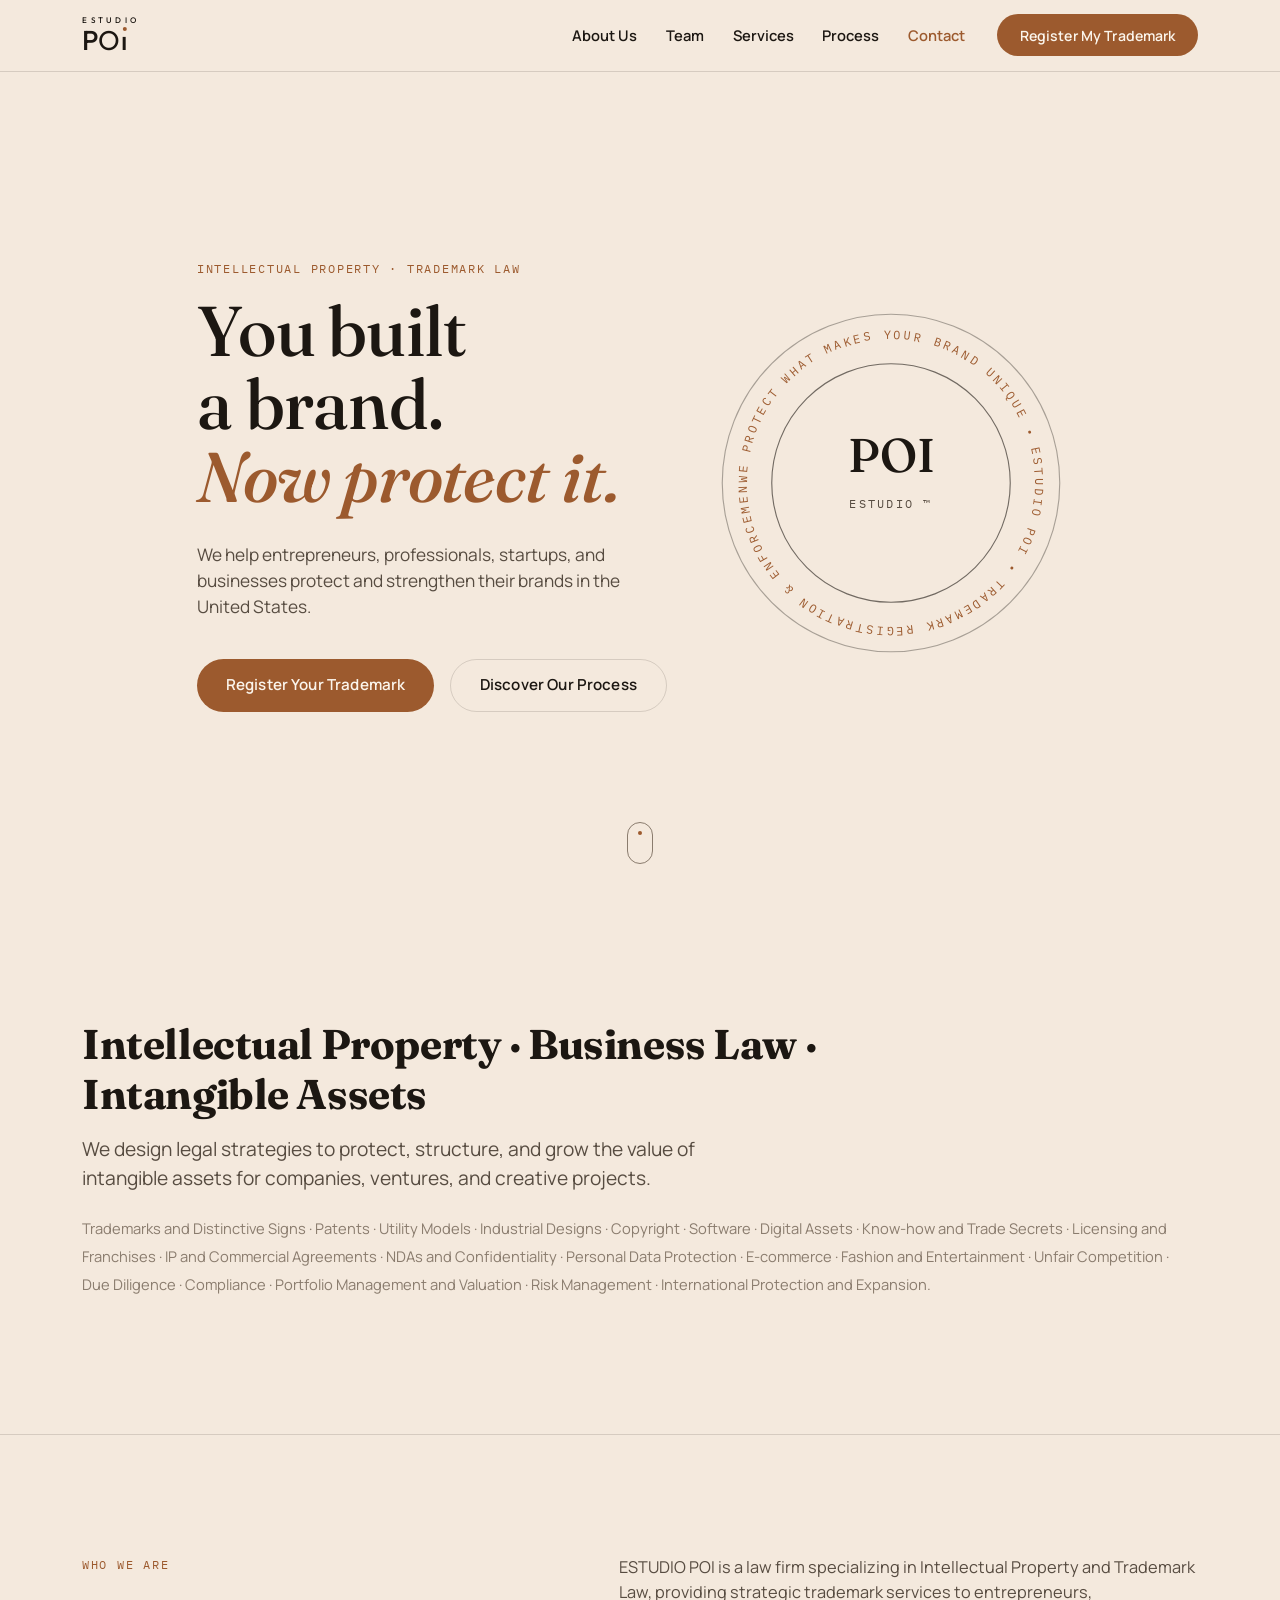
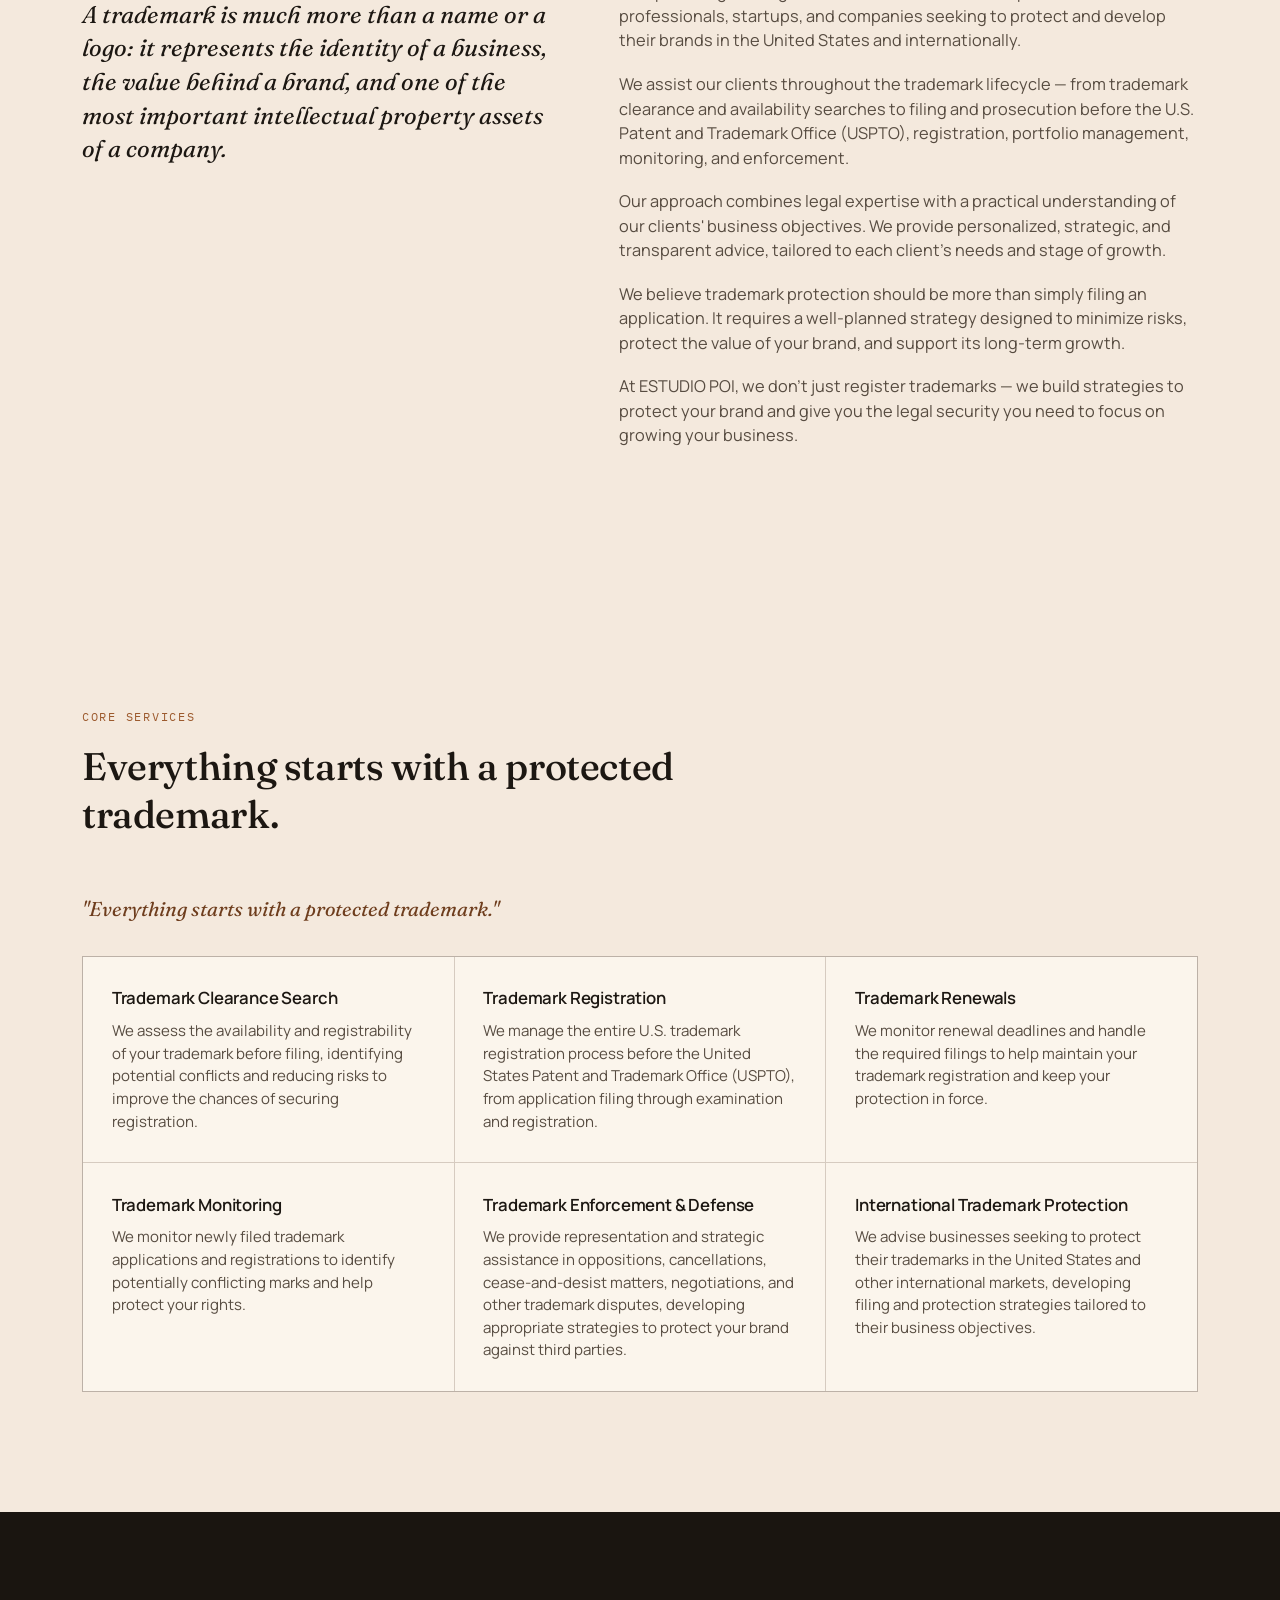
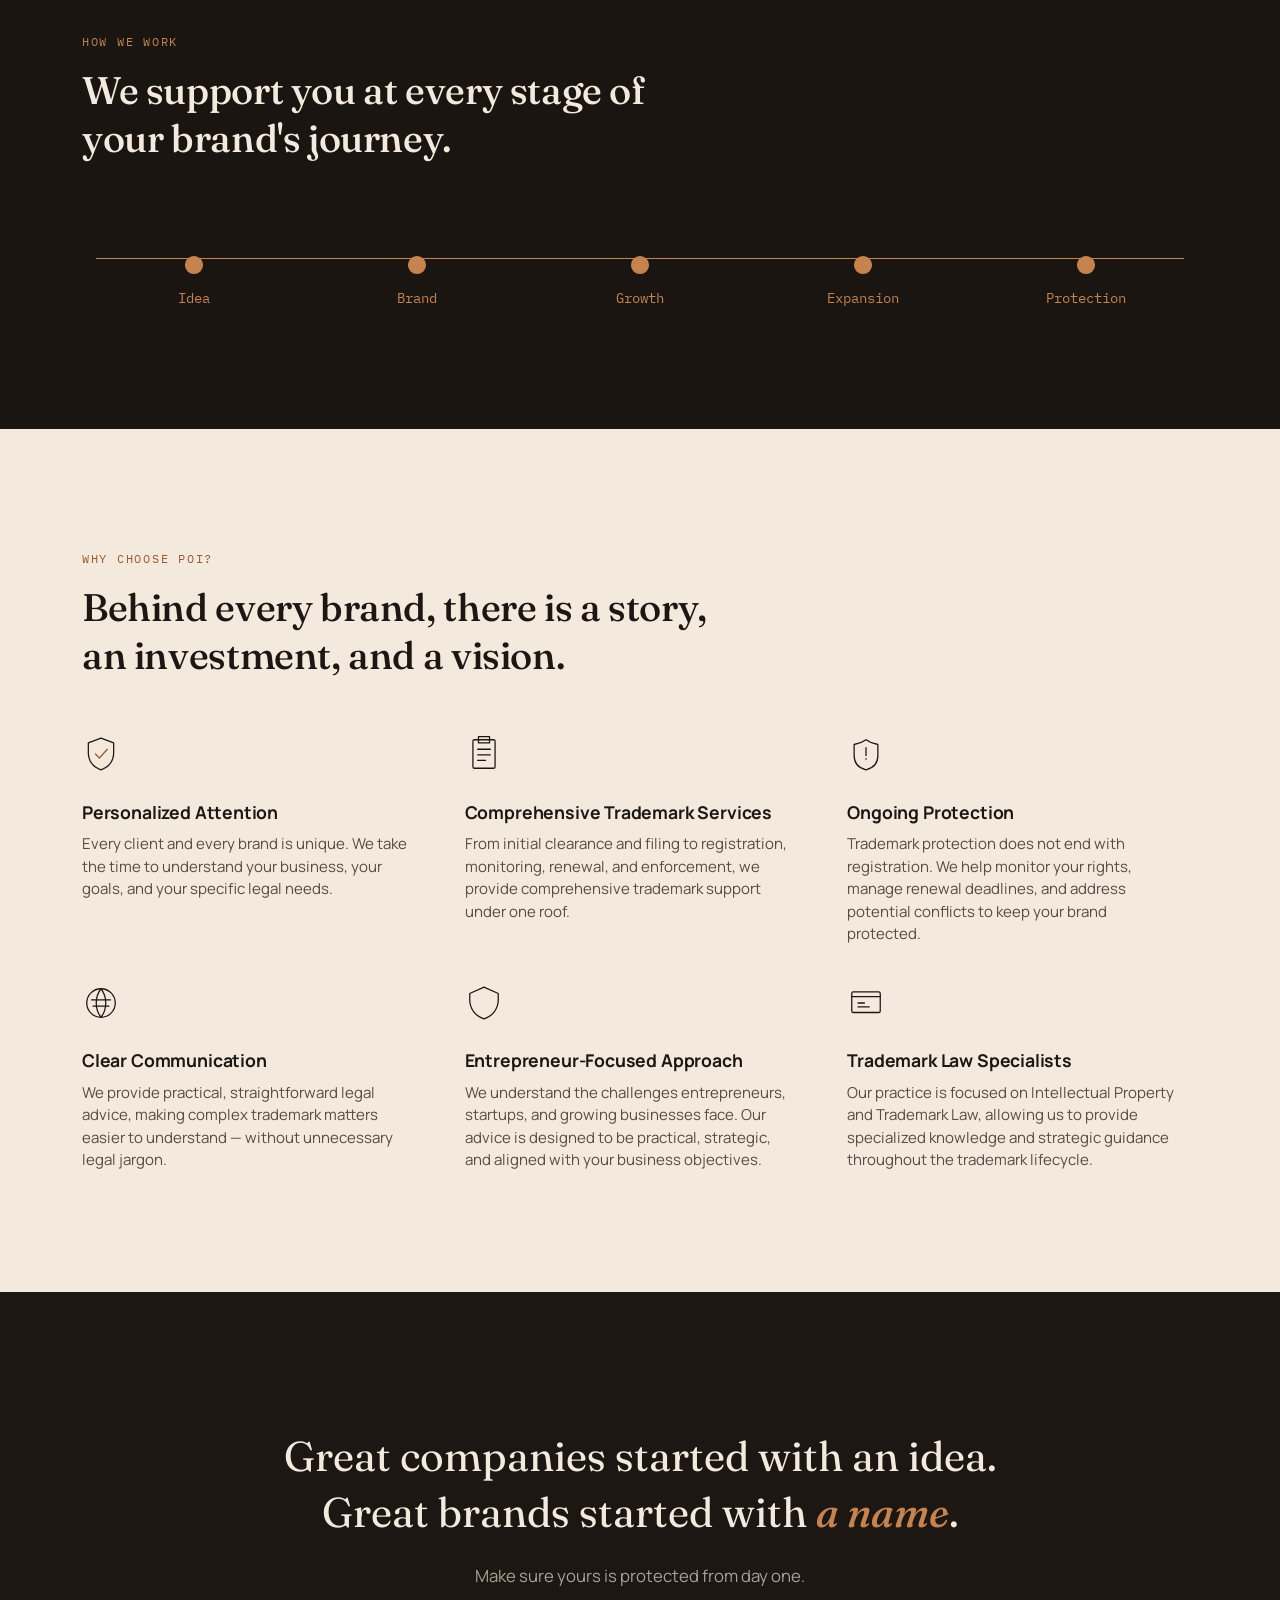
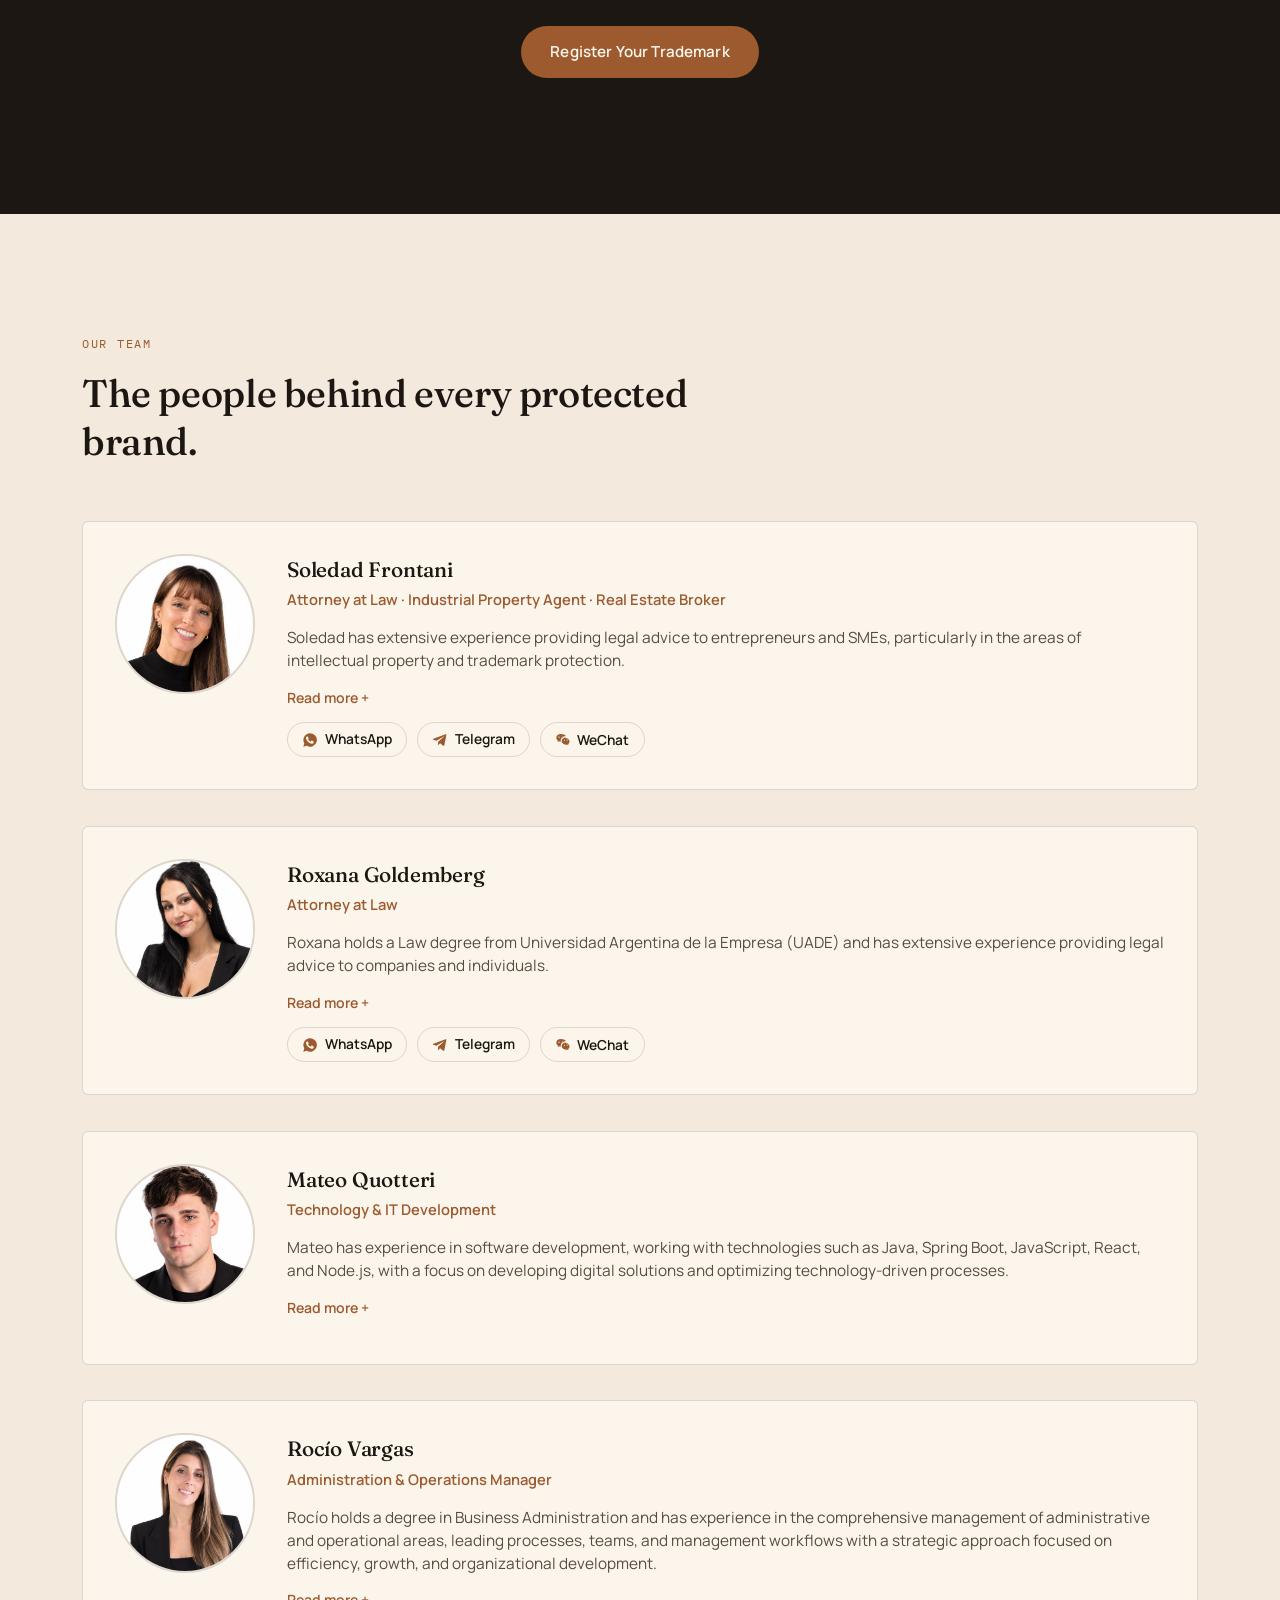
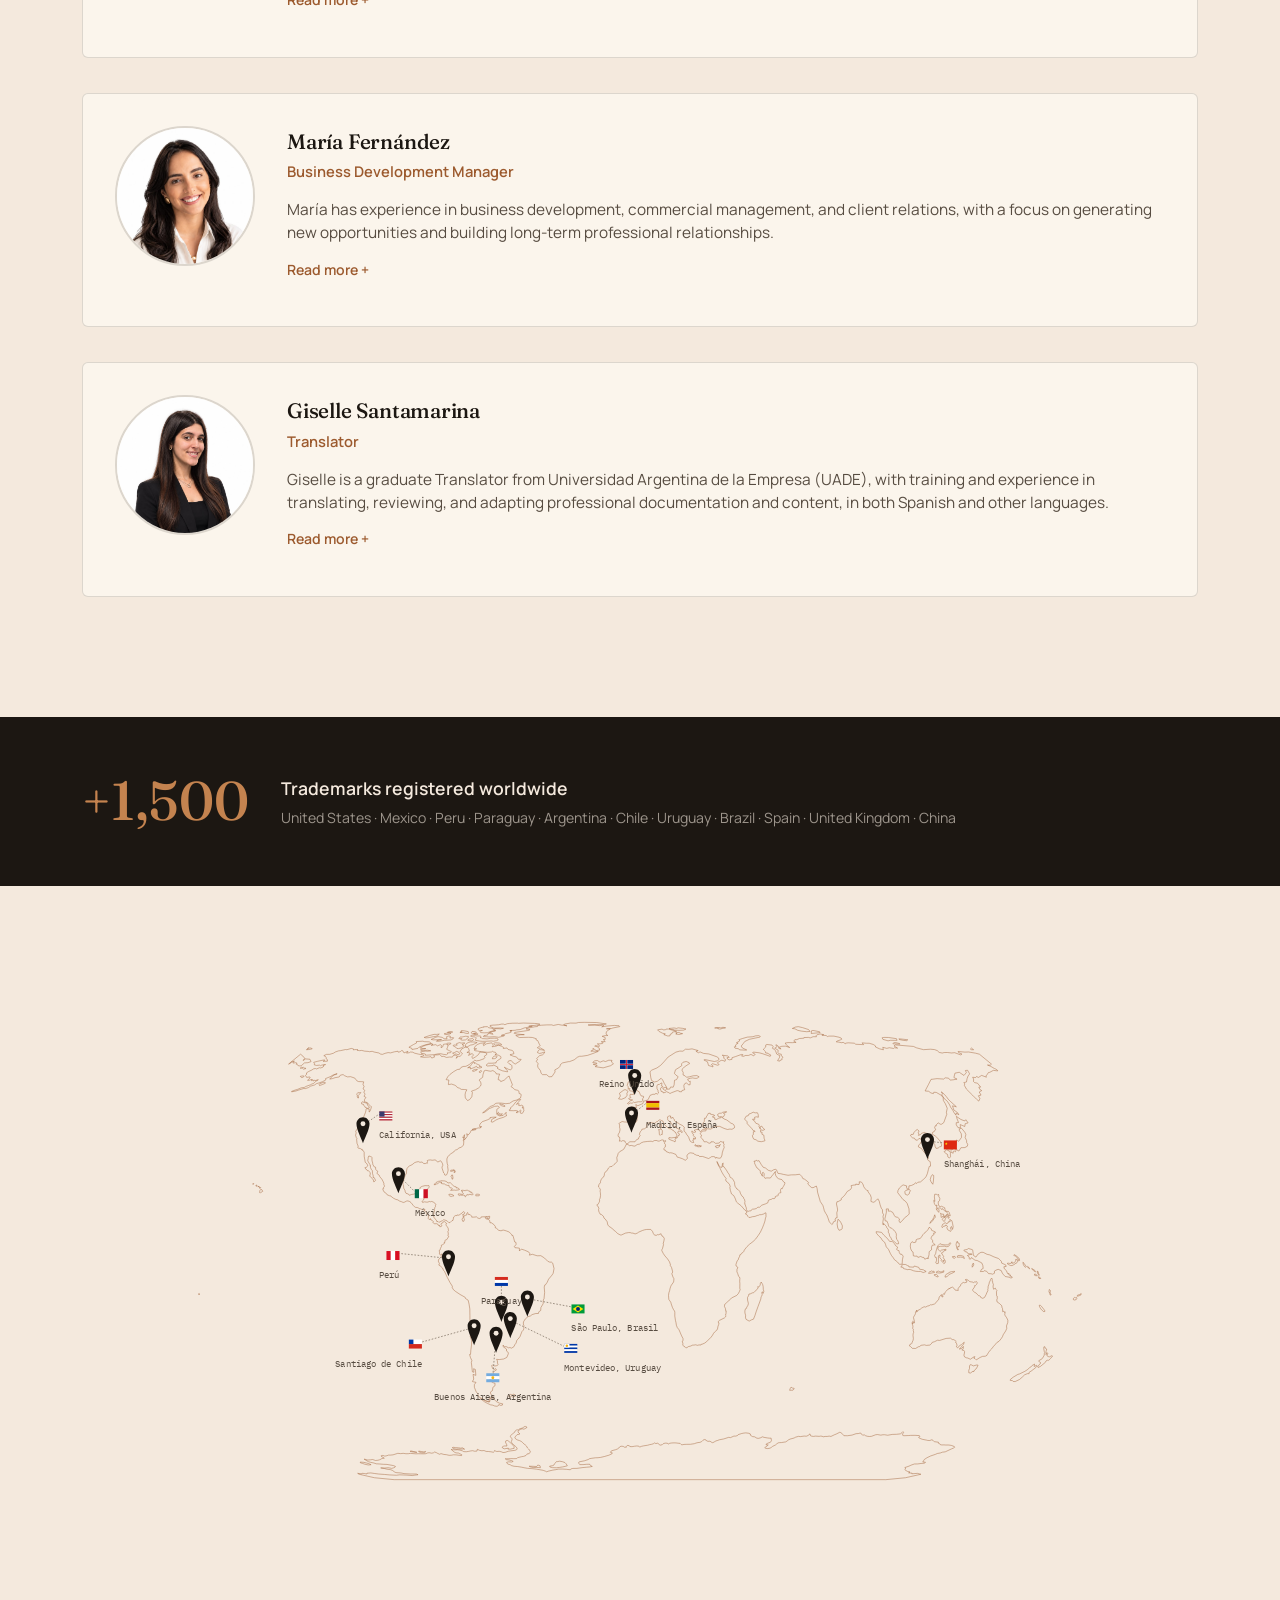
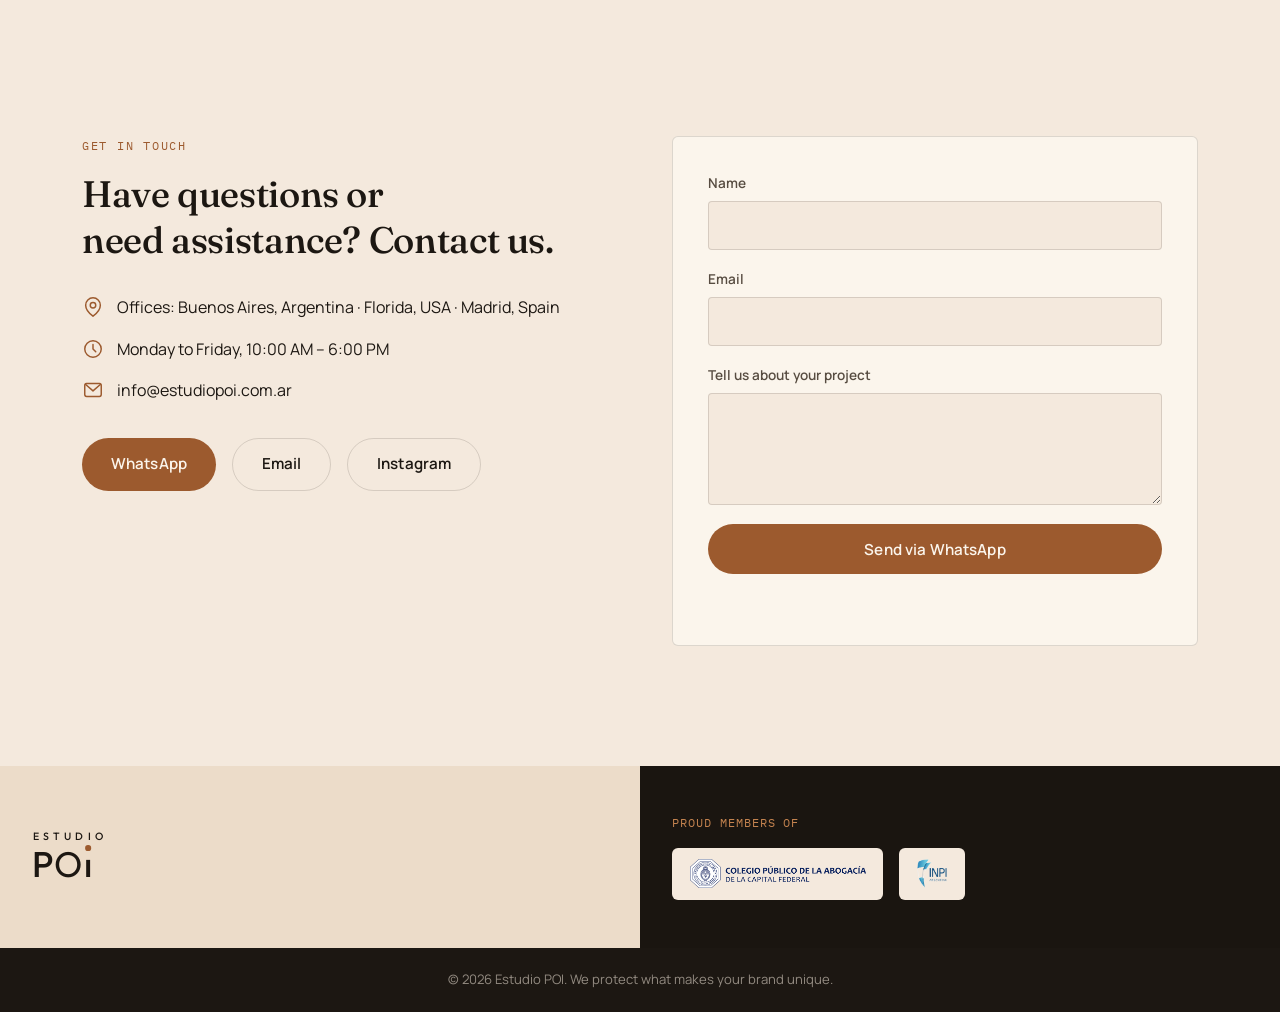
==== commit 28f2fe38: "ultimos cambios" ====
--- a/estados-unidos.html
+++ b/estados-unidos.html
@@ -382,6 +382,7 @@
 
   <section class="section world-map-section">
     <div class="section__inner">
+      <p class="world-map-hint">← Swipe to see the full map →</p>
       <div class="world-map reveal">
 <svg viewBox="0 0 1200 600" class="world-map__svg" xmlns="http://www.w3.org/2000/svg" role="img" aria-label="Mapa con los países donde Estudio POI tiene presencia">
 <path class="world-map__continent" d="M477.662,563.036L478.039,565.368L473.553,565.04L469.119,565.182L465.969,564.379L464.25,563.566L468.925,563.661L473.504,563.901L474.871,562.012ZM270.751,561.68L267.363,562.024L263.163,561.137L260.13,560.084L257.638,559.377L257.385,558.41L261.93,558.82L265.287,559.631L268.322,560.538ZM504.954,557.95L508.019,559.075L509.597,560.638L510.995,562.998L508.196,563.773L505.19,564.392L501.674,564.959L497.693,565.429L492.805,565.287L489.638,564.486L489.392,563.483L493.384,562.806L494.703,561.974L495.896,559.936L497.573,557.95L498.641,557.95L501.53,557.384ZM331.976,545.482L335.255,545.929L337.428,545.429L337.107,546.428L335.726,547.15L332.454,546.926L329.286,545.929L328.854,544.981ZM322.308,545.429L326.774,546.538L322.241,546.15L318.437,545.372L319.441,544.759ZM377.72,540.983L380.478,541.38L382.687,541.042L385.195,542.679L383.285,542.455L380.658,542.567L377.815,542.455L374.921,542.626L372.208,542.06L370.115,540.871L371.134,540.36L374.292,540.758ZM444.833,538.139L445.765,539.454L445.888,541.669L443.468,542.065L441.268,542.631L438.312,542.577L438.789,541.444L434.091,542.236L431.903,541.385L431.104,540.193L432.952,539.054L434.311,538.708L436.986,538.822L436.869,537.33L435.161,533.861L435.763,532.46L437.658,531.99L439.426,533.101L442.163,535.545ZM256.034,573.381L256.035,573.381L256.034,573.381L254.265,572.272L259.655,572.885L259.771,572.192L260.369,572.229L265.665,573.041L265.713,572.114L270.389,571.761L275.161,572.466L279.987,573.109L286.915,573.59L293.041,574.165L301.732,574.584L305.595,574.094L314.751,574.446L321.05,574.992L324.397,574.479L328.212,573.987L326.222,573.109L318.476,573.034L311.054,572.579L307.433,571.802L301.13,571.361L299.235,570.422L296.971,568.721L294.691,567.797L290.122,567.17L287.002,566.348L282.487,565.61L287.664,565.75L291.665,565.376L296.02,566.166L298.382,565.473L300.189,564.58L300.487,563.769L298.141,562.755L290.222,561.33L285.73,561.18L281.453,560.832L277.03,560.582L274.198,559.626L270.256,558.816L267.23,557.896L262.182,554.873L263.598,555.137L266.702,555.975L269.826,555.713L272.692,555.346L276.039,556.498L279.04,556.237L281.084,555.663L282.766,554.928L284.01,554.028L286.899,553.762L285.53,552.749L283.504,551.728L282.942,550.758L285.157,550.27L287.537,551.188L290.207,550.65L291.881,549.941L294.925,549.885L297.556,549.616L303.442,547.751L307.078,548.136L309.932,547.751L313.375,548.245L316.323,548.193L318.795,547.808L325.575,548.354L328.507,548.245L335.045,548.354L337.941,548.245L339.382,547.417L341.634,546.978L344.96,547.584L347.119,547.088L348.594,546.093L350.811,546.978L352.483,547.969L354.753,548.904L356.273,548.079L359.822,549.121L363.062,549.451L366.257,550.214L369.179,550.049L371.527,549.56L374.898,549.668L381.556,550.538L381.717,549.343L379.54,548.411L377.659,547.417L374.641,547.198L372.53,546.145L368.711,542.957L370.731,543.35L373.783,543.52L376.53,543.35L379.496,543.802L382.401,544.644L384.115,545.646L387.233,545.814L389.798,545.425L392.422,544.866L394.908,544.528L397.646,545.198L400.438,544.977L400.841,542.791L403.517,544.083L406.425,544.586L409.017,544.305L411.582,545.425L414.561,545.535L417.458,545.867L420.492,546.481L421.55,545.425L421.78,544.416L424.692,545.535L427.554,545.256L430.177,545.867L432.256,546.811L435.023,546.533L438.787,545.198L441.254,544.808L446.819,544.083L448.673,543.467L449.514,542.562L449.407,541.322L448.545,540.124L443.52,535.645L442.821,534.489L442.476,533.322L443.346,530.982L443.165,529.809L441.281,527.321L441.806,525.954L443.72,523.926L446.441,522.063L446.816,520.735L448.947,519.098L451.18,518.919L452.297,517.943L453.759,517.338L455.595,516.969L457.051,516.178L458.052,515.195L459.82,514.829L461.531,515.628L461.012,516.663L458.896,517.58L458.109,518.248L456.142,517.764L454.277,518.069L451.49,519.585L450.688,520.495L450.855,521.699L451.472,522.843L453.003,523.864L451.686,524.583L449.568,524.82L447.743,526.787L446.856,528.094L446.992,529.218L448.372,530.454L450.024,531.393L452.247,532.096L454.426,533.03L455.891,534.198L458.075,536.459L459.579,537.434L460.741,538.525L462.273,541.204L463.424,542.28L464.126,543.409L465.347,544.528L465.76,546.035L464.295,548.136L461.575,548.52L461.102,549.503L460.268,550.43L457.56,551.458L454.925,551.891L450.003,553.072L448.965,554.189L445.597,554.294L441.764,554.189L438.508,554.399L434.907,554.399L436.301,555.455L439.87,555.926L442.743,556.655L444.706,557.585L442.934,558.406L439.125,558.149L436.617,558.816L438.003,560.883L441.111,561.723L442.311,562.654L445.679,563.574L450.327,563.959L454.543,564.625L458.07,565.376L462.37,566.122L467.676,566.487L473.116,567.123L481.378,568.548L484.171,569.584L485.82,570.383L487.564,569.624L493.249,568.283L496.994,567.708L500.155,567.08L505.118,567.033L510.211,567.349L514.546,567.885L515.306,566.896L517.753,566.213L522.829,566.166L530.198,565.142L534.291,564.813L538.64,564.387L541.598,563.769L539.876,562.898L538.718,562.02L538.429,561.081L534.437,561.18L530.313,561.578L526.261,561.578L525.34,560.633L524.955,558.714L525.708,558.149L531.884,556.915L536.589,555.346L538.243,554.294L541.053,553.817L545.288,553.229L548.591,553.123L551.674,552.749L556.74,551.566L561.896,550.049L565.633,548.302L566.142,547.198L563.729,546.533L564.359,545.367L565.724,544.474L570.335,543.239L572.521,542.338L574.169,541.204L575.155,539.843L576.733,539.039L579.438,539.212L580.606,540.183L583.304,540.296L583.333,539.212L584.43,538.07L586.883,538.357L587.507,539.444L590.202,539.612L593.114,539.099L595.94,538.758L598.506,538.926L599.485,540.124L601.964,539.158L604.273,538.639L609.39,537.836L611.727,537.146L614.286,536.688L616.286,536.05L617.724,535.01L619.385,535.765L621.78,535.36L624.546,537.782L627.178,537.206L628.305,536.05L630.708,535.24L633.696,535.415L634.465,536.514L636.47,535.415L638.973,535.07L641.675,534.955L644.091,535.01L646.595,535.36L649.038,535.53L649.952,536.514L651.287,537.38L653.863,536.862L656.564,536.743L661.698,536.688L666.546,535.935L668.734,535.125L671,534.604L673.402,534.313L675.343,533.499L676.985,531.864L678.536,530.866L680.825,531.337L681.473,532.389L683.281,533.091L685.738,532.859L687.083,533.906L688.578,534.664L691.11,533.966L692.284,532.682L694.511,532.157L697.206,531.16L702.5,530.16L708.696,528.155L710.778,528.508L715.025,526.612L717.212,526.669L719.392,525.954L720.216,524.882L724.645,523.444L727.188,522.962L729.46,522.723L733.604,523.206L735.189,524.045L734.916,525.357L737.687,527.203L740.342,527.562L743.135,529.218L745.29,529.396L747.417,528.804L749.977,527.562L751.888,528.212L756.047,528.922L758.221,529.156L760.545,529.156L760.956,532.273L759.557,534.373L756.991,535.125L754.659,536.225L754.401,537.38L756.967,537.32L756.076,538.471L752.709,540.753L753.956,541.659L756.395,541.943L759.255,541.434L761.1,540.296L762.424,539.212L766.037,537.434L767.161,536.399L769.135,534.955L770.724,534.664L773.396,534.544L778.468,533.73L780.236,532.566L781.529,531.454L783.727,530.338L788.714,528.983L790.56,527.976L794.152,526.967L796.321,527.264L801.104,526.612L803.579,526.787L805.77,525.954L808.168,523.926L808.809,526.196L810.431,526.787L812.53,527.028L815.007,526.669L819.416,526.967L821.075,526.669L822.937,526.849L824.303,527.5L826.684,527.085L829.216,527.085L831.647,526.669L833.808,527.085L837.937,525.063L840.13,524.221L844.642,521.944L845.888,522.365L847.123,523.206L849.643,526.134L854.067,526.196L859.705,525.419L864.555,523.683L867.286,523.564L869.547,522.905L870.953,523.507L871.423,524.464L872.351,525.419L875.03,525.3L876.032,526.073L878.22,526.849L880.917,527.146L883.546,526.905L888.52,525.001L890.839,524.763L894.817,525.48L897.436,525.001L899.559,525.001L903.296,525.599L908.841,524.583L914.039,524.464L918.825,523.926L920.818,522.422L922.035,521.157L922.777,522.001L921.957,523.382L921.596,524.645L921.647,525.656L923.13,526.196L929.113,525.954L931.401,525.774L936.759,525.717L942.122,526.073L942.836,527.028L941.259,528.155L941.877,529.039L945.47,530.515L950.563,531.509L952.418,531.98L954.973,532.041L957.546,531.043L958.701,531.864L959.441,532.798L960.698,533.499L965.425,534.137L965.222,535.3L967.021,535.995L967.55,537.032L969.541,537.494L972.238,537.434L974.474,537.608L977.26,537.549L979.69,537.782L981.727,538.184L984.851,539.444L985.351,540.296L983.633,541.434L981.135,542.45L973.74,545.925L970.256,546.371L967.64,547.365L963.987,547.969L961.525,549.069L955.869,550.973L951.435,553.123L948.063,555.346L947.714,556.394L946.673,557.38L946.223,558.304L949.564,558.662L948.568,559.779L944.14,560.183L940.056,560.733L935.944,560.832L931.803,562.266L929.419,563.433L924.188,565.239L925.383,566.026L924.489,566.99L924.446,567.839L925.239,568.589L927.768,569.964L930.59,570.63L928.884,571.641L933.226,572.077L932.838,572.809L939.687,572.309L942.176,572.924L943.966,573.381L925.126,577.64L900.99,580L600,580L299.01,580L274.874,577.64ZM423.937,484.339L428,486.34L431.905,487.166L431.314,488.826L428.924,488.989L427.205,487.823L426.826,489.162L424.992,490.186L422.071,489.811L419.834,488.821L416.955,488.339L413.006,486.486L409.694,484.7L404.697,480.954L407.113,481.658L411.601,483.893L415.492,485.09L416.275,483.56L416.304,481.266L418.235,479.88L420.239,480.278ZM445.171,475.097L447.707,476.619L447.253,477.801L443.994,478.81L442.466,477.63L440.681,479.146L438.913,477.63L441.481,475.607L443.967,476.454ZM787.411,470.379L783.242,470.598L783.746,468.787L784.981,466.675L786.373,467.752L788.773,468.18L788.652,468.827ZM1006.046,439.505L1008.112,440.715L1012.419,439.564L1013.964,439.796L1011.908,443.955L1010.293,445.155L1008.421,447.966L1007.998,447.01L1004.699,449.44L1002.608,449.14L1002.576,446.16L1003.456,443.854L1003.478,440.804L1004.386,439.196ZM1082.912,439.95L1082.637,441.396L1085.516,439.979L1085.388,441.456L1084.445,442.931L1078.864,447.122L1076.518,448.527L1076.412,450.2L1074.264,450.242L1071.017,451.554L1068.716,453.829L1064.721,457.328L1059.42,459.859L1056.974,459.783L1056.018,458.65L1053.235,458.405L1053.667,457.135L1056.89,454.568L1062.638,451.142L1064.845,450.489L1071.271,447.335L1074.108,445.528L1077.006,442.919L1078.625,442.036L1080.259,440.08L1083.22,438.46ZM1097.152,423.193L1097.166,426.906L1098.557,424.501L1099.313,425.462L1098.227,428.129L1099.85,429.274L1101.597,429.56L1103.989,428.213L1105.187,428.624L1102.664,431.747L1100.565,433.801L1098.461,433.729L1097.066,434.794L1096.403,436.304L1090.435,441.248L1087.391,442.646L1087.5,441.728L1086.658,441.225L1090.079,438.342L1090.355,436.405L1088.183,435.002L1089.023,433.729L1091.785,432.503L1093.841,429.793L1095.007,427.515L1095.17,425.151L1095.593,424.531L1095.023,423.073L1094.441,419.948L1094.523,417.448L1095.735,417.173L1096.284,419.135L1098.029,420.049ZM1096.031,373.681L1094.651,374.531L1091.652,371.982L1090.277,370.11L1089,367.623L1088.918,366.421L1090.181,366.475L1091.526,367.676L1094.979,372.054ZM1134.318,356.658L1135.094,357.679L1134.122,359.519L1132.142,360.003L1130.609,359.567L1130.719,358.014L1132.179,356.801L1133.426,357.243ZM1139.875,353.894L1137.754,354.759L1135.663,355.499L1135.594,354.186L1138.265,353.267L1140.285,352.169L1139.875,353.894ZM59.715,352.169L59.716,352.168L60.294,352.007L60.125,353.893L60.125,353.893L60.125,353.894L59.715,352.169ZM1103.493,353.577L1102.395,354.043L1101.734,352.497L1102.046,351.554ZM1102.425,348.176L1102.323,351.017L1100.938,350.766L1100.72,349.793L1101.201,347.09ZM750.779,343.315L751.024,347.556L751.703,349.202L750.697,351.936L749.812,349.865L749.173,350.909L749.577,353.523L749.218,355.016L748.331,355.834L747.927,358.82L744.595,367.802L742.188,374.501L740.614,379.415L738.895,383.516L736.416,384.355L733.695,385.852L729.867,383.684L729.216,381.816L729.295,378.679L728.483,375.86L728.408,373.317L729.139,370.768L730.555,370.158L730.655,368.98L732.277,366.307L732.707,364.054L731.713,360.158L731.673,356.909L732.84,354.932L733.383,352.694L734.882,352.562L737.75,351.202L739.071,351.16L740.897,349.149L743.5,346.977L744.497,345.206L744.166,343.697L745.423,344.12L747.211,341.675L747.382,339.553L748.458,337.98L750.154,340.99ZM1032.312,344.049L1032.941,346.816L1035.103,345.486L1035.849,346.977L1037.05,348.355L1036.457,349.918L1036.653,354.699L1037.323,355.129L1037.514,358.145L1036.831,359.979L1037.271,362.369L1040.082,364.215L1043.419,367.431L1042.81,368.286L1043.948,370.505L1044.084,374.328L1045.482,373.55L1046.268,375.082L1047.145,374.537L1046.595,378.283L1049.012,381.81L1050.422,384.672L1050.326,387.517L1048.777,391.723L1049.107,394.731L1047.794,397.864L1044.679,402.664L1043.943,404.695L1042.349,407.229L1039.737,410.451L1036.877,412.188L1034.643,414.929L1032.917,416.676L1030.708,419.726L1028.807,421.484L1026.862,424.124L1025.34,426.554L1024.944,427.67L1022.729,428.892L1019.498,429.024L1016.181,430.466L1011.769,433.342L1010.205,431.783L1008.78,431.163L1010.097,429.328L1008.232,429.995L1004.538,432.545L1001.223,431.032L999.726,430.782L997.467,429.763L996.637,427.592L997.302,424.913L997.424,423.133L996.635,421.699L994.073,421.275L995.726,419.559L996.11,416.94L993.711,419.38L990.901,420.031L993.205,418.076L994.461,416.036L996.253,414.307L997.044,411.685L993.532,414.702L991.257,415.91L989.039,418.722L987.385,417.269L988.215,415.396L987.403,412.828L986.376,411.505L987.221,410.685L984.303,408.541L982.311,408.439L980.137,406.72L974.832,407.055L966.953,409.499L964.279,409.266L960.6,411.08L957.815,411.9L956.62,413.75L955.045,415.186L950.666,415.587L948.348,414.947L944.128,415.492L941.768,417.376L940.987,417.221L937.429,419.338L933.474,419.2L931.209,416.946L929.898,416.269L930.631,414.247L932.218,413.762L932.968,412.96L933.275,411.691L934.412,409.23L934.743,407.133L934.29,403.551L934.41,401.532L935.112,399.518L934.591,397.211L934.803,396.169L933.889,394.76L934.249,391.986L933.291,389.188L933.252,387.679L934.165,389.206L933.984,385.924L935.188,386.948L935.729,388.32L936.122,386.505L934.859,381.546L935.648,379.505L936.437,378.631L937.227,376.865L937.357,374.794L939.1,372.252L938.767,374.944L940.532,372.515L943.18,371.33L944.939,369.823L947.468,368.526L948.873,368.25L949.612,368.687L952.22,367.372L954.099,366.977L955.557,365.883L957.183,365.967L960.519,364.932L962.442,363.367L963.559,361.478L965.641,359.686L966.441,356.359L969.036,353.362L969.787,356.407L971.192,355.703L970.404,354.037L971.624,352.324L972.818,353.088L973.615,350.408L975.527,348.671L976.461,347.281L978.066,346.679L978.253,345.695L979.515,346.106L979.697,345.224L982.612,344.239L984.6,345.856L985.964,347.944L989.697,348.302L989.356,346.363L991.21,343.542L992.708,342.617L992.352,341.741L993.936,339.726L995.922,338.486L997.41,338.903L1000.038,338.242L1000.211,336.442L998.135,335.28L999.805,334.768L1001.7,335.643L1003.13,337.086L1005.557,337.985L1006.462,337.628L1008.188,338.713L1010.081,337.705L1011.181,338.009L1011.976,337.336L1013.124,339.076L1012.059,340.96L1010.714,342.385L1009.656,342.504L1009.794,343.911L1007.3,347.407L1007.356,348.397L1009.419,350.348L1011.537,351.476L1014.651,354.783L1015.494,354.777L1016.887,355.679L1017.139,356.771L1019.758,357.966L1021.972,356.759L1023.836,353.302L1024.56,351.369L1025.975,348.564L1025.841,346.858L1026.226,345.838L1026.202,343.816L1027.006,341.163L1027.686,340.447L1027.388,339.273L1029.195,335.471L1029.399,334.47L1030.695,333.147L1031.328,334.869L1031.243,337.08L1031.946,337.503L1031.859,338.987L1032.696,340.775ZM1090.023,332.498L1090.704,333.707L1088.597,333.683L1087.738,331.521ZM964.961,331.64L963.681,331.705L959.909,329.239L962.792,328.548L965.238,330.693ZM1086.475,330.347L1083.483,330.073L1082.919,329.531L1083.273,328.132L1085.201,328.685ZM1089.101,329.388L1088.562,330.037L1086.686,326.988L1086.298,324.886L1087.323,324.886L1088.096,327.703ZM976.251,331.288L973.581,332.063L973.657,330.442L975.157,328.298L978.28,326.899L978.702,326.071L981.375,325.279L983.5,325.16L984.486,324.72L985.593,325.16L984.398,326.113L981.111,327.649L978.478,328.662ZM957.103,324.094L958.12,325.035L960.018,324.749L960.649,326.244L954.949,327.423L953.328,327.393L954.529,325.369L956.199,325.339ZM972.26,324.094L971.652,326.047L967.021,327.048L963.027,326.613L963.133,325.327L965.591,324.595L967.402,325.648L969.441,325.38ZM1084.155,324.946L1084.209,325.654L1081.992,324.16L1079.44,321.725L1079.92,321.368L1083.563,323.832ZM1077.424,321.469L1076.794,321.665L1075.547,320.868L1074.43,319.421L1074.632,318.832ZM929.303,319.463L935.099,319.814L935.85,318.362L941.37,320.052L942.322,322.332L946.826,322.975L950.388,325.065L946.827,326.405L943.603,324.987L940.859,325.083L937.739,324.821L934.95,324.19L931.532,322.85L929.331,322.499L928.036,322.939L922.61,321.493L922.178,319.981L919.411,319.719L921.677,316.362L925.346,316.57L927.719,317.945L928.96,318.213ZM1008.579,317.481L1006.849,319.874L1006.74,317.225L1008.061,314.773L1008.687,315.803ZM1072.558,319.612L1071.677,319.963L1070.48,318.612L1069.32,316.38L1068.859,313.702L1070.42,315.202L1071.731,317.433L1073.066,318.624ZM1061.102,314.892L1059.489,315.178L1058.94,316.166L1055.607,317.844L1053.992,317.838L1051.577,316.82L1049.921,315.838L1050.244,314.749L1052.93,315.261L1054.608,314.987L1055.174,313.303L1055.616,313.214L1055.793,315.083L1057.536,314.815L1058.465,313.613L1060.233,312.357L1060.017,310.287L1061.835,310.221L1062.417,310.798L1062.253,312.744ZM986.379,307.794L985.2,308.96L983.125,308.317L982.587,306.806L985.664,306.634ZM996.207,306.509L997.213,309.198L994.711,307.746L992.185,307.455L990.461,307.687L988.366,307.562L989.138,305.628L992.904,305.485ZM1064.818,311.453L1063.815,312.387L1063.36,310.316L1062.715,308.954L1059.721,306.306L1057.57,305.271L1058.439,304.421L1062.295,307.026L1064.553,309.626ZM1007.513,299.685L1008.246,305.367L1011.314,307.473L1013.966,303.742L1017.5,301.625L1020.202,301.619L1025,304.105L1028.24,304.778L1033.428,307.199L1038.953,309.21L1040.966,311.007L1042.554,312.774L1042.898,314.851L1047.796,317.023L1048.398,318.886L1045.574,319.267L1046.057,321.606L1048.551,323.916L1050.132,327.649L1051.877,327.53L1051.584,329.09L1053.857,329.686L1052.865,330.347L1055.896,331.83L1055.44,332.849L1053.407,333.093L1052.772,332.182L1047.236,331.258L1045.145,329.013L1043.634,327.078L1042.371,323.999L1038.564,322.457L1035.911,323.463L1033.949,324.624L1034.074,327.22L1031.572,328.429L1029.945,327.84L1026.823,327.691L1024.414,324.803L1021.404,324.1L1020.56,325.101L1016.713,325.208L1018.252,322.344L1020.242,321.368L1019.743,317.546L1018.47,314.595L1012.754,311.619L1010.266,311.322L1005.848,308.073L1004.883,309.781L1003.7,310.09L1003.066,308.805L1003.112,307.276L1000.85,305.551L1004.155,304.284L1006.318,304.349L1006.09,303.421L1001.639,303.415L1000.479,301.321L997.777,300.673L996.519,298.93L1000.617,298.079L1002.176,296.937L1007.045,298.377ZM980.455,290.644L978.048,294.136L975.764,294.808L972.842,294.124L967.779,294.296L965.122,294.802L964.692,297.461L967.376,300.59L969.034,298.995L974.709,297.8L974.455,299.418L973.136,298.906L971.788,300.97L969.086,302.333L971.85,306.836L971.264,308.044L973.822,312.101L973.686,314.41L972.014,315.44L970.889,314.208L972.491,311.328L969.446,312.691L968.737,311.715L969.188,310.358L967.08,308.299L967.412,304.873L965.35,305.938L965.474,310.037L965.361,315.071L963.412,315.577L962.166,314.547L963.182,311.31L962.84,307.919L961.562,307.895L960.694,305.485L962.006,303.183L962.49,300.393L964.04,295.093L964.669,293.648L967.238,291.036L969.623,292.071L973.455,292.559L976.943,292.41L979.918,289.859ZM990.945,291.655L990.803,294.73L989.238,294.385L988.779,296.521L990.016,298.377L989.16,298.799L987.948,296.574L987.034,292.083L987.606,289.276L988.586,287.997L988.842,289.912L990.641,290.221ZM920.975,316.207L917.608,316.279L915.186,313.339L911.406,310.471L910.173,308.341L907.952,305.48L906.495,302.844L904.23,297.925L901.567,294.992L900.666,291.97L899.509,289.228L896.738,287.015L895.085,284.005L892.746,282.041L889.446,278.162L889.112,276.377L891.063,276.52L895.787,277.198L898.603,280.631L902.739,284.481L905.694,288.258L908.789,288.312L911.371,290.721L913.156,293.666L915.468,295.272L914.247,298.139L915.977,299.358L917.07,299.447L917.554,301.898L918.581,303.861L920.806,304.171L922.23,306.396L921.329,310.769ZM958.057,289.216L961.511,292.464L957.916,292.88L956.909,295.278L957.03,298.46L954.084,300.863L953.943,304.367L952.611,309.739L952.207,308.49L948.697,310.072L947.57,307.925L945.412,307.722L943.925,306.598L940.281,307.859L939.225,306.164L937.231,306.354L934.738,305.95L934.361,301.232L932.865,300.256L931.422,297.252L931.007,294.177L931.332,290.917L933.103,288.585L935.353,289.787L937.683,289.133L938.235,286.158L939.52,285.492L943.14,284.731L945.227,281.952L946.639,279.727L947.784,278.412L950.271,276.49L952.476,274.044L953.837,271.294L955.059,271.282L956.731,273.062L956.962,274.591L961.593,276.627L961.443,278.007L959.42,278.18L960.043,279.899L957.851,281.095L956.234,284.267L958.551,287.598ZM982.688,266.055L983.509,270.366L982.702,273.58L981.343,269.996L980.051,271.782L981.189,274.371L980.423,276.02L976.733,273.978L975.716,271.431L976.515,269.764L974.469,268.097L973.63,269.556L972.191,269.419L970.093,271.383L969.52,270.354L970.488,267.389L972.317,266.401L973.851,265.073L975.053,266.669L977.284,265.704L977.637,264.132L979.765,264.043L979.334,261.321L981.945,262.989ZM846.312,273.853L843.701,274.657L842.146,271.86L841.37,266.806L842.413,261.095L844.624,263.048L846.173,265.525L847.827,269.193L847.537,272.854ZM415.747,260.088L413.203,260.475L412.674,260.159L413.605,259.188L413.612,257.8L416.001,257.467ZM974.829,259.492L973.857,260.654L973.122,262.875L972.268,263.918L970.181,261.482L971.375,259.558L971.473,257.371L973.115,257.163L972.885,259.534L974.753,256.138ZM958.58,262.881L954.837,266.222L956.117,263.757L958.104,261.589L959.689,259.153L960.913,255.655L961.748,258.527L959.947,260.463ZM967.868,253.814L969.797,254.905L971.72,254.899L971.832,256.37L970.59,257.866L968.786,258.926L968.527,255.495ZM978.672,252.86L979.98,256.793L977.548,255.858L977.735,257.044L978.707,259.212L977.352,260.005L976.972,257.526L976.038,257.342L975.333,255.214L977.137,255.495L976.938,254.16L974.774,251.472L977.672,251.549ZM966.286,249.671L965.858,252.711L964.353,250.953L962.471,248.27L965.07,248.401ZM962.7,230.508L964.723,231.511L965.472,230.597L965.915,231.493L965.681,232.957L967.142,235.483L966.838,238.414L965.252,239.584L965.22,242.425L966.298,245.234L967.945,245.622L969.218,245.205L973.252,247.161L973.218,249.075L974.316,249.922L974.208,251.543L971.643,249.814L970.282,247.966L969.683,249.26L967.483,247.149L964.81,247.668L963.21,246.892L963.163,245.437L963.979,244.536L962.964,243.725L962.755,244.996L960.982,242.967L960.313,241.434L959.674,238.056L961.067,239.22L960.475,233.697L960.88,230.502ZM403.818,231.481L402.968,232.371L398.95,232.473L398.928,230.962L399.41,230.448L401.851,230.466L403.349,230.776ZM369.844,232.748L368.873,233.339L367.255,232.772L365.689,231.487L366.149,230.681L367.427,230.436L370.077,230.872L371.564,231.72L371.952,232.682ZM383.571,225.679L386.093,226.235L386.528,225.631L388.856,225.649L390.524,226.558L391.319,226.468L391.717,227.717L393.358,227.651L393.148,228.703L394.468,228.829L395.795,230.125L394.539,231.559L393.197,230.794L390.841,230.776L389.072,231.637L388.699,230.776L387.655,231.284L386.209,233.703L385.501,233.142L385.456,232.127L383.527,231.529L382.09,231.774L380.298,231.517L378.827,232.174L377.342,231.075L377.728,229.94L382.657,230.711L383.819,229.928L382.623,228.398L382.799,227.048L380.983,226.498L381.764,225.524ZM929.761,229.892L927.457,231.589L924.825,230.496L924.23,227.454L925.425,225.858L928.511,224.866L930.232,224.95L931.14,226.301L930.102,227.855ZM135.49,228.458L134.907,229.05L134.286,228.548L134.437,226.271L135.784,224.346L137.228,225.249L138.048,226.958ZM135.279,222.947L134.204,223.204L134.028,221.649L135.638,222.522ZM133.756,221.069L131.989,221.344L132.331,220.914ZM131.23,220.555L129.82,220.585L129.588,219.645L130.517,219.155ZM126.857,218.222L125.595,217.929L127.042,217.396ZM363.82,215.451L364.804,216.744L367.638,216.349L372.409,220.961L373.401,220.914L375.074,221.631L374.731,222.63L376.91,222.773L378.981,224.22L378.526,225.045L374.458,225.667L372.441,225.392L368.126,225.733L370.372,223.766L369.28,222.845L367.392,222.612L366.5,221.589L366.068,219.58L364.369,219.717L361.734,218.766L360.953,218.024L357.165,217.48L356.232,216.792L357.476,215.906L354.589,215.727L352.184,217.564L350.948,217.611L350.39,218.473L348.856,218.862L347.645,218.527L349.372,217.432L350.21,216.157L353.301,214.679L355.593,214.344L356.368,213.955L361.217,214.248ZM370.689,211.938L369.939,212.112L369.507,210.076L368.562,209.052L369.56,206.807L370.429,206.944L370.993,209.884ZM959.167,215.362L958.539,218.264L956.32,215.278L955.38,212.656L956.286,209.178L957.988,206.501L959.602,207.555L959.611,209.693ZM371.461,201.955L368.159,202.524L368.186,201.212L369.609,200.93L371.534,201.038ZM373.878,201.919L372.949,204.435L372.483,203.986L372.837,202.134L371.826,200.331ZM986.213,175.167L987.047,176.382L986.25,178.519L984.64,177.387L983.47,178.207L983.484,180.279L981.235,179.273L980.629,177.591L981.42,175.484L983.209,175.891L983.809,174.407ZM698.629,169.791L696.852,171.291L697.248,172.242L694.454,173.677L693.007,173.217L692.211,171.8L693.751,171.65L694.077,170.795L696.138,170.843ZM667.597,169.672L669.246,170.861L671.451,170.658L673.598,170.909L673.574,171.525L675.094,171.1L674.816,172.146L670.72,172.445L670.708,171.859L667.171,171.172ZM643.829,160.767L642.95,163.54L643.422,164.631L642.916,166.44L640.677,165.115L639.219,164.733L635.195,162.943L635.508,161.131L638.828,161.453ZM625.674,150.305L627.427,152.791L627.191,157.439L625.908,157.213L624.8,158.385L623.709,157.457L623.474,153.218L622.771,151.213L624.313,151.39ZM999.839,164.602L1000.03,167.419L1001.293,169.188L1000.865,171.674L997.9,173.337L992.958,173.552L990.463,177.591L988.013,176.232L986.848,173.588L982.173,174.365L979.419,176.035L976.085,176.101L979.977,178.704L980.204,184.717L978.849,186.203L976.971,184.831L976.571,181.638L974.375,180.608L972.326,178.183L974.647,177.094L975.31,174.874L977.491,173.043L978.624,170.634L983.874,169.576L987.223,170.299L987.529,164.029L990.155,165.712L993.73,160.821L993.463,156.517L991.055,152.571L991.114,150.353L993.745,149.713L997.734,154.573L999.041,157.421L998.128,160.964ZM626.531,147.007L625.704,149.707L624.418,148.996L623.702,146.64L624.219,145.346L625.955,144.011ZM995.484,139.956L997.837,140.698L998.941,139.227L1001.782,143.132L998.216,144.088L997.662,147.557L992.032,145.168L992.529,148.99L989.471,149.043L987.272,145.57L987.208,142.884L990.042,142.689L988.156,137.881L987.415,135.182L992.714,138.791ZM427.184,131.731L429.036,132.192L431.573,132.099L429.863,133.513L428.805,133.736L425.738,132.274L425.378,131.118L426.695,130.051ZM434.604,122.956L433.285,123.02L430.128,121.946L428.124,120.336L429.129,120.054L432.38,120.907L434.702,122.332ZM268.36,124.994L266.744,125.469L263.208,123.911L263.087,122.702L261.391,121.507L261.477,120.538L259.099,119.922L259.183,118.076L259.889,117.289L263.548,118.541L265.83,118.903L266.436,121.692L268.303,123.101ZM451.187,117.571L448.642,120.544L450.677,119.398L452.28,120.123L451.035,121.311L453.172,122.246L454.611,121.415L457.016,122.465L455.58,124.971L457.595,124.386L457.514,126.2L457.855,128.333L456.027,131.363L454.777,131.491L453.138,130.844L454.379,128.024L453.735,127.588L449.893,130.575L448.303,130.453L450.599,128.839L448.207,128.001L445.261,128.205L440.05,128.1L439.897,127.083L441.888,125.875L440.961,124.948L443.765,122.887L447.97,117.467L450.132,115.542L452.738,114.376L453.922,114.524ZM255.562,106.298L258.237,106.033L254.906,109.827L255.425,112.527L254.379,112.522L253.803,110.985L253.854,109.442L253.238,108.399L253.757,106.93L254.632,105.87ZM980.678,117.37L987.384,123.396L982.689,122.269L984.199,127.216L989.015,130.739L990.4,133.151L987.081,131.071L986.902,133.742L984.669,130.844L982.917,127.495L980.274,123.795L979.224,121.218L976.327,116.676L972.506,113.354L969.501,108.762L970.804,107.229L968.645,105.684L969.448,105.216L974.976,110.645L977.243,113.953ZM582.179,112.26L577.436,114.25L573.732,113.742L576.024,110.23L574.825,106.828L580.489,102.673L582.655,102.538L585.357,104.586L583.897,106.874L584.254,109.26ZM632.585,101.095L631.222,103.772L628.408,101.906L627.967,100.531L631.662,99.444ZM211.173,96.146L207.581,97.393L206.995,96.55L207.914,95.018L212.985,93.365L214.478,93.585L214.682,94.593ZM592.449,91.207L589.681,94.72L592.269,94.273L595.039,94.29L594.35,96.949L592.009,99.895L594.653,100.107L597.119,104.356L598.887,104.89L600.483,108.688L601.228,110.009L604.405,110.65L604.101,112.801L602.763,113.787L603.827,115.53L601.455,117.307L597.916,117.272L593.393,118.208L592.16,117.542L590.387,119.128L587.935,118.742L586.039,120.043L584.638,119.364L588.608,115.799L590.988,115.073L586.86,114.507L586.144,113.166L588.921,112.123L587.527,110.31L588.068,108.117L591.945,108.422L592.349,106.484L590.613,104.39L587.491,103.806L586.901,102.908L587.875,101.43L587.049,100.52L585.627,102.079L585.565,98.904L584.333,97.232L585.368,93.855L587.409,91.218L589.411,91.475ZM187.775,87.094L185.755,87.594L184.707,86.996L184.065,86.123L187.054,85.576L188.732,85.869ZM406.067,79.941L404.307,81.6L403.35,81.332L403.168,80.39L404.8,79.225L405.768,79.295ZM400.513,78.197L396.769,79.935L395.079,79.866L394.984,79.012L397.556,77.559L400.875,77.591ZM185.326,74.843L186.165,75.44L188.02,75.118L189.091,75.942L191.053,76.361L190.492,76.7L187.944,77.363L186.506,76.117L184.174,76.297L183.897,76.022ZM397.56,69.045L397.245,70.394L398.735,69.919L399.673,70.728L403.949,72.754L403.393,74.232L405.288,73.989L406.487,75.023L403.835,76.006L400.46,75.255L399.845,73.853L396.574,75.509L392.253,77.129L392.414,75.297L388.966,75.599L391.92,74.058L393.578,71.617L395.985,68.79ZM565.743,66.599L565.005,68.577L567.502,70.676L564.17,73.038L556.998,75.171L554.843,75.736L545.119,74.29L547.681,72.917L542.683,71.402L547.006,70.806L547.035,69.898L542.148,69.185L544.07,67.188L547.721,66.739L551.119,68.811L554.939,67.147L557.807,68.012L561.849,66.382ZM421.967,64.488L419.251,64.642L419.446,63.16L421.331,61.471L423.685,61.054L425.069,61.884L423.944,63.595ZM736.844,150.05L738.702,152.536L740.04,152.702L741.064,153.646L738.815,153.925L738.79,156.653L738.522,157.885L737.624,158.706L737.981,160.451L739.296,163.05L742.096,163.784L744.352,165.55L748.49,166.159L752.77,165.228L752.903,164.399L751.939,161.912L751.684,158.23L749.279,157.04L749.553,154.632L747.659,154.43L747.719,151.473L750.518,152.334L752.753,151.213L750.31,149.108L749.111,147.107L747.049,148.001L747.265,150.566L745.64,147.445L746.033,145.99L745.262,144.773L741.821,143.58L739.959,140.456L738.258,139.574L737.943,138.445L740.676,138.774L740.258,136.237L742.46,135.674L744.961,136.19L744.71,132.818L743.743,130.686L741.067,130.85L738.58,130.01L735.775,131.527L733.395,132.251L732.569,134.298L730.042,134.866L728.012,138.445L731.121,141.746L731.284,144.094ZM1030.344,71.131L1030.345,71.146L1028.848,72.507L1025.473,72.277L1029.528,73.932L1033.885,76.504L1035.952,77.347L1037.683,78.645L1037.989,79.482L1032.677,78.794L1028.408,81.171L1026.617,81.541L1025.183,83.772L1023.592,85.728L1024.148,87.186L1018.374,84.97L1014.39,87.485L1012.094,86.291L1011.034,87.67L1007.282,87.23L1008.486,89.342L1008.394,92.474L1009.688,93.789L1013.229,94.516L1017.167,99.282L1014.899,99.405L1016.19,102.163L1018.486,103.592L1015.385,105.284L1017.607,109.096L1014.359,109.912L1016.249,113.325L1014.844,116.475L1012.111,114.147L1007.201,109.243L999.799,101.85L997.199,97.287L997.654,95.333L996.456,93.811L999.73,93.084L1000.501,89.01L1001.675,85.706L1003.644,83.164L1001.135,78.703L998.446,78.97L999.581,81.573L996.712,85.062L990.932,81.155L985.626,82.233L984.381,87.583L988.225,89.555L983.378,90.397L979.784,90.73L977.925,88.399L973.621,87.909L971.903,89.495L963.772,88.939L956.34,89.894L953.198,96.235L949.102,104.008L953.472,104.423L956.218,106.507L959.269,107.252L959.744,105.582L962.749,105.802L969.137,109.476L971.227,112.328L971.48,115.702L973.947,119.749L976.222,125.208L975.19,130.179L975.674,132.566L972.759,140.603L972.069,142.66L969.442,144.702L967.723,144.749L965.121,143.055L962.69,145.606L962.833,146.77L961.671,146.557L960.789,148.937L962.073,151.45L960.993,152.221L960.2,153.878L958.594,154.454L957.794,155.399L958.218,157.308L959.591,157.879L961.85,159.421L966.054,163.575L967.695,165.861L969.363,169.929L969.043,171.871L966.709,172.547L964.975,174.012L962.509,174.318L961.47,172.392L960.993,169.743L958.289,166.07L960.159,165.479L956.989,162.46L955.337,161.786L954.56,162.746L954.185,162.079L952.326,161.196L952.336,156.695L951.905,156.118L950.093,155.738L948.363,154.798L944.882,155.815L943.512,157.462L940.869,158.421L941.693,156.79L940.533,155.422L941.744,153.064L939.464,151.224L937.569,152.464L935.439,154.905L934.645,157.171L931.962,157.343L931.177,158.98L933.606,161.363L936.141,161.941L936.845,163.522L939.484,164.548L941.676,162.037L944.734,163.408L946.595,163.498L947.792,165.348L944.143,166.332L943.532,168.238L941.415,170.006L940.845,172.481L944.613,174.419L946.947,177.902L949.791,181.141L952.652,183.86L953.444,186.49L951.931,187.455L953.205,189.342L955.259,190.445L955.673,193.327L955.741,196.131L954.2,196.449L953.121,200.283L951.959,204.926L950.264,209.148L946.962,212.411L943.509,215.392L940.256,215.798L938.77,217.366L937.505,216.217L936.193,217.976L932.399,219.747L929.358,220.285L929.043,224.017L927.429,224.226L926.173,221.661L926.62,220.297L922.411,219.161L921.121,219.741L917.707,222.761L915.813,226.097L915.567,228.548L921.939,236.88L924.973,239.059L927.19,241.894L929.389,248.413L929.67,254.607L927.378,256.925L924.128,259.194L921.907,262.125L918.389,265.4L917.119,263.149L917.776,260.761L915.363,258.766L912.782,258.247L911.398,256.418L909.515,252.777L906.646,251.162L904.069,251.227L904.221,248.461L901.566,248.479L901.728,252.354L899.854,260.606L900.255,263.155L902.235,263.263L903.692,266.472L904.43,269.52L906.237,271.532L908.093,271.943L909.761,273.764L910.477,274.097L912.369,276.216L913.737,278.573L914,280.941L913.736,282.541L914.338,285.825L915.431,286.795L916.676,289.906L916.636,291.09L914.484,291.328L911.574,288.722L907.922,285.932L907.529,284.142L905.701,281.792L905.184,278.882L904.014,276.966L904.225,274.401L903.484,272.913L902.212,271.562L901.6,269.824L898.286,266.168L897.927,268.234L897.225,266.282L897.403,264.084L898.044,260.713L897.537,258.098L898.237,255.405L897.021,253.319L896.888,249.48L895.469,247.656L894.02,243.439L892.936,238.987L891.249,236.062L889.505,237.835L886.414,240.348L884.689,240.032L882.73,239.208L883.211,234.838L882.136,231.529L879.207,227.46L879.383,226.187L877.565,225.733L875.011,222.857L873.873,221.009L873.412,219.209L872.565,217.51L870.979,215.451L868.224,215.314L868.735,216.768L868.127,218.736L866.749,218.018L866.415,218.664L864.314,217.958L864.102,219.251L862.074,219.209L858.518,219.939L859.088,222.6L857.803,224.687L853.838,227.066L851.032,231.219L849.052,233.447L846.344,235.752L846.514,237.376L842.552,239.512L841.166,239.697L840.528,242.383L841.585,246.97L842.001,249.892L840.99,253.236L841.409,259.218L839.854,259.391L838.651,262.071L839.635,263.233L836.935,264.227L836.05,266.621L834.88,267.633L831.842,264.346L830.158,259.421L828.761,255.87L827.59,254.207L825.731,250.822L824.628,246.415L823.919,244.214L820.74,239.375L817.42,228.022L816.928,223.742L815.939,220.435L811.873,222.546L809.723,222.128L805.324,217.845L806.583,216.564L805.529,215.176L801.66,212.177L799.38,211.279L798.155,208.735L795.502,206.046L790.163,206.711L785.387,206.777L781.302,207.274L775.618,206.202L772.315,205.387L768.931,204.932L767.141,200.589L765.657,199.96L763.477,200.595L760.728,202.308L757.004,201.134L753.713,198.414L750.778,197.407L748.415,194.046L745.678,189.324L744.191,189.899L742.192,188.725L741.285,190.109L739.536,189.935L740.331,191.499L740.164,192.308L742.905,198.03L744.44,198.839L745.075,200.08L747.247,201.565L747.419,204.207L747.917,205.399L748.87,206.387L749.91,208.417L749.448,205.842L750.042,203.986L750.804,203.602L751.817,204.716L752.094,206.783L751.667,208.867L753.091,211.016L755.342,210.459L759.596,210.657L761.354,208.262L763.291,205.992L765.597,202.608L766.005,202.913L765.594,205.022L766.325,207.813L767.931,210.232L769.725,211.513L773.769,212.62L776.26,215.822L777.377,216.271L777.453,217.061L776.233,220.16L775.096,221.29L774.222,223.706L772.853,223.521L772.312,224.364L772.008,226.157L772.589,228.518L770.97,228.936L769.213,230.257L769.067,231.977L768.45,232.724L766.583,232.694L765.48,233.584L765.602,235.011L764.231,235.99L762.555,235.656L760.635,236.844L759.268,237.041L757.164,237.99L756.703,240.76L753.802,242.246L749.096,243.892L746.541,246.38L744.318,246.368L742.629,247.829L740.744,248.502L737.476,248.89L736.079,250.077L735.665,250.971L734.163,250.893L733.219,251.37L731.126,251.191L730.252,249.135L730.248,247.208L729.7,246.171L728.984,243.564L728.043,242.114L728.64,241.941L728.24,240.33L728.571,239.65L727.88,236.605L726.912,235.549L726.591,234.139L724.974,232.873L723.199,229.916L722.166,227.036L719.945,224.609L718.577,224.029L716.379,220.662L715.867,218.204L715.846,216.11L713.862,212.189L712.375,210.807L710.725,210.076L709.594,208.046L709.692,207.25L708.733,205.411L707.813,204.626L706.462,201.991L702.753,196.706L701.291,196.724L701.854,192.128L701.018,193.039L700.609,195.712L699.967,197.557L699.33,198.174L696.822,195.454L694.339,190.379L694.061,190.696L695.565,194.435L697.64,197.995L700.273,203.506L702.594,207.429L705.519,211.345L704.976,211.962L705.229,214.26L708.889,217.432L709.461,218.156L710.65,221.625L710.037,222.265L710.689,225.9L712.031,230.119L714.932,232.294L716.89,236.373L717.89,239.614L719.62,241.333L723.885,244.662L728.378,249.91L729.901,250.971L730.665,252.062L730.629,253.522L728.947,254.368L731.294,255.977L731.937,257.431L733.353,258.908L734.855,258.92L737.671,258.021L740.94,257.604L743.559,256.507L745.05,256.275L746.098,255.632L748.775,255.441L751.723,254.565L753.1,253.361L754.24,253.349L754.271,258.217L753.683,259.492L752.985,263.298L751.661,267.222L749.918,271.717L747.442,276.871L744.925,280.804L741.414,285.599L738.4,288.449L733.881,291.935L731.055,294.611L727.726,298.865L727.018,300.72L726.325,301.553L724.184,302.957L723.429,304.421L722.29,304.682L721.83,307.157L720.841,308.573L720.221,310.911L718.981,312.072L717.511,316.404L717.648,318.398L719.564,319.683L719.631,320.594L718.752,322.719L718.661,325.47L719.656,327.673L720.803,331.145L721.877,331.914L722.312,333.492L722.064,336.996L722.311,340.09L722.189,345.593L722.637,347.323L721.615,349.841L720.322,352.288L718.295,354.473L712.015,357.53L708.439,361.317L707.253,361.962L705.028,364.472L703.747,365.285L703.357,367.802L704.612,370.481L705.036,373.61L705.571,373.436L705.258,376.901L704.667,378.541L705.317,379.151L704.778,380.624L703.456,381.881L697.261,384.989L695.877,386.301L696.028,387.787L696.762,388.026L696.374,389.889L695.445,392.466L694.887,395.408L694.006,397.007L691.267,399.308L689.892,401.106L688.945,402.922L687.096,405.462L681.336,411.236L679.044,412.846L675.926,414.217L674.454,414.402L674.008,415.384L672.3,414.857L670.825,415.534L667.761,414.851L665.996,415.282L664.819,415.097L661.776,416.491L659.285,417.053L657.442,418.387L656.129,418.471L654.995,417.215L654.029,417.149L652.383,415.109L652.511,413.038L651.698,410.667L652.654,410.02L652.715,407.307L650.972,403.994L647.74,396.384L645.661,393.712L644.613,391.124L644.072,387.679L643.433,385.115L642.605,379.666L642.647,375.435L642.324,373.508L641.206,372.054L639.734,369.13L638.259,364.897L637.659,362.679L635.29,359.232L634.908,354.305L635.366,351.207L636.452,347.979L636.636,346.464L637.656,343.291L638.391,341.842L641.146,337.974L641.495,335.363L641.356,333.367L640.467,332.11L638.965,327.864L640.074,325.738L638.583,319.987L637.08,317.761L637.368,317.076L636.154,313.345L633.678,309.62L630.574,306.074L628.567,303.171L626.724,299.543L626.823,298.377L627.49,297.252L628.835,292.089L628.266,291.554L629.31,287.61L629.742,284.832L628.555,282.511L627.165,281.916L626.549,280.34L625.771,279.834L625.801,278.864L622.647,280.132L621.499,279.941L620.332,280.732L617.906,280.655L616.273,278.454L615.273,275.913L613.117,273.592L608.161,273.633L605.661,274.044L603.216,274.794L598.454,276.853L596.772,278.061L594.04,279.078L591.331,278.079L589.955,278.12L587.836,277.43L585.892,277.472L582.297,278.085L577.177,280.387L575.79,280.328L572.67,278.65L569.928,275.972L567.349,274.05L565.321,271.782L562.331,270.104L560.775,268.222L560.251,266.936L559.904,264.334L557.434,260.874L555.924,259.719L555.158,257.389L552.696,255.34L551.428,255.107L550.778,253.582L549.877,252.837L549.241,249.379L549.66,247.817L548.466,245.073L546.997,243.821L548.331,243.152L549.833,240.676L550.585,238.862L550.367,236.964L551.248,235.226L551.692,231.9L551.454,228.416L551.134,226.659L551.481,224.896L550.754,223.216L549.233,221.691L549.594,218.563L550.756,217.6L551.784,215.757L551.628,214.56L552.728,212.064L554.448,209.813L555.454,209.244L556.302,207.184L556.425,205.297L557.552,203.111L559.549,201.817L561.527,198.204L563.086,196.796L565.824,196.401L568.192,193.986L569.676,193.039L572.181,190.085L571.559,185.681L572.741,182.638L573.174,180.77L575.09,178.381L578.005,176.765L580.165,175.305L582.153,171.644L583.087,169.48L585.192,169.492L586.885,170.993L589.602,170.747L592.557,171.531L593.801,171.566L596.555,169.636L599.636,169.026L601.429,167.569L604.17,166.494L608.983,165.867L613.672,165.58L615.111,166.1L617.763,164.715L620.796,164.685L621.97,165.503L623.906,165.294L626.949,163.868L628.952,164.291L628.918,166.076L631.286,164.781L631.514,165.455L630.151,167.18L630.185,168.817L631.199,169.695L630.929,172.75L629.097,174.527L629.702,176.454L631.182,176.513L631.959,178.195L636.497,179.967L637.7,179.662L640.129,180.249L644.014,181.83L645.498,184.98L648.134,185.663L652.283,187.149L655.46,188.905L656.837,187.988L658.143,186.358L657.323,183.651L658.135,181.926L660.119,180.267L662.083,179.788L666.019,180.512L667.106,182.093L668.188,182.105L669.142,182.71L672.041,183.123L672.828,184.297L676.668,184.238L683.861,186.772L686.008,185.645L687.117,184.633L689.646,184.339L691.747,184.789L692.676,186.544L693.257,185.388L695.644,186.226L697.926,186.424L699.277,185.532L700.405,182.513L700.731,179.842L701.873,176.029L703.077,173.414L702.518,170.712L703.057,169.259L701.833,167.658L702.759,166.332L701.064,166.637L698.59,165.825L696.854,167.855L692.58,168.25L690.086,166.356L687.005,166.237L686.49,167.7L684.562,168.124L681.645,166.243L678.551,166.303L676.559,162.8L674.322,160.845L675.449,158.111L673.514,156.427L676.309,153.07L680.605,152.933L681.503,150.27L686.864,150.732L689.949,148.463L693.07,147.474L697.649,147.397L702.832,149.861L707.022,151.218L710.19,150.679L712.635,150.993L715.653,149.162L715.844,147.67L714.773,145.287L712.978,143.999L711.384,143.598L710.205,142.53L706.244,139.591L702.913,138.28L700.242,136.243L702.144,135.686L703.957,132.794L702.212,131.427L705.982,130.022L705.778,129.27L701.327,130.103L699.698,131.217L697.187,131.398L695.043,132.683L695.513,134.836L696.97,135.668L699.731,135.463L699.374,136.695L696.467,137.299L693.025,139.309L691.408,138.597L691.79,136.971L688.662,135.956L689.065,135.293L691.508,134.14L690.614,133.35L686.266,132.479L685.907,131.188L683.454,131.614L682.69,133.513L680.896,136.073L681.063,136.965L679.821,137.716L678.955,137.387L678.662,141.581L677.391,143.025L676.651,145.517L678.218,148.86L680.771,149.985L680.349,150.845L677.055,151.041L673.819,154.014L672.791,152.381L672.754,151.657L669.558,151.224L666.261,152.138L668.362,154.109L666.988,154.68L665.434,154.68L663.806,152.874L663.344,153.646L664.136,155.744L665.673,157.391L664.671,158.165L666.37,159.784L667.842,160.803L668.04,162.794L665.351,161.858L666.323,163.659L664.555,164.029L665.855,167.139L663.974,167.18L661.534,165.646L660.278,162.83L659.616,160.487L656.818,156.862L655.96,154.846L654.326,153.664L653.969,151.996L654.033,149.606L654.336,148.516L652.366,146.557L648.431,144.572L646.746,143.315L644.157,142.277L641.691,139.715L642.229,139.456L640.887,137.998L640.767,136.824L638.972,136.278L638.22,137.775L637.347,136.613L637.339,135.411L638.026,135.041L635.828,134.538L633.672,135.768L633.906,137.487L633.62,138.474L634.607,140.244L637.283,141.999L638.828,144.879L642.066,147.693L644.235,147.675L644.961,148.445L644.221,149.144L648.908,151.468L651.419,153.296L651.755,153.955L651.311,155.209L649.654,153.569L647.181,152.993L646.144,155.262L648.241,156.564L648.014,158.403L646.85,158.611L645.511,161.625L644.345,161.9L644.299,160.821L644.778,158.933L645.346,158.183L643.188,154.377L642.005,153.937L641.099,152.423L639.266,151.788L637.99,150.376L635.912,150.151L633.665,148.569L631.027,146.297L629.061,144.282L628.069,140.839L626.686,140.439L624.408,139.291L623.159,139.762L621.616,141.375L620.484,141.628L618.034,143.598L612.568,142.654L608.569,143.787L608.275,145.883L608.448,147.918L605.835,150.246L602.265,150.987L602.017,152.168L600.297,154.109L599.216,156.969L600.309,158.98L598.684,160.547L598.069,162.836L595.926,163.54L593.898,166.255L587.587,166.237L585.787,167.485L584.679,168.817L583.29,168.524L582.256,167.336L581.489,165.306L578.855,164.757L577.689,165.67L576.209,165.174L574.737,165.562L575.244,162.806L575.042,160.642L573.792,160.314L573.154,158.98L573.451,156.683L574.614,155.405L575.511,151.877L575.497,150.394L574.977,149.138L575.119,145.47L574.037,143.952L578.025,141.44L581.379,142.07L585.081,142.047L588.008,142.642L590.295,142.459L594.752,142.571L596.193,140.486L596.751,133.578L593.973,129.957L591.997,128.216L587.903,126.891L587.682,124.397L591.17,123.65L595.658,124.53L594.842,120.665L597.359,122.13L603.557,119.473L604.34,116.693L608.75,115.342L610.092,114.416L612.293,109.464L615.822,108.066L617.991,108.162L618.472,107.455L620.638,107.274L621.155,108.009L622.843,106.366L622.199,105.115L621.994,103.233L620.866,101.397L620.645,98.031L621.715,96.163L623.937,95.963L624.784,95.062L626.765,94.141L626.782,95.82L626.092,96.883L626.447,97.803L627.863,98.298L627.31,99.538L626.525,99.182L624.806,101.553L625.594,103.166L625.698,104.446L628.358,105.222L628.397,106.405L631.003,105.78L632.4,104.868L635.409,106.18L636.719,107.246L638.414,106.264L645.495,103.603L648.124,104.165L648.398,104.974L650.9,105.014L651.335,103.553L654.774,102.482L653.915,99.706L653.723,97.232L654.725,95.178L656.977,94.064L659.306,96.506L661.339,96.439L661.512,92.018L660.644,92.43L658.893,91.278L658.426,89.419L661.461,88.524L664.538,88.056L667.325,88.584L669.891,88.492L672.429,86.714L669.572,85.198L665.114,85.452L660.918,86.622L656.963,87.301L655.29,85.555L652.754,84.501L652.899,81.375L651.336,78.522L652.257,76.695L654.18,74.733L659.164,71.371L660.65,70.723L660.194,69.419L656.65,67.97L652.699,68.837L650.697,70.989L651.328,72.88L647.831,75.382L643.459,78.08L642.156,82.529L644.151,84.771L646.711,86.546L644.806,90.172L642.27,90.927L641.817,96.39L640.647,99.466L637.517,99.149L636.26,101.76L633.298,101.911L632.263,98.798L629.887,95.079L627.675,90.49L625.867,88.508L621.119,92.249L617.794,93.007L614.243,91.355L613.24,87.888L612.23,80.529L614.414,78.501L620.706,75.868L625.275,72.66L629.319,68.359L634.44,62.486L643.949,56.49L648.781,55.195L652.561,55.349L655.603,52.918L659.754,53.047L663.704,52.463L671.272,54.611L668.507,55.399L671.428,57.258L673.555,56.225L677.745,58.023L684.234,58.729L693.904,62.118L696.095,63.554L696.809,65.573L694.629,67.178L690.972,67.991L679.866,65.671L678.223,66.057L682.586,68.297L683.939,72.88L687.255,73.826L689.326,74.632L689.282,73.127L687.451,71.747L688.757,70.623L695.028,72.549L696.852,71.795L694.653,69.534L699.361,66.537L701.587,66.713L704.11,67.779L704.859,65.681L702.366,63.872L702.967,62.067L700.694,60.201L707.486,61.166L709.352,62.853L706.517,63.227L707.055,64.909L709.225,65.954L712.652,65.295L712.596,63.36L716.992,61.919L724.156,59.345L725.951,59.492L724.357,61.313L727.353,61.624L728.626,60.597L732.945,60.516L735.876,59.274L739.267,61.079L741.057,59.097L737.905,57.369L738.682,56.39L745.85,57.288L749.461,58.219L759.439,61.639L760.243,60.069L757.135,58.486L756.766,57.857L753.853,57.565L753.94,56.16L751.604,53.86L751.081,52.923L753.915,50.286L754.011,47.667L755.366,47.105L761.667,47.861L763.017,49.459L762.161,51.811L764.066,52.745L765.881,54.796L767.465,58.855L770.959,60.688L770.974,62.7L768.48,67.012L771.403,67.463L771.805,66.362L774.018,65.583L773.889,64.077L775.178,62.639L772.937,60.927L772.991,58.951L770.336,58.703L768.919,57.052L769.164,54.084L764.93,51.702L767.873,49.748L766.191,47.696L767.268,47.633L769.352,49.229L770.05,52.028L772.766,52.561L770.548,50.463L773.644,49.322L778.202,49.171L783.346,50.821L779.881,48.415L777.757,45.369L781.234,44.799L786.616,44.923L791.14,44.555L788.335,43.082L789.56,41.249L792.003,41.173L795.196,39.802L800.622,39.434L800.748,38.683L806.189,38.429L808.456,39.044L812.064,37.595L816.04,37.641L815.596,36.474L816.584,35.331L820.557,34.243L825.016,35.101L822.756,35.761L827.965,36.169L829.805,37.503L831.142,36.848L837.421,36.88L843.551,38.207L846.277,39.23L847.113,40.662L845.483,41.484L841.155,43.034L840.24,43.867L843.317,44.263L847.197,44.976L848.702,44.44L851.452,46.259L851.768,45.523L854.893,45.077L862.411,45.542L864.179,46.873L873.87,47.299L871.9,45.125L877.073,45.619L880.583,45.605L885.662,47.11L888.501,48.946L888.345,50.154L893.374,52.443L898.077,53.632L897.275,50.571L902.189,51.88L905.244,51.097L910.521,51.993L911.34,51.175L915.454,51.584L911.011,48.893L912.628,47.648L934.861,49.518L938.704,51.239L947.115,53.468L955.642,52.913L960.718,53.399L964.016,54.611L966.225,56.771L970.014,57.615L972.392,57.007L976.368,56.932L981.392,57.514L985.349,57.183L992.521,59.836L994.243,58.88L990.092,56.977L989.501,55.659L997.824,56.49L1002.365,56.31L1010.752,57.726L1015.624,59.026L1030.344,71.131ZM184.376,59.026L184.376,59.027L184.375,59.027L187.206,61.313L189.699,64.318L187.267,66.207L187.969,66.966L190.019,64.755L195.868,65.207L197.228,68.064L193.367,69.399L189.109,69.716L185.66,72.738L183.988,73.379L181.836,73.29L181.217,72.208L179.058,71.308L180.067,69.966L178.22,69.466L175.058,69.862L175.03,68.785L176.887,67.649L173.183,68.375L172.551,69.82L169.656,71.13L169.656,71.131L184.376,59.026ZM379.436,58.597L377.293,59.644L374.798,58.739L372.694,59.067L370.479,57.726L373.154,56.806L375.658,55.524L378.5,56.896ZM1007.152,52.48L1008.496,53.498L1006.2,53.647L1004.585,52.72L1005.848,51.5L1007.152,52.48ZM194.152,51.5L194.152,51.5L194.152,51.5L192.848,52.48L194.152,51.5ZM194.152,51.5L196.502,51.387L198.668,52.22L197.948,52.621L194.702,53.319L191.503,53.498ZM391.941,57.439L389.992,60.49L394.554,58.149L396.119,60.069L394.065,62.297L395.105,64.339L398.842,62.154L402.076,59.563L404.184,56.3L407.296,56.525L410.429,56.962L412.661,58.436L411.958,59.917L409.322,61.517L410.063,63.13L408.942,64.606L403.152,66.733L399.604,67.204L397.688,66.284L396.101,67.82L392.331,70.409L390.869,71.758L386.897,73.858L383.337,74.063L380.668,75.382L379.349,77.416L376.296,77.809L371.845,80.363L367.149,83.934L364.769,86.454L362.572,90.189L365.965,90.73L365.495,93.767L365.406,96.24L369.282,95.593L373.309,97.01L375.246,98.259L376.34,99.811L379.131,100.715L381.217,102.107L385.385,102.297L388.043,102.622L386.388,105.492L385.782,108.847L386.148,112.601L388.821,115.805L391.276,114.707L394.031,111.247L394.78,105.96L393.675,104.21L398.451,102.661L402.316,100.341L404.686,98.053L405.406,95.864L404.876,93.095L402.896,90.654L407.375,87.279L407.626,84.382L409.148,79.434L411.204,78.703L414.982,79.562L417.358,79.866L419.761,79.039L421.548,80.106L423.756,81.943L423.976,83.174L428.27,83.417L427.085,86.096L426.263,90.162L428.358,90.665L429.438,92.573L433.766,90.774L437.517,87.219L439.733,85.733L440.59,88.595L442.365,92.721L443.811,96.633L442.089,98.692L444.887,100.548L446.596,102.437L450.433,103.289L451.777,104.35L451.973,107.167L453.868,107.608L454.56,108.869L453.703,112.641L449.229,115.09L444.539,116.292L440.425,119.082L435.768,119.634L430.293,118.915L426.31,118.892L423.492,119.128L420.501,121.57L416.627,123.084L411.351,127.617L407.269,130.791L409.742,130.226L415.441,125.713L421.936,122.858L426.044,122.517L427.916,124.195L424.719,126.496L424.528,130.202L424.703,132.806L427.783,134.532L432.416,134.028L436.133,130.15L435.676,132.654L437.124,133.905L433.181,136.173L426.602,138.233L423.518,139.638L419.808,142.147L417.781,141.888L418.44,138.944L423.957,136.079L419.55,136.19L416.394,136.613L416.558,137.751L413.181,139.432L406.84,141.664L404.136,144.519L403.611,146.368L404.043,148.22L405.171,148.309L405.214,147.031L405.841,147.806L405.363,148.806L403.333,149.375L402.018,149.304L399.802,149.92L396.872,150.264L394.284,151.278L398.555,150.62L399.206,151.284L395.021,152.334L393.239,152.34L391.854,155.565L389.108,158.272L389.136,157.367L387.871,156.308L387.96,158.2L388.469,158.831L388.217,160.154L384.678,164.339L384.458,164.196L385.926,161.798L384.82,160.451L385.235,157.534L384.304,159.052L384.335,161.286L382.688,160.761L384.269,161.87L383.564,165.222L384.312,165.467L383.889,170.215L381.478,172.84L378.271,173.887L375.924,175.957L374.436,176.184L372.684,177.483L372.014,178.674L368.342,180.967L366.34,182.65L364.52,184.753L363.537,187.263L363.55,189.725L363.906,192.751L364.723,195.256L364.443,196.79L365.083,200.894L364.204,204.656L363.107,206.819L362.153,207.262L360.77,206.837L360.568,205.285L359.586,204.471L357.714,198.72L357.535,197.335L358.593,194.981L358.171,193.033L356.504,190.073L355.489,189.528L352.205,191.14L350.67,189.306L349.041,188.431L345.657,188.881L343.162,188.485L340.889,188.731L339.542,189.228L339.884,190.223L339.512,191.661L339.977,192.362L339.32,192.823L338.353,192.302L337.115,192.973L335.018,192.865L333.268,190.99L330.63,191.433L328.702,190.612L326.831,190.864L324.185,191.691L320.922,194.315L317.671,195.843L315.688,197.533L314.669,199.127L313.89,203.267L314.186,204.483L312.42,207.573L311.394,210.124L310.284,214.859L309.681,216.588L309.852,218.515L310.475,220.238L310.617,222.977L312.17,225.607L312.559,227.622L313.471,229.36L316.509,230.299L317.528,231.774L320.293,230.788L322.625,230.43L326.918,229.193L329.014,227.753L330.032,225.691L330.711,222.726L331.385,221.691L333.542,220.764L336.816,219.945L339.429,220.07L341.283,219.771L341.876,220.519L341.525,222.223L339.621,224.322L338.606,226.474L339.068,227.09L337.3,231.368L336.655,230.46L335.674,233.542L335.865,234.086L334.989,237.471L333.732,238.516L332.997,239.739L333.897,240.378L334.216,239.853L335.35,240.438L336.079,239.817L339.031,240.199L340.425,240.103L341.831,239.321L343.459,239.745L344.885,239.357L346.671,239.924L349.339,241.911L350.03,242.878L349.506,244.006L349.695,245.294L348.887,246.499L348.194,249.468L348.218,251.96L347.723,252.306L347.45,254.744L346.772,255.643L347.88,259.081L351.288,263.263L351.178,264.007L352.679,263.882L353.467,264.745L354.964,264.495L356.312,263.602L358.185,262.893L359.283,261.845L360.937,262.048L363.803,263.126L365.815,265.156L367.367,265.263L369.78,262.81L371.043,262.435L371.883,258.295L373.719,256.662L375.627,256.597L375.915,255.864L378.266,256.156L381.994,253.593L383.569,251.895L384.618,252.109L385.346,253.039L384.535,255.054L382.736,255.465L383.623,257.062L383.477,258.903L382.018,260.946L383.009,263.739L384.329,263.513L385.142,260.97L384.277,259.731L384.286,257.068L388.139,255.632L387.835,253.975L388.964,252.866L389.887,255.34L392.003,255.393L393.839,257.36L393.891,258.521L396.598,258.557L399.85,258.194L401.494,259.766L403.789,260.201L405.534,259.105L405.626,258.217L413.006,257.955L410.383,258.998L411.332,260.66L413.736,260.922L415.941,262.655L416.308,265.472L417.881,265.394L420.98,267.514L422.763,269.806L422.79,271.616L423.933,271.699L426.663,274.639L430.281,275.347L430.625,274.71L433.089,274.455L436.318,275.401L439.555,276.621L442.705,279.59L443.181,281.03L444.222,280.863L444.945,282.809L446.571,288.954L448.196,289.531L448.259,291.958L445.977,294.855L446.917,295.914L452.287,296.461L452.407,299.989L454.707,297.681L458.527,298.942L463.59,301.089L465.079,303.148L464.604,305.093L468.126,304.01L474.047,305.872L478.583,305.735L483.106,308.645L487.036,312.583L489.389,313.595L491.98,313.738L493.1,314.845L494.746,321.451L493.68,327.268L492.194,329.561L488.086,334.458L486.301,338.438L484.183,341.497L483.437,341.562L482.7,344.156L483.222,350.76L482.479,358.521L481.611,359.913L481.372,364.634L478.654,369.243L478.412,372.892L476.122,374.423L475.594,376.548L472.371,376.536L467.826,377.894L465.886,379.469L462.669,380.504L459.461,383.319L457.322,386.828L457.167,389.47L457.864,391.423L457.726,395L457.263,396.732L455.447,398.679L453.012,404.911L450.847,407.714L449.113,409.373L448.284,412.738L446.694,414.756L445.79,416.981L442.879,418.943L440.651,418.238L439.158,418.614L436.266,417.101L434.336,417.215L432.26,415.258L432.377,417.101L436.534,420.127L436.57,422.565L438.615,424.101L438.781,425.826L436.898,430.341L433.083,432.229L427.583,432.961L424.418,432.61L425.46,434.705L425.453,437.332L426.357,439.101L424.956,440.335L422.216,440.821L419.237,439.54L418.367,440.46L419.587,443.937L421.719,444.99L422.974,443.889L424.226,445.705L421.948,446.786L420.27,448.951L420.765,452.454L420.603,454.31L418.025,454.322L416.365,456.093L416.308,458.685L419.704,461.213L422.482,461.906L422.437,464.994L419.837,466.924L419.335,470.921L417.329,472.268L416.764,473.853L418.774,477.368L421.178,479.317L417.673,479.123L414.76,481.158L415.459,484.283L414.384,484.362L411.055,483.277L407.207,480.943L403.234,479.021L401.628,476.888L401.664,474.908L399.525,472.653L397.166,466.843L397.218,463.547L399.21,460.886L394.772,459.883L396.404,456.831L395.593,451.066L399.007,452.289L398.406,445.072L396.294,444.144L396.646,448.503L394.767,448.014L394.237,443.019L393.467,436.524L394.141,434.122L392.491,430.692L391.304,426.721L392.472,426.608L392.917,420.91L393.688,415.258L393.848,409.984L392.17,404.683L392.503,401.765L391.377,397.391L392.369,393.071L391.826,386.223L391.718,378.876L391.623,370.972L390.728,365.19L389.563,360.218L386.347,358.187L385.942,356.742L379.645,353.201L373.895,349.346L371.38,347.168L369.88,344.257L370.293,343.244L367.364,338.623L363.928,332.128L360.66,325.118L359.334,323.517L358.26,320.927L355.802,318.63L353.582,317.207L354.504,315.636L352.927,312.286L353.797,309.823L356.159,307.603L357.726,304.974L357.046,303.439L355.913,305.075L354.073,303.534L354.672,302.541L354.127,299.352L355.185,298.823L355.745,296.634L356.894,294.367L356.68,292.934L358.358,292.184L360.446,290.781L360.052,289.692L361.182,289.43L361.073,287.669L361.803,286.396L363.316,286.158L365.836,282.107L364.741,281.268L365.365,279.227L364.789,276.014L365.466,275.091L365.102,272.116L363.96,270.241L362.992,269.229L362.442,267.329L363.231,266.389L362.481,266.151L361.976,264.989L360.527,264.007L359.185,264.233L358.507,265.454L356.566,266.46L356.233,267.192L357.577,269.104L356.276,270.074L354.849,270.252L354.428,268.151L354.005,268.752L353.012,268.544L352.475,267.127L350.481,266.484L348.735,266.722L347.132,265.942L346.564,265.204L346.875,263.816L346.088,262.971L343.939,261.827L343.801,260.797L343.049,260.171L343.175,261.196L342.521,262.036L340.579,259.999L341.149,257.818L340.337,257.324L341.085,256.645L338.828,254.118L338.265,252.926L335.711,250.232L336.799,249.969L336.38,248.866L335.498,248.556L335.083,249.391L333.342,249.337L331.108,248.3L329.46,248.079L328.678,247.322L327.201,246.708L325.321,246.642L324.017,245.944L322.558,244.489L319.589,240.694L318.169,239.548L315.839,238.629L314.122,238.886L311.548,240.217L309.992,240.563L307.988,239.632L305.825,238.963L303.227,237.346L301.048,236.85L297.885,235.208L295.613,233.524L294.997,232.581L293.359,232.371L290.47,231.254L289.473,229.641L286.581,227.639L285.463,225.41L285.055,223.688L286.112,223.347L285.981,222.337L286.831,221.422L287.065,220.202L286.367,218.611L286.368,217.205L285.713,215.421L283.826,211.908L281.438,209.142L280.493,206.938L278.298,205.495L277.959,204.626L278.92,202.44L277.617,201.619L276.308,199.894L276.204,197.425L274.708,197.138L272.587,193.548L272.762,192.446L271.946,189.773L271.691,187.065L272.143,185.705L270.47,184.297L269.454,184.453L268.096,183.477L267.198,184.914L267.166,186.616L266.667,189.276L267.243,190.732L269.349,194.256L269.41,195.472L269.938,195.424L269.925,197.707L270.89,199.864L272.279,201.661L272.457,204.956L273.411,208.166L273.154,210.028L274.552,210.148L276.125,213.333L275.928,213.967L274.412,215.266L273.893,215.248L273.553,213.099L272.05,211.082L270.303,209.37L268.998,208.471L269.694,205.884L269.706,203.968L266.95,201.29L266.445,201.745L265.938,200.822L264.351,199.966L263.158,197.911L264.599,197.845L266.035,196.521L266.57,194.927L265.021,192.398L263.588,191.421L262.293,184.058L262.236,179.069L261.048,177.034L259.847,176.609L259.882,175.598L258.332,175.418L257.63,174.467L255.092,174.114L254.572,173.546L254.918,171.608L253.46,168.058L252.999,163.158L253.427,162.341L252.645,161.178L251.679,158.23L252.513,155.363L251.855,153.444L253.759,150.542L255.028,147.539L255.392,144.861L258.05,141.575L261.844,135.276L263.761,130.645L264.486,127.699L264.582,126.107L265.27,125.44L268.526,126.601L268.229,129.847L269.37,128.938L270.454,126.119L271.085,123.315L270.721,123.309L267.465,119.956L266.418,118.49L262.455,117.083L262.817,114.09L264.487,112.026L262.041,110.593L263.345,107.896L261.816,105.475L262.922,103.766L262.362,102.516L260.827,101.464L262.149,98.592L260.799,95.941L261.737,92.864L259.471,92.655L255.532,92.573L253.304,91.64L250.807,88.29L245.516,86.535L241.84,86.806L238.218,85.338L236.468,83.977L233.121,84.652L231.684,86.877L226.66,87.752L223.509,88.835L220.142,89.522L221.457,87.627L225.395,84.484L228.908,83.503L228.957,82.706L224.198,84.479L220.573,86.611L214.933,88.895L215.372,90.462L210.96,92.787L207.056,94.147L203.651,95.145L201.769,96.589L196.329,98.281L194.201,99.828L190,101.235L188.449,100.983L181.685,103.031L178.595,104.137L173.342,105.087L173.419,104.53L177.58,102.981L180.973,101.961L185.279,100.152L188.781,99.784L191.216,98.431L196.459,96.473L197.604,95.814L200.486,94.665L203.113,92.199L206.109,90.287L202.33,91.267L202.023,90.708L199.596,91.887L199.458,90.244L197.716,91.404L198.256,89.795L194.551,91.086L193.013,91.086L194.593,89.162L196.157,87.98L195.638,86.839L191.813,87.453L191.164,85.95L190.22,85.181L191.995,83.379L191.456,82.024L194.257,80.203L198.043,78.442L200.567,76.832L202.767,76.604L203.925,77.103L207.426,75.593L208.901,75.863L211.734,74.896L212.743,73.474L211.978,72.917L214.992,71.721L213.488,71.758L210.24,72.429L208.785,73.116L207.614,72.429L203.855,72.78L201.136,72.036L201.475,70.791L200.426,69.003L205.177,67.722L212.103,66.227L214.039,66.227L212.049,67.753L217.168,67.639L217.304,65.748L215.689,64.585L215.716,63.073L214.931,61.787L212.835,60.836L215.946,59.269L220.158,59.173L224.635,57.811L226.854,56.37L230.831,54.965L233.45,54.626L239.271,53.324L241.132,53.523L246.415,51.964L249.137,52.576L249.283,53.895L250.926,53.329L254.562,53.503L253.681,54.178L256.611,54.681L259.251,54.387L263.054,55.315L267.149,55.594L268.508,55.979L272.05,55.499L274.609,56.385L280.25,57.514L282.484,58.946L284.619,59.224L287.839,57.977L291.506,57.052L294.576,57.414L299.236,56.114L303.674,55.374L304.109,56.6L306.452,55.909L308.245,54.522L309.529,54.836L310.994,57.489L315.835,55.479L314.153,57.726L317.398,57.243L319.026,56.375L321.656,56.545L324.091,57.791L328.566,58.885L331.336,59.391L333.755,59.199L335.665,60.719L331.21,62.21L334.918,62.859L341.495,62.501L343.875,61.976L345.008,63.785L348.682,62.256L347.267,60.978L349.535,59.953L352.455,59.816L354.534,59.517L355.874,60.231L357.022,61.863L359.791,61.624L362.958,62.981L366.912,62.501L370.266,62.572L371.268,60.703L373.687,60.181L376.604,61.196L374.705,64.051L377.773,61.644L379.588,61.726L382.622,58.714L381.384,56.881L379.535,55.684L381.993,52.438L386.167,50.326L388.799,50.792L390.187,52.077L391.053,55.384L388.061,56.836ZM346.593,46.873L344.297,48.216L350.008,47.347L351.867,48.795L355.627,47.328L356.872,48.269L356.379,51.106L358.48,49.909L359.329,46.96L361.626,46.544L363.453,46.998L365,48.157L364.18,50.969L363.287,53.027L365.997,54.482L369.097,55.874L367.9,57.178L363.955,57.419L364.601,58.562L363.033,59.659L359.187,59.188L355.814,58.381L353.005,58.562L347.895,59.578L337.343,60.308L337.207,58.895L334.718,58.083L332.406,58.416L331.522,56.064L337.254,55.25L340.368,55.379L343.761,54.865L339.924,54.178L334.863,54.412L331.685,54.352L331.42,53.275L337.679,52.102L334.16,52.146L330.895,51.377L334.718,49.205L337.3,48.06L344.816,46.322ZM368.742,46.019L365.26,47.905L363.433,45.908L364.523,45.509L367.577,45.393ZM430.52,46.926L430.256,47.715L425.575,47.57L422.903,47.958L422.368,47.783L420.863,46.269L421.607,45.244L422.782,45.057L427.646,45.36ZM407.937,46.766L408.507,48.556L412.075,46.245L418.44,45.081L420.38,48.031L418.885,49.919L423.827,49.078L426.623,47.934L430.725,49.391L433.041,50.772L432.633,52.043L437.175,51.382L438.552,53.24L443.438,54.402L444.838,55.589L445.677,58.365L440.775,59.755L445.319,61.716L448.718,62.378L450.875,65.161L454.49,65.362L452.864,67.499L447.212,71.073L444.83,69.753L442.385,66.806L439.158,67.188L438.068,68.941L439.778,70.733L442.413,72.156L443.05,72.98L443.347,76.059L441.591,78.314L438.873,77.464L433.858,74.96L437.88,79.556L437.827,80.657L431.718,79.396L427.281,77.57L425.021,76.048L426.269,75.165L420.631,72.062L420.241,72.959L413.049,73.453L411.552,72.387L414.284,70.112L418.791,70.06L423.883,69.664L423.631,68.567L425.199,67.043L429.714,64.077L429.729,62.741L429.352,61.705L426.544,60.252L422.394,59.234L424.281,58.476L422.853,56.631L420.927,56.46L419.69,55.454L417.966,56.33L413.598,56.711L405.655,56.049L401.357,55.18L397.945,54.736L396.72,53.706L399.959,52.369L396.758,52.359L398.025,49.415L401.498,46.849L404.584,45.686L410.802,44.928ZM378.86,44.818L381.02,45.413L385.239,45.053L385.18,45.879L382.077,47.245L384.524,48.479L382.225,51.082L377.713,52.211L375.714,51.964L374.976,50.856L371.112,48.625L371.872,47.706L376.143,48.06L375.154,46.192ZM918.457,46.612L915.117,46.631L910.228,46.313L909.674,46.163L910.527,45.038L913,44.779L917.35,45.864ZM392.422,47.871L388.489,50.027L386.006,49.919L386.458,47.391L387.548,45.97L389.609,44.765L392.376,43.996L396.885,44.091L400.583,44.779L395.471,47.313ZM328.096,51.84L320.838,53.294L320.803,52.013L317.03,50.478L322.701,47.153L326.436,45.283L325.993,43.553L333.841,43.11L336.405,43.695L341.859,43.853L343.235,44.669L344.511,45.864L341.078,46.583L333.796,48.595L329.19,50.62ZM927.909,41.338L926.748,42.442L922.954,42.191L917.581,41.094L917.001,40.194L921.556,40.611ZM396.124,41.63L394.108,42.712L391.097,42.504L389.026,41.771L391.182,40.522L394.888,39.779L396.015,40.751ZM914.027,40.012L914.785,42.073L906.664,41.998L903.789,42.655L897.424,40.845L896.397,38.952L898.626,38.438L904.456,38.558ZM389.485,36.857L390.045,38.11L388.942,39.514L386.267,41.573L382.445,41.856L380.474,41.413L381.872,39.798L378.144,40.012L379.859,37.894L382.097,37.977L386.141,37.054L389.01,37.21ZM367.398,38.262L367.344,39.235L369.682,38.776L371.829,38.896L371.006,40.241L368.525,41.559L360.771,41.988L354.162,43.201L350.765,43.267L351.333,42.352L356.999,41.122L346.862,41.451L344.299,40.953L349.905,38.267L352.694,37.508L357.832,38.424L360.118,40.049L363.705,40.26L363.08,37.641L365.997,36.656L367.898,36.967ZM730.707,53.825L729.473,54.084L721.899,53.701L720.785,52.403L716.393,51.623L715.464,50.051L717.514,49.435L716.805,47.861L720.197,45.432L718.022,45.081L722.197,42.612L721.031,41.347L725.19,39.886L731.412,38.124L738.283,37.618L741.362,36.611L745.31,36.265L747.44,37.329L746.5,38.175L739.639,39.532L733.724,40.85L728.245,43.505L726.223,46.269L723.928,49.024L725.384,51.431ZM398.501,35.838L400.139,36.702L404.348,36.697L405.485,37.586L404.186,38.609L406.181,39.23L407.065,39.882L412.882,40.236L416.747,39.639L421.317,39.402L424.689,39.597L426.307,40.639L426.035,41.785L424.182,42.527L420.526,43.129L417.957,42.788L411.38,43.22L406.848,43.272L403.557,42.925L398.419,42.026L398.836,40.498L399.64,39.133L398.436,37.94L394.276,37.609L392.506,36.77L394.257,35.67ZM354.252,34.382L351.798,36.433L349.186,37.37L347.051,37.503L341.857,38.664L337.978,39.086L335.675,38.493L341.479,36.465L347.724,34.732L350.928,34.772ZM401.253,34.714L400.226,34.79L396.403,34.619L396.5,33.881L400.711,33.921L401.768,34.409ZM367.109,34.243L362.38,35.006L360.139,34.149L362.728,33.312L366.086,33.046L368.628,33.454ZM652.16,33.832L647.676,34.912L643.819,34.297L645.137,33.618L643.704,32.781L647.935,32.257L648.983,33.236ZM370.688,31.88L367.592,32.384L364.119,32.38L364.559,32.011L367.554,31.239ZM398.302,33.298L394.691,33.841L393.541,33.227L393.562,32.252L394.433,31.182L397.033,31.287L398.086,31.456L399.742,32.353ZM390.07,32.595L389.85,33.689L386.691,33.396L384.061,32.547L379.48,32.454L382.287,31.683L380.413,31.065L381.3,30.086L385.008,30.434L389.681,31.365ZM820.5,32.644L809.624,33.654L810.108,30.258L811.523,29.975L813.246,30.138L820.04,31.591ZM637.644,29.08L644.856,30.965L639.808,31.98L638.979,33.903L637.214,34.4L636.553,36.615L633.993,36.72L629.192,35.083L630.989,34.14L627.731,33.383L623.392,31.191L621.559,29.203L627.058,28.309L628.31,29.182L631.247,29.148L631.886,28.297L634.887,28.213ZM652.006,27.336L656.276,28.196L653.6,29.539L647.672,29.838L641.48,29.42L640.964,28.73L638.004,28.683L635.538,27.551L641.702,26.871L644.803,27.456L646.684,26.727ZM704.313,26.994L700.015,27.501L699.945,27.904L697.766,28.314L695.243,27.729L696.006,26.965L691.431,26.891L695.175,26.454L698.247,26.421L699.026,27.076L699.869,26.494L701.559,26.1L704.882,26.625ZM808.269,31.161L804.031,31.478L797.524,30.74L793.14,29.769L789.796,27.983L786.51,27.497L790.056,25.846L793.824,25.312L799.131,26.511L806.444,28.886ZM420.415,29.186L422.174,29.996L418.66,30.753L413.118,32.697L409.239,32.882L405.189,32.547L403.895,31.495L404.801,30.563L407.088,29.889L403.284,29.906L401.838,29.072L401.701,27.946L404.285,26.862L406.498,26.129L408.768,25.959L408.487,25.416L413.322,25.296L414.542,26.568L420.33,27.551ZM465.42,21.129L470.502,21.299L474.477,21.573L477.56,22.168L476.973,22.757L471.286,23.74L466.052,24.202L463.798,24.724L468.192,24.713L462.274,26.145L458.426,26.825L453.362,28.835L448.792,29.25L447.083,29.761L440.599,30.035L443.212,30.352L441.427,30.805L442.202,32.077L439.558,32.966L435.766,33.707L434.008,34.745L430.473,35.539L430.336,36.146L434.053,36.042L433.644,36.697L426.791,38.327L421.713,37.576L415.103,37.995L412.151,37.668L408.21,37.526L408.967,36.228L413.387,35.625L413.896,33.707L415.337,33.525L420.063,34.664L418.54,32.975L415.557,32.476L418.108,31.474L422.326,30.861L423.685,29.975L421.648,28.992L421.968,27.717L427.464,27.825L428.844,28.092L432.853,27.195L428.523,26.916L421.234,27.072L418.466,26.25L417.796,25.288L416.206,24.602L416.676,23.813L420.157,23.381L422.571,23.308L426.908,22.942L430.807,22.116L433.126,22.227L434.554,22.851L437.429,21.661L440.443,21.314L444.246,21.078L450.347,20.992L451.137,21.22L457.205,20.859ZM547.117,20.259L558.796,21.952L554.879,22.802L547.242,22.901L536.433,23.121L537.271,23.523L544.439,23.274L550.189,24.062L554.293,23.362L555.72,24.183L553.13,25.544L558.498,24.669L568.442,23.774L574.371,24.218L575.348,25.216L566.795,26.916L565.537,27.476L558.905,27.9L563.628,28.017L560.87,29.838L558.871,31.491L558.392,34.4L560.635,36.142L557.286,36.251L553.615,37.104L557.318,38.544L557.434,40.882L555.068,41.141L557.506,43.543L552.599,43.743L554.957,44.894L554.072,45.893L550.882,46.332L547.786,46.341L550.228,48.279L550.043,49.562L545.834,48.371L544.541,49.142L547.433,49.865L550.078,51.638L550.554,53.994L546.406,54.562L542.359,51.747L542.763,53.731L539.834,55.28L545.827,55.404L548.95,55.564L542.362,58.149L535.644,60.505L528.635,61.542L526.07,61.553L523.395,62.716L519.408,65.918L513.824,68.058L512.155,68.183L505.204,69.654L502.658,71.559L502.053,73.737L500.295,75.784L495.675,78.288L496.011,80.754L492.158,86.492L488.607,86.687L485.653,84.08L480.71,84.063L478.835,82.319L478.131,79.231L475.163,75.329L474.61,73.3L475.22,70.524L472.924,67.685L474.578,65.439L473.392,64.37L476.997,60.841L480.891,59.725L482.255,58.476L483.574,56.16L479.151,57.65L476.93,58.073L474.48,57.102L475.111,55.095L476.623,53.532L478.749,53.488L483.089,54.268L478.268,51.412L475.861,51.821L474.276,51.097L477.9,48.406L476.995,47.337L474.802,42.38L472.548,41.296L473.136,40.138L468.164,38.53L463.702,38.332L457.888,38.443L452.526,38.646L450.544,37.779L447.893,36.078L454.007,35.236L458.364,35.096L449.742,34.404L445.705,33.329L446.709,32.318L463.936,29.851L465.355,28.941L460.444,28.046L462.964,27.072L471.264,25.396L474.393,25.145L474.368,24.101L479.587,23.497L485.996,23.14L492.129,23.121L493.813,23.829L499.952,22.587L504.152,23.427L506.848,23.604L510.576,24.351L506.548,23.121L507.428,22.168L514.881,20.877L521.706,20.974L524.666,20.199L531.672,20Z"/>
--- a/styles.css
+++ b/styles.css
@@ -64,6 +64,24 @@
   letter-spacing: -0.01em;
 }
 em{ font-style: italic; color: var(--copper); font-weight: 500; }
+
+/* =================================================================
+   TAGLINE DE ESPECIALIDAD
+   ================================================================= */
+.practice-tagline{ padding: 4.6rem 0; border-bottom: 1px solid var(--line); }
+.practice-tagline__title{
+  font-family: var(--serif); font-weight: 700;
+  font-size: clamp(1.6rem, 3.4vw, 2.6rem); line-height: 1.2;
+  color: var(--ink); max-width: 900px; margin: 0 0 1rem;
+}
+.practice-tagline__subtitle{
+  font-family: var(--sans); font-weight: 400;
+  font-size: clamp(1rem, 1.6vw, 1.2rem); color: var(--ink-soft);
+  max-width: 700px; margin: 0 0 1.4rem;
+}
+.practice-tagline__areas{
+  font-size: 0.92rem; color: var(--ink-faint); line-height: 1.9;
+}
 
 .section{ padding: 7.5rem 0; }
 .section__inner{ max-width: var(--container); margin: 0 auto; padding: 0 2rem; }
@@ -552,4 +570,260 @@
 /* focus visibility */
 a:focus-visible, button:focus-visible, input:focus-visible, textarea:focus-visible{
   outline: 2px solid var(--copper); outline-offset: 2px;
-}+}
+/* =================================================================
+   STAT BAND (+1.500 marcas registradas)
+   ================================================================= */
+.stat-band{ background: var(--ink); padding: 3.6rem 0; }
+.stat-band__inner{
+  display:flex; align-items:center; gap: 2rem; flex-wrap:wrap;
+}
+.stat-band__number{
+  font-family: var(--serif); font-size: clamp(2.4rem, 5vw, 3.4rem);
+  font-weight: 500; color: var(--copper-light); margin:0; line-height:1;
+}
+.stat-band__label{ color: var(--cream); font-size: 1.1rem; font-weight:600; margin:0 0 0.3rem; }
+.stat-band__countries{ color: rgba(244,233,221,0.6); font-size: 0.88rem; margin:0; }
+
+/* =================================================================
+   EQUIPO
+   ================================================================= */
+.team-list{ display:flex; flex-direction:column; gap: 2.2rem; }
+.team-card{
+  display:grid; grid-template-columns: 140px 1fr; gap: 2rem;
+  padding: 2rem; background: var(--paper); border: 1px solid var(--line); border-radius: 6px;
+}
+.team-card__photo{
+  width: 140px; height: 140px; border-radius: 50%; object-fit: cover;
+  object-position: center 15%;
+  border: 2px solid var(--line);
+}
+.team-card__name{ font-size: 1.3rem; margin: 0 0 0.2rem; }
+.team-card__role{ color: var(--copper); font-weight:600; font-size: 0.92rem; margin: 0 0 1rem; }
+.team-card__bio p{ color: var(--ink-soft); font-size: 0.96rem; margin: 0 0 0.9rem; }
+.team-card__more summary{
+  cursor:pointer; color: var(--copper); font-weight:600; font-size:0.88rem;
+  list-style:none; margin-bottom: 0.9rem;
+}
+.team-card__more summary::-webkit-details-marker{ display:none; }
+.team-card__more summary::after{ content: ' +'; }
+.team-card__more[open] summary::after{ content: ' –'; }
+.team-card__more[open] summary{ margin-bottom: 0.6rem; }
+.team-card__linkedin{
+  display:inline-flex; align-items:center; gap: 0.4rem;
+  font-size: 0.86rem; font-weight:600; color: var(--ink);
+  border: 1.5px solid var(--line); border-radius: 100px; padding: 0.4rem 0.9rem;
+  transition: border-color .25s ease, transform .25s var(--ease);
+}
+.team-card__linkedin svg{ fill: var(--copper); }
+.team-card__linkedin:hover{ border-color: var(--ink); transform: translateY(-2px); }
+
+.team-card__contact{ display:flex; flex-wrap:wrap; gap: 0.6rem; }
+.team-card__contact-item{
+  display:inline-flex; align-items:center; gap: 0.4rem;
+  font-family: var(--sans); font-size: 0.86rem; font-weight:600; color: var(--ink);
+  background: transparent; border: 1.5px solid var(--line); border-radius: 100px; padding: 0.4rem 0.9rem;
+  cursor: pointer;
+  transition: border-color .25s ease, transform .25s var(--ease);
+}
+.team-card__contact-item svg{ fill: var(--copper); }
+.team-card__contact-item:hover{ border-color: var(--ink); transform: translateY(-2px); }
+.team-card__contact-item.is-copied{ border-color: var(--copper); color: var(--copper-deep); }
+.team-card--minimal .team-card__role{ margin-bottom: 0; }
+
+/* =================================================================
+   MODAL WECHAT
+   ================================================================= */
+.wechat-modal[hidden]{ display:none; }
+.wechat-modal{ position: fixed; inset: 0; z-index: 200; display:flex; align-items:center; justify-content:center; padding: 1.5rem; }
+.wechat-modal__backdrop{ position:absolute; inset:0; background: rgba(28,23,18,0.55); backdrop-filter: blur(2px); }
+.wechat-modal__panel{
+  position:relative; z-index:1; background: var(--paper); border-radius: 10px;
+  padding: 2.2rem 2rem 1.8rem; max-width: 320px; width:100%;
+  text-align:center; box-shadow: 0 30px 60px rgba(0,0,0,0.35);
+  animation: wechat-pop .25s var(--ease);
+}
+@keyframes wechat-pop{ from{ opacity:0; transform: scale(.94); } to{ opacity:1; transform: scale(1); } }
+.wechat-modal__close{
+  position:absolute; top: 0.7rem; right: 0.7rem; width: 30px; height: 30px;
+  border-radius: 50%; border: none; background: transparent; color: var(--ink-faint);
+  font-size: 1rem; cursor:pointer;
+}
+.wechat-modal__close:hover{ background: var(--cream-deep); color: var(--ink); }
+.wechat-modal__name{ font-family: var(--serif); font-size: 1.15rem; margin: 0 0 1rem; }
+.wechat-modal__qr{ width: 100%; max-width: 240px; border-radius: 6px; border: 1px solid var(--line); margin: 0 auto 1.2rem; display:block; }
+.wechat-modal__hint{ font-size: 0.82rem; color: var(--ink-faint); margin: 0 0 0.7rem; }
+.wechat-modal__copy{
+  display:inline-flex; align-items:center; gap: 0.5rem;
+  font-family: var(--mono); font-size: 0.88rem; font-weight:600; color: var(--ink);
+  background: var(--cream); border: 1.5px solid var(--line); border-radius: 100px;
+  padding: 0.5rem 1.1rem; cursor:pointer;
+  transition: border-color .2s ease;
+}
+.wechat-modal__copy:hover{ border-color: var(--copper); }
+.wechat-modal__copy svg{ fill:none; stroke: var(--copper); stroke-width: 1.6; }
+
+@media (max-width: 700px){
+  .team-card{ grid-template-columns: 1fr; text-align:center; }
+  .team-card__photo{ margin: 0 auto; }
+}
+
+/* =================================================================
+   CARRUSEL (usado por empresas que confían y opiniones)
+   ================================================================= */
+.carousel{ position:relative; padding: 0 2.6rem; }
+.carousel__viewport{ overflow:hidden; }
+.carousel__track{
+  display:flex; gap: 1.2rem; overflow-x:auto; scroll-snap-type:x mandatory;
+  scroll-behavior:smooth; -webkit-overflow-scrolling:touch;
+  scrollbar-width:none; padding-bottom: 2px;
+}
+.carousel__track::-webkit-scrollbar{ display:none; }
+.carousel__track > *{ scroll-snap-align:start; }
+
+.carousel__arrow{
+  position:absolute; top:50%; transform:translateY(-50%);
+  width:42px; height:42px; border-radius:50%;
+  background:var(--paper); border:1px solid var(--line);
+  display:flex; align-items:center; justify-content:center;
+  font-size:1.5rem; line-height:1; color:var(--ink); cursor:pointer; z-index:2;
+  transition: background .2s ease, transform .2s var(--ease);
+}
+.carousel__arrow:hover{ background:var(--cream-deep); transform:translateY(-50%) scale(1.06); }
+.carousel__arrow--prev{ left:0; }
+.carousel__arrow--next{ right:0; }
+@media (max-width: 640px){ .carousel__arrow{ display:none; } .carousel{ padding:0; } }
+
+.carousel__dots{ display:flex; justify-content:center; gap: 0.5rem; margin-top: 1.6rem; }
+.carousel__dots button{
+  width:8px; height:8px; border-radius:50%; background: var(--line); border:none; padding:0; cursor:pointer;
+  transition: background .2s ease, transform .2s ease;
+}
+.carousel__dots button.is-active{ background: var(--copper); transform: scale(1.35); }
+
+/* =================================================================
+   EMPRESAS QUE CONFIAN (TRUST LOGOS)
+   ================================================================= */
+.trust-logo{
+  display:flex; align-items:center; justify-content:center;
+  height: 90px; width: 170px; flex: 0 0 170px;
+  border: 1px dashed var(--line); border-radius: 6px;
+  background: var(--paper); padding: 1rem;
+}
+.trust-logo img{ max-height: 100%; width:auto; }
+.trust-logo span{ color: var(--ink-faint); font-size: 0.8rem; font-family: var(--mono); text-align:center; }
+
+/* =================================================================
+   OPINIONES (GOOGLE REVIEWS)
+   ================================================================= */
+.reviews__head{
+  display:flex; align-items:center; justify-content:space-between; flex-wrap:wrap;
+  gap: 1.4rem; margin-bottom: 2.8rem;
+}
+.reviews__google-label{ font-size: 0.95rem; font-weight:600; color: var(--ink-soft); margin: 0 0 0.4rem; }
+.reviews__google-g{ color: var(--copper); font-family: var(--serif); font-weight:700; }
+.reviews__score{ font-size: 1.3rem; margin:0; color: var(--copper); }
+.reviews__score strong{ color: var(--ink); font-family: var(--serif); font-size: 1.5rem; }
+.reviews__count{ color: var(--ink-faint); font-size: 0.95rem; }
+
+.review-card{
+  background: var(--paper); border: 1px solid var(--line); border-radius: 6px;
+  padding: 1.6rem; width: 290px; flex: 0 0 290px;
+}
+.review-card__stars{ color: var(--copper); letter-spacing: 0.1em; margin: 0 0 0.8rem; }
+.review-card__author{ font-weight:700; margin: 0 0 0.4rem; }
+.review-card__text{ color: var(--ink-soft); font-size: 0.92rem; margin:0; }
+
+@media (max-width: 560px){
+  .review-card{ width: 84vw; flex-basis: 84vw; }
+  .trust-logo{ width: 46vw; flex-basis: 46vw; }
+}
+
+/* =================================================================
+   COUNTRY SELECT (pantalla inicial)
+   ================================================================= */
+.country-select-body{ background: var(--ink); }
+.country-select{
+  min-height: 100vh; min-height: 100dvh;
+  display:flex; align-items:center; justify-content:center;
+  position: relative; overflow:hidden; padding: 2rem;
+}
+.country-select__grain{
+  position:absolute; inset:0; pointer-events:none; opacity: 0.4;
+  background-image: radial-gradient(var(--line-dark) 0.6px, transparent 0.6px);
+  background-size: 18px 18px;
+  mask-image: radial-gradient(ellipse at 50% 40%, black, transparent 75%);
+}
+.country-select__inner{ position:relative; z-index:1; text-align:center; }
+.brand-mark--select{ align-items:center; color: var(--cream); font-size: 22px; margin: 0 auto 1.8rem; }
+.country-select__tagline{
+  font-family: var(--mono); font-size: 0.82rem; letter-spacing: 0.06em;
+  color: rgba(244,233,221,0.6); margin: 0 0 2.6rem;
+}
+.country-select__options{ display:flex; gap: 1.2rem; justify-content:center; flex-wrap:wrap; }
+.country-select__option{
+  display:flex; align-items:center; gap: 0.7rem;
+  padding: 1.1rem 2rem; border-radius: 100px;
+  background: var(--copper); color: var(--paper);
+  font-weight:700; font-size: 1.02rem;
+  transition: transform 0.3s var(--ease), box-shadow 0.3s var(--ease), background 0.25s ease;
+}
+.country-select__option:hover{ background: var(--copper-deep); transform: translateY(-3px); box-shadow: 0 14px 30px rgba(0,0,0,0.35); }
+.country-select__flag{ font-size: 1.3rem; line-height:1; }
+.country-select__option.is-disabled{
+  background: transparent; border: 1.5px solid var(--line-dark); color: rgba(244,233,221,0.45);
+  cursor: default; pointer-events: none;
+}
+
+@media (max-width: 480px){
+  .country-select__options{ flex-direction:column; }
+}
+
+/* =================================================================
+   WORLD MAP (presencia internacional)
+   ================================================================= */
+.world-map{
+  max-width: 980px; margin: 0 auto;
+}
+.world-map__svg{ width:100%; height:auto; display:block; }
+.world-map__continent{
+  fill: url(#hatch);
+  stroke: var(--copper);
+  stroke-width: 0.6;
+  stroke-linejoin: round;
+  opacity: 0.9;
+}
+.world-map__hatch-line{ stroke: var(--copper); stroke-width: 1; }
+.map-leader{ stroke: var(--ink-faint); stroke-width: 1; stroke-dasharray: 2 2; }
+.map-pin__body{ fill: var(--ink); }
+.map-pin__dot{ fill: var(--cream); }
+.map-pin__flag{ font-size: 15px; }
+.map-pin__label{
+  font-family: var(--mono); font-size: 11px; letter-spacing: 0.01em;
+  fill: var(--ink-soft); transform: translateY(12px);
+}
+
+/* En mobile el mapa completo achicado hace ilegibles los pines y textos,
+   así que se muestra a un ancho fijo legible y se desliza horizontalmente. */
+.world-map-hint{
+  display:none;
+  text-align:center;
+  font-family: var(--mono); font-size: 0.78rem; letter-spacing: 0.04em;
+  color: var(--ink-faint); margin: 0 0 1rem;
+}
+@media (max-width: 760px){
+  .world-map-section .section__inner{ padding: 0 1.2rem; }
+  .world-map-hint{ display:block; }
+  .world-map{
+    max-width: none;
+    overflow-x: auto;
+    -webkit-overflow-scrolling: touch;
+    scrollbar-width: thin;
+    padding-bottom: 0.6rem;
+  }
+  .world-map__svg{
+    width: 880px;
+    max-width: none;
+    flex-shrink: 0;
+  }
+}
